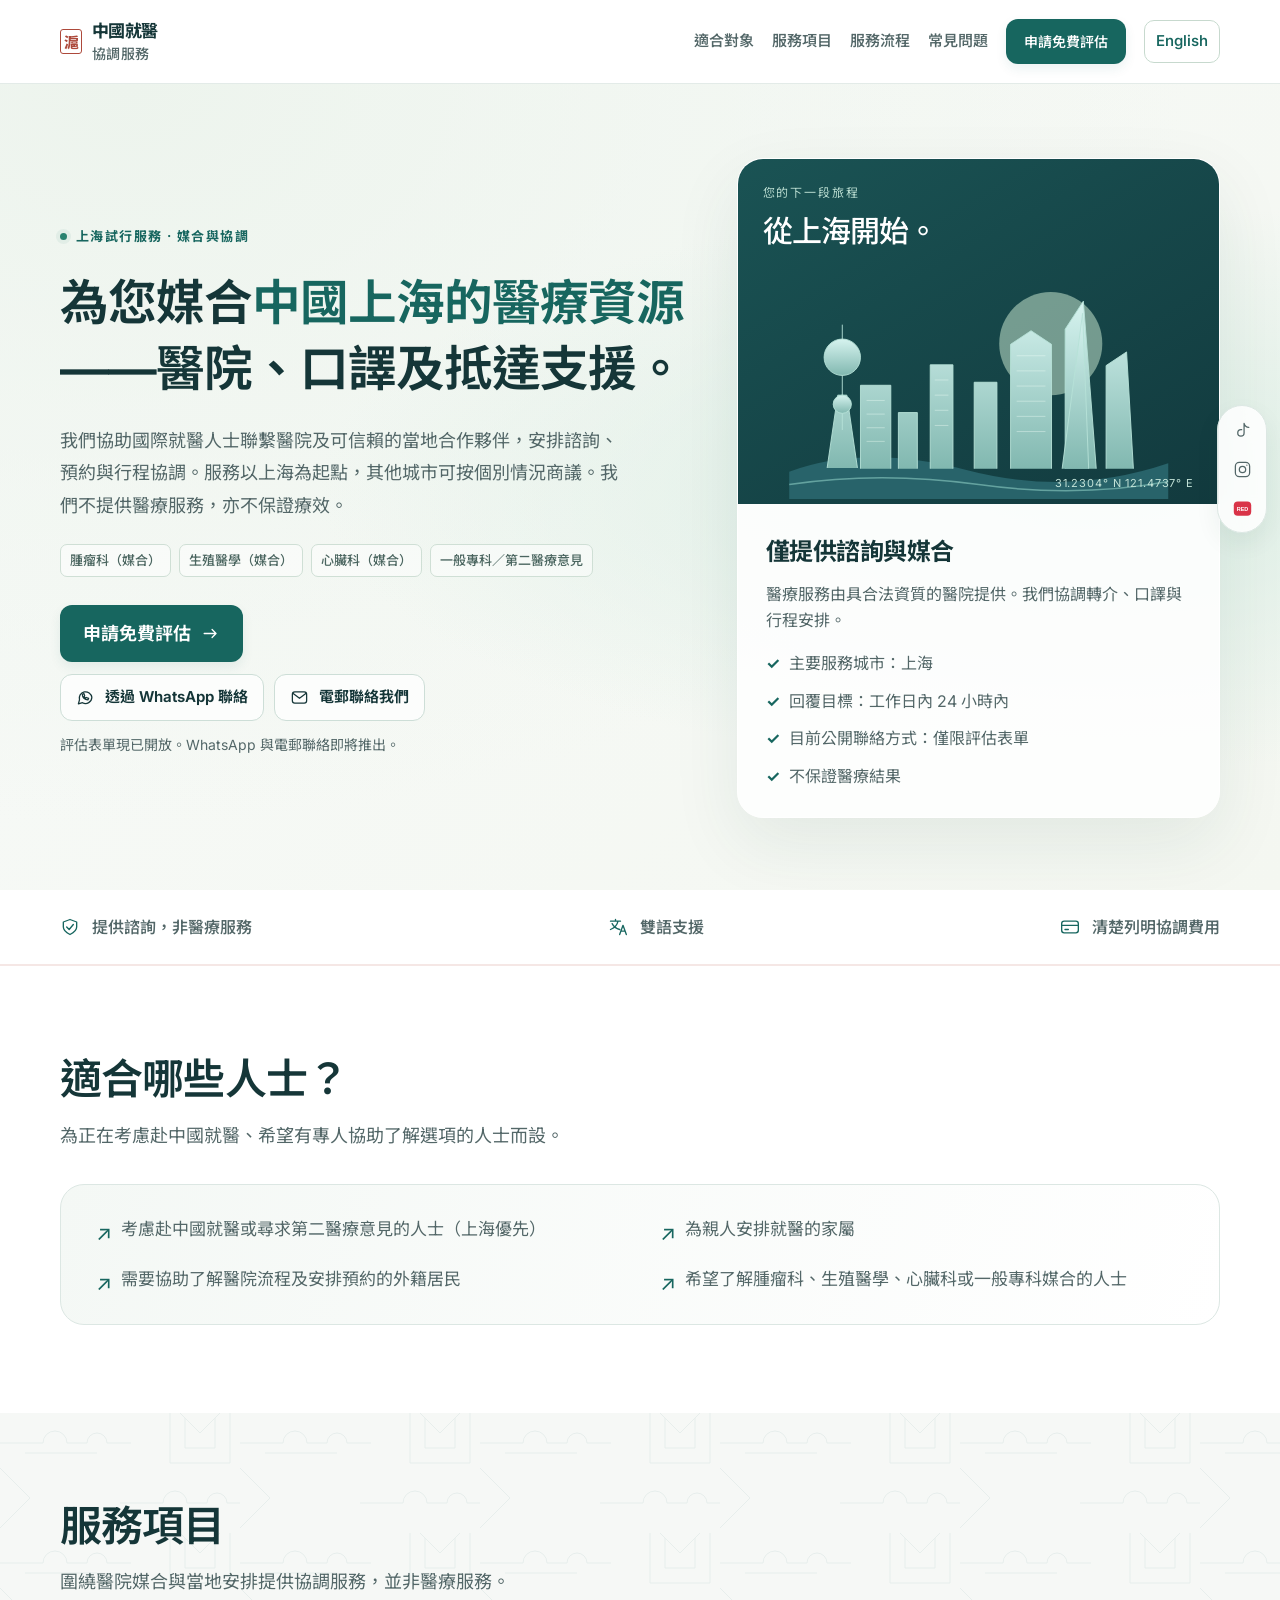
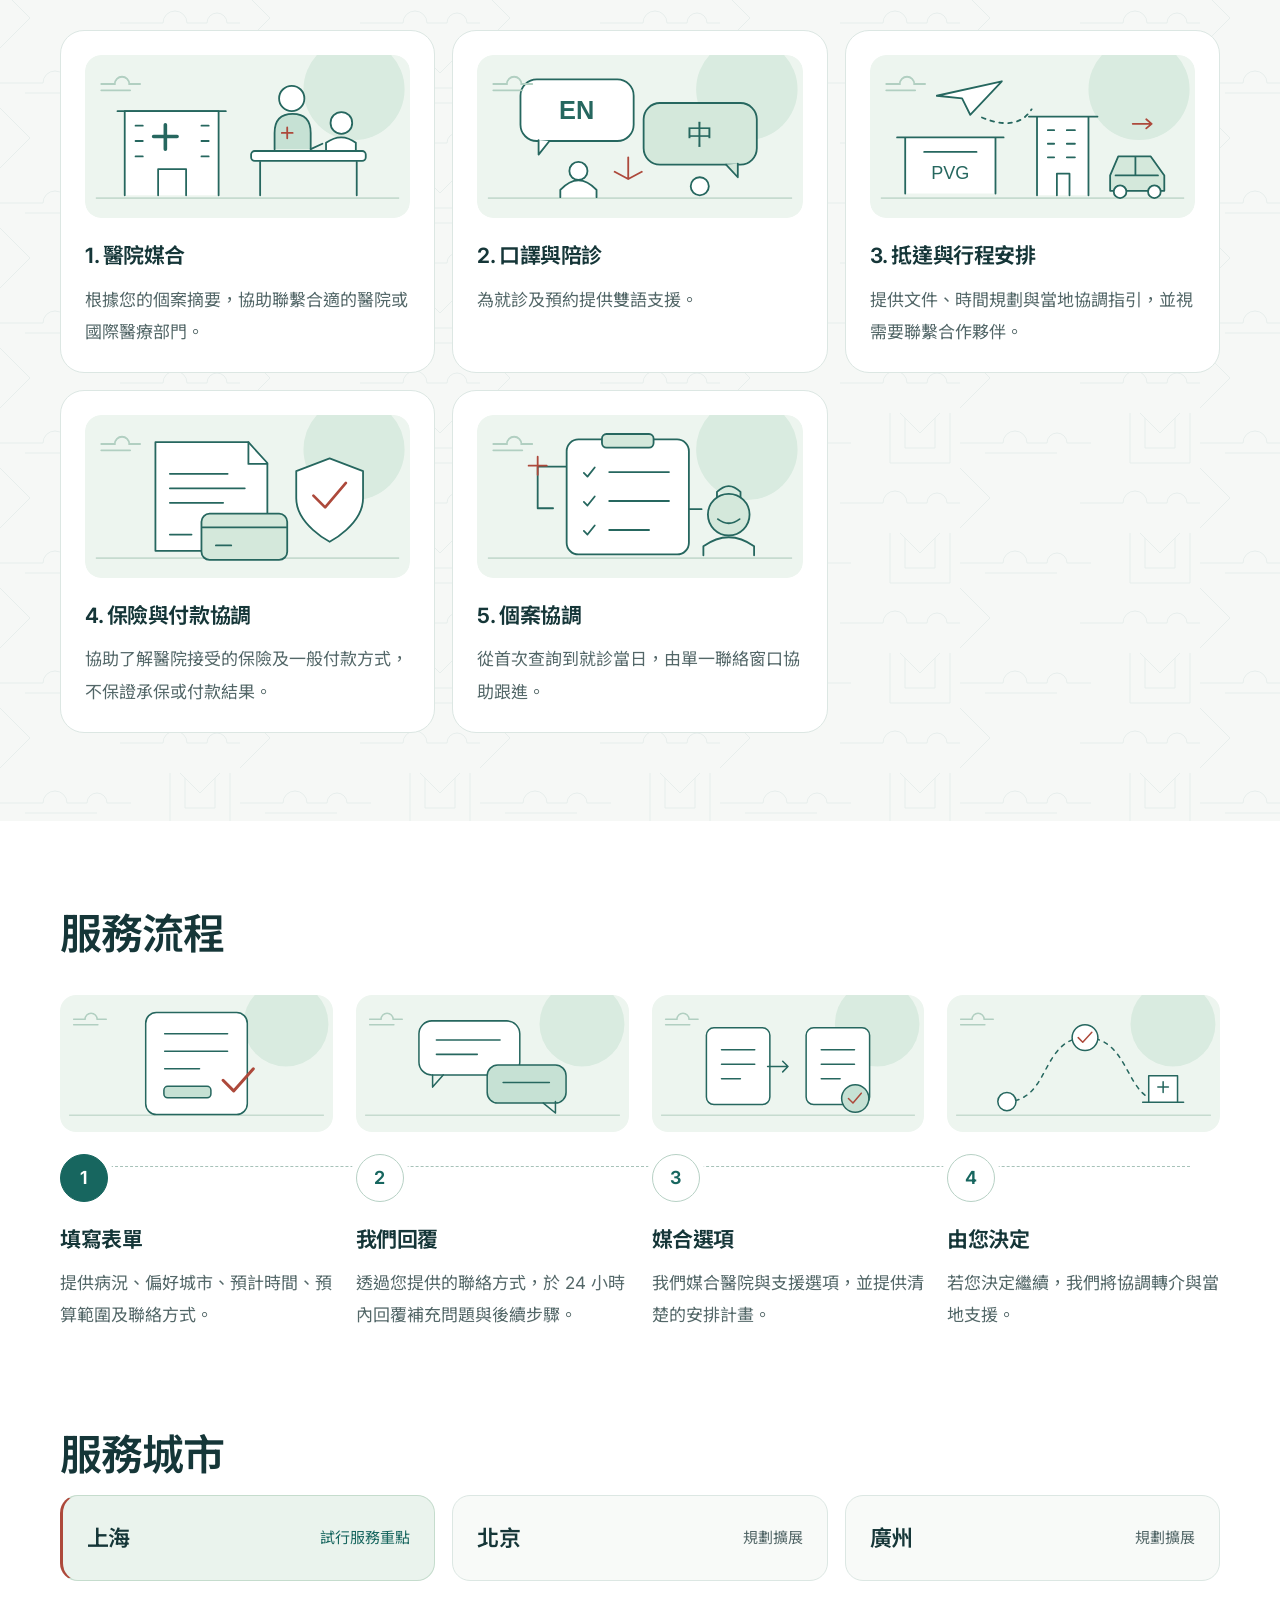
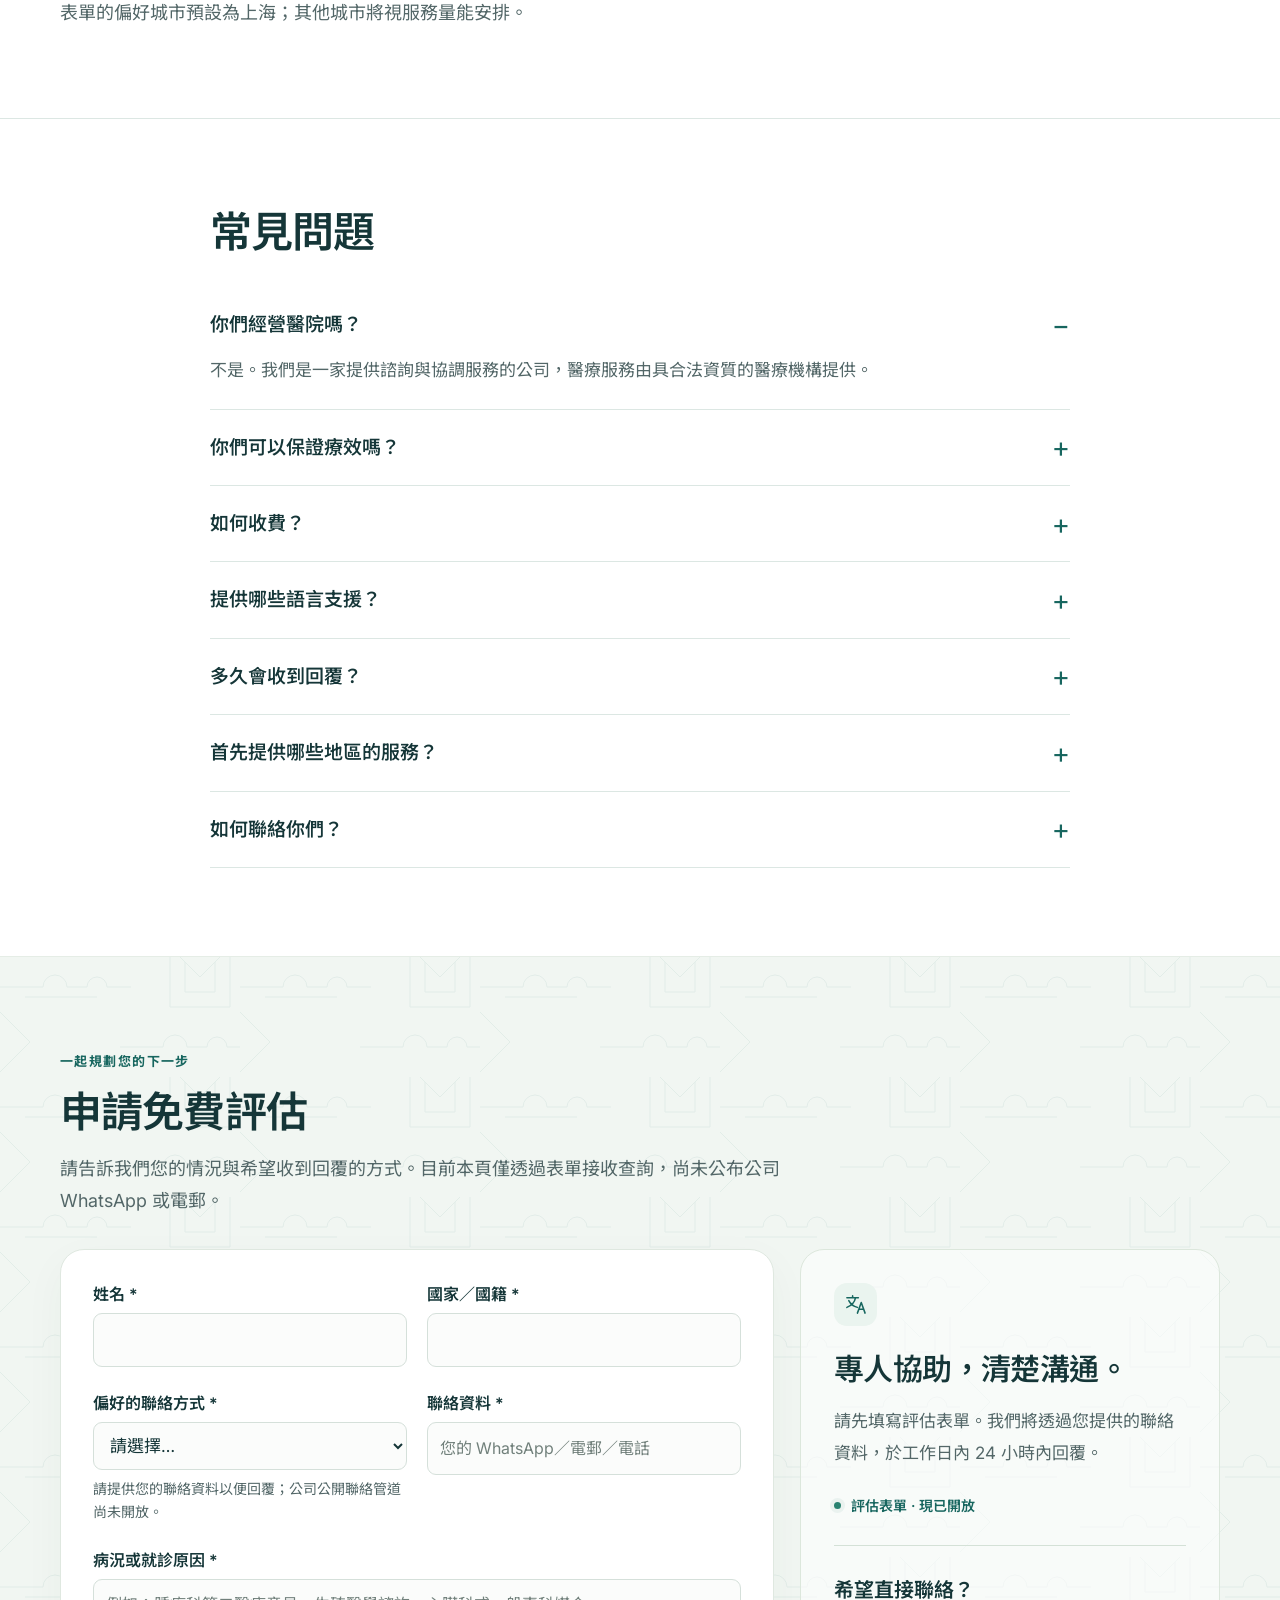
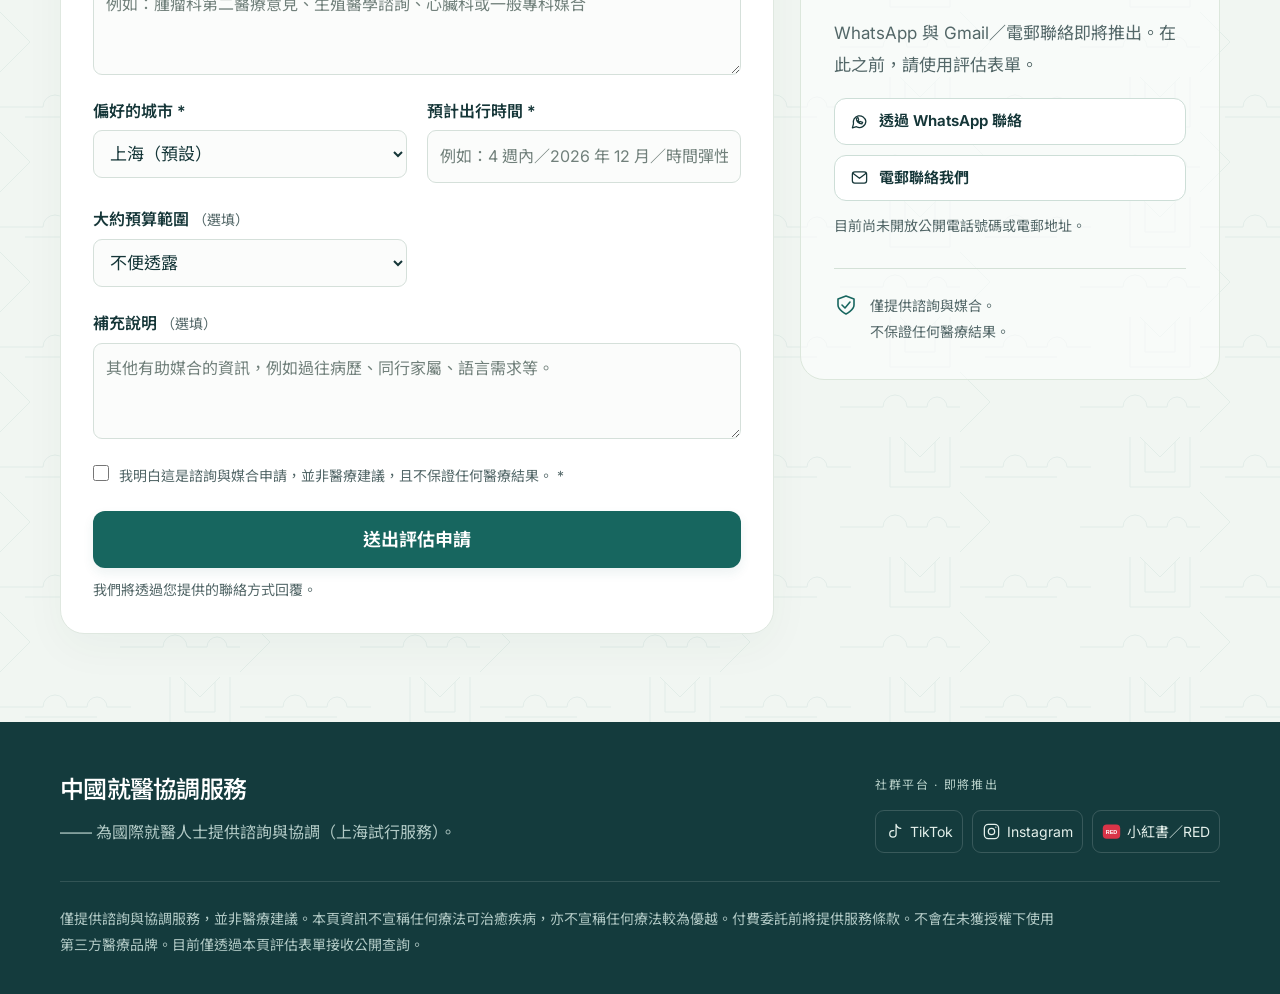
==== zh-hant.html @ 0cf08d50 "Landing page v3: bilingual zh-Hant, larger type, illustrations Add Traditional Chinese at zh-hant.ht" ====
<!DOCTYPE html>
<html lang="zh-Hant">
<head>
  <meta charset="UTF-8" />
  <meta name="viewport" content="width=device-width, initial-scale=1" />
  <meta name="description" content="為您媒合中國上海的醫院、口譯與抵達支援。僅提供諮詢與媒合，不保證任何醫療結果。" />
  <title>中國就醫協調服務 — 為國際旅客媒合上海醫療資源</title>
  <link rel="preconnect" href="https://fonts.googleapis.com" />
  <link rel="preconnect" href="https://fonts.gstatic.com" crossorigin />
  <link href="https://fonts.googleapis.com/css2?family=Inter:wght@400;450;500;550;600;650;700;750;800&amp;family=Noto+Sans+TC:wght@400;500;600;700&amp;display=swap" rel="stylesheet" />
  <link rel="alternate" hreflang="en" href="index.html" />
  <link rel="alternate" hreflang="zh-Hant" href="zh-hant.html" />
  <meta name="theme-color" content="#153f43" />
  <link rel="stylesheet" href="styles.css" />
</head>
<body>
  <a class="skip-link" href="#assess">跳至評估表單</a>
  <header class="site-header">
    <div class="wrap nav">
      <a class="logo" href="#top"><span class="brand-mark"><svg viewbox="0 0 24 24" fill="none" stroke="currentColor" stroke-width="1.6" stroke-linecap="round" stroke-linejoin="round" aria-hidden="true"><path d="M5 21V5h14v16M2 21h20M9 3h6M9 10h6m-3-3v6M9 21v-4h6v4" /></svg></span><span class="seal" aria-hidden="true">滬</span><span class="brand-name">中國就醫 <span>協調服務</span></span></a>
      <nav class="nav-links" aria-label="主要導覽">
        <a href="#who">適合對象</a>
        <a href="#services">服務項目</a>
        <a href="#how">服務流程</a>
        <a href="#faq">常見問題</a>
        <a class="btn btn-primary" href="#assess">申請免費評估</a>
        <a class="language-switch" href="index.html" lang="en" hreflang="en" aria-label="Switch to English">English</a>
      </nav>
    </div>
  </header>

  <main id="top">
    <section class="hero">
      <div class="wrap hero-grid">
        <div>
          <div class="eyebrow"><span class="live-dot"></span>上海試行服務 · 媒合與協調</div>
          <h1>為您媒合<span class="hero-accent">中國上海的醫療資源</span>——<span class="no-break">醫院</span>、<span class="no-break">口譯</span>及<span class="no-break">抵達支援</span>。</h1>
          <p class="lead"> 我們協助國際就醫人士聯繫醫院及可信賴的當地合作夥伴，安排諮詢、預約與行程協調。服務以上海為起點，其他城市可按個別情況商議。我們不提供醫療服務，亦不保證療效。 </p>
          <div class="chips" aria-label="專科媒合範例">
            <span class="chip">腫瘤科（媒合）</span>
            <span class="chip">生殖醫學（媒合）</span>
            <span class="chip">心臟科（媒合）</span>
            <span class="chip">一般專科／第二醫療意見</span>
          </div>
          <a class="btn btn-primary" href="#assess">申請免費評估 <svg viewbox="0 0 24 24" fill="none" stroke="currentColor" stroke-width="1.6" stroke-linecap="round" stroke-linejoin="round" aria-hidden="true"><path d="M4 12h15m-5-5 5 5-5 5" /></svg></a><div class="contact-actions"><a class="btn btn-secondary" href="#assess" data-channel="whatsapp" aria-label="透過 WhatsApp 聯絡 — 即將推出"><svg viewbox="0 0 24 24" fill="none" stroke="currentColor" stroke-width="1.6" stroke-linecap="round" stroke-linejoin="round" aria-hidden="true"><path d="M20 11.6a8 8 0 0 1-11.8 7L3 20l1.4-5A8 8 0 1 1 20 11.6Z" /><path d="M8 8c0 4 3 7 7 7l1-2-3-1-1 1-2-2 1-1-1-3Z" /></svg><span>透過 WhatsApp 聯絡</span></a><a class="btn btn-secondary" href="#assess" data-channel="email" aria-label="電郵聯絡我們 — 即將推出"><svg viewbox="0 0 24 24" fill="none" stroke="currentColor" stroke-width="1.6" stroke-linecap="round" stroke-linejoin="round" aria-hidden="true"><rect x="3" y="5" width="18" height="14" rx="3" /><path d="m4 7 8 6 8-6" /></svg><span>電郵聯絡我們</span></a></div><p class="channel-note">評估表單現已開放。WhatsApp 與電郵聯絡即將推出。</p>
        </div>
        <aside class="hero-card" aria-label="服務概覽">
          <div class="city-art" aria-hidden="true"><div class="art-label">您的下一段旅程<br><strong>從上海開始。</strong></div>
          <svg class="skyline" viewbox="0 0 500 310" fill="none"><defs><lineargradient id="tower" x1="0" y1="0" x2="0" y2="1"><stop stop-color="#d6f3ef" /><stop offset="1" stop-color="#81b8b0" /></lineargradient></defs><circle cx="345" cy="105" r="68" fill="#d3f2d8" opacity=".5" /><path d="M0 274Q100 237 235 272t265-9v47H0Z" fill="#28636a" /><g fill="url(#tower)" stroke="#b7e2d8" stroke-width="1.2"><path d="M94 270V160h40v110M144 270V196h25v74M186 270V133h30v137M244 270V156h30v114M292 270V106l27-18 27 18v164M364 270V86l24-37 17 221M418 270V134l27-18 9 154" /><path d="m50 269 14-96h12l14 96M70 80v139" /><circle cx="70" cy="123" r="24" /><circle cx="70" cy="185" r="12" /><path d="m360 270 27-205 8 205" /></g><g stroke="#f1fff8" opacity=".5"><path d="M102 180h24m-24 18h24m-24 18h24m-24 18h24M300 121h38m-38 20h38m-38 20h38m-38 20h38m-38 20h38m-38 20h38M192 153h18m-18 20h18m-18 20h18m-18 20h18" /></g><path d="M0 291q120-18 250 0t250-4" stroke="#8dcec4" stroke-width="2" opacity=".6" /></svg>
          <div class="art-tag">31.2304° N 121.4737° E</div></div><div class="snapshot-body">
          <h2>僅提供諮詢與媒合</h2>
          <p>醫療服務由具合法資質的醫院提供。我們協調轉介、口譯與行程安排。</p>
          <ul>
            <li>主要服務城市：上海</li>
            <li>回覆目標：工作日內 24 小時內</li>
            <li>目前公開聯絡方式：僅限評估表單</li>
            <li>不保證醫療結果</li>
          </ul>
        </div></aside>
      </div>
    </section>

    <div class="trust-strip"><div class="wrap trust-items"><span><svg viewbox="0 0 24 24" fill="none" stroke="currentColor" stroke-width="1.6" stroke-linecap="round" stroke-linejoin="round" aria-hidden="true"><path d="m12 3 8 3v6c0 5-8 9-8 9s-8-4-8-9V6l8-3Z" /><path d="m8 12 3 3 5-6" /></svg>提供諮詢，非醫療服務</span><span><svg viewbox="0 0 24 24" fill="none" stroke="currentColor" stroke-width="1.6" stroke-linecap="round" stroke-linejoin="round" aria-hidden="true"><path d="M3 5h12M9 3v2m-4 3c2 4 5 6 9 7M12 5c-1 5-4 8-9 10m11 6 4-11 4 11m-6-4h4" /></svg>雙語支援</span><span><svg viewbox="0 0 24 24" fill="none" stroke="currentColor" stroke-width="1.6" stroke-linecap="round" stroke-linejoin="round" aria-hidden="true"><rect x="2" y="5" width="20" height="14" rx="3" /><path d="M2 10h20M6 15h4" /></svg>清楚列明協調費用</span></div></div>
    <section class="section" id="who">
      <div class="wrap">
        <h2>適合哪些人士？</h2>
        <p class="section-intro">為正在考慮赴中國就醫、希望有專人協助了解選項的人士而設。</p>
        <div class="card audience">
          <ul>
            <li>考慮赴中國就醫或尋求第二醫療意見的人士（上海優先）</li>
            <li>為親人安排就醫的家屬</li>
            <li>需要協助了解醫院流程及安排預約的外籍居民</li>
            <li>希望了解腫瘤科、生殖醫學、心臟科或一般專科媒合的人士</li>
          </ul>
        </div>
      </div>
    </section>

    <section class="section" id="services">
      <div class="wrap">
        <h2>服務項目</h2>
        <p class="section-intro">圍繞醫院媒合與當地安排提供協調服務，並非醫療服務。</p>
        <div class="grid-3">
          <article class="card service-card"><img class="service-art" src="assets/hospital.svg" alt="醫院建築與醫師、訪客的諮詢示意" loading="lazy" width="360" height="180" />
            <div class="service-icon"><svg viewbox="0 0 24 24" fill="none" stroke="currentColor" stroke-width="1.6" stroke-linecap="round" stroke-linejoin="round" aria-hidden="true"><path d="M5 21V5h14v16M2 21h20M9 3h6M9 10h6m-3-3v6M9 21v-4h6v4" /></svg></div><h3>1. 醫院媒合</h3>
            <p>根據您的個案摘要，協助聯繫合適的醫院或國際醫療部門。</p>
          </article>
          <article class="card service-card"><img class="service-art" src="assets/interpreter.svg" alt="英語及中文對話與口譯支援示意" loading="lazy" width="360" height="180" />
            <div class="service-icon"><svg viewbox="0 0 24 24" fill="none" stroke="currentColor" stroke-width="1.6" stroke-linecap="round" stroke-linejoin="round" aria-hidden="true"><path d="M3 5h12M9 3v2m-4 3c2 4 5 6 9 7M12 5c-1 5-4 8-9 10m11 6 4-11 4 11m-6-4h4" /></svg></div><h3>2. 口譯與陪診</h3>
            <p>為就診及預約提供雙語支援。</p>
          </article>
          <article class="card service-card"><img class="service-art" src="assets/arrival.svg" alt="飛抵上海浦東機場、住宿與用車協調示意" loading="lazy" width="360" height="180" />
            <div class="service-icon"><svg viewbox="0 0 24 24" fill="none" stroke="currentColor" stroke-width="1.6" stroke-linecap="round" stroke-linejoin="round" aria-hidden="true"><path d="m3 12 18-8-6 17-4-7-8-2Z" /><path d="m11 14 6-6" /></svg></div><h3>3. 抵達與行程安排</h3>
            <p>提供文件、時間規劃與當地協調指引，並視需要聯繫合作夥伴。</p>
          </article>
          <article class="card service-card"><img class="service-art" src="assets/payment.svg" alt="付款卡、費用文件與保險盾牌示意" loading="lazy" width="360" height="180" />
            <div class="service-icon"><svg viewbox="0 0 24 24" fill="none" stroke="currentColor" stroke-width="1.6" stroke-linecap="round" stroke-linejoin="round" aria-hidden="true"><rect x="2" y="5" width="20" height="14" rx="3" /><path d="M2 10h20M6 15h4" /></svg></div><h3>4. 保險與付款協調</h3>
            <p>協助了解醫院接受的保險及一般付款方式，不保證承保或付款結果。</p>
          </article>
          <article class="card service-card"><img class="service-art" src="assets/coordination.svg" alt="個案清單與專人聯絡窗口示意" loading="lazy" width="360" height="180" />
            <div class="service-icon"><svg viewbox="0 0 24 24" fill="none" stroke="currentColor" stroke-width="1.6" stroke-linecap="round" stroke-linejoin="round" aria-hidden="true"><rect x="4" y="5" width="16" height="16" rx="3" /><path d="M9 5V3h6v2M8 11h8m-8 5h5" /></svg></div><h3>5. 個案協調</h3>
            <p>從首次查詢到就診當日，由單一聯絡窗口協助跟進。</p>
          </article>
        </div>
      </div>
    </section>

    <section class="section" id="how">
      <div class="wrap">
        <h2>服務流程</h2>
        <div class="grid-4 timeline">
          <article class="card"><img class="journey-art" src="assets/journey-form.svg" alt="填寫評估申請" loading="lazy" width="360" height="180" />
            <div class="step-num">1</div>
            <h3>填寫表單</h3>
            <p>提供病況、偏好城市、預計時間、預算範圍及聯絡方式。</p>
          </article>
          <article class="card"><img class="journey-art" src="assets/journey-reply.svg" alt="收到協調專員的回覆" loading="lazy" width="360" height="180" />
            <div class="step-num">2</div>
            <h3>我們回覆</h3>
            <p>透過您提供的聯絡方式，於 24 小時內回覆補充問題與後續步驟。</p>
          </article>
          <article class="card"><img class="journey-art" src="assets/journey-match.svg" alt="了解媒合的醫院與支援選項" loading="lazy" width="360" height="180" />
            <div class="step-num">3</div>
            <h3>媒合選項</h3>
            <p>我們媒合醫院與支援選項，並提供清楚的安排計畫。</p>
          </article>
          <article class="card"><img class="journey-art" src="assets/journey-decide.svg" alt="決定下一步並協調就診安排" loading="lazy" width="360" height="180" />
            <div class="step-num">4</div>
            <h3>由您決定</h3>
            <p>若您決定繼續，我們將協調轉介與當地支援。</p>
          </article>
        </div>
      </div>
    </section>

    <section class="section" id="cities">
      <div class="wrap">
        <h2>服務城市</h2>
        <div class="cities">
          <div class="city">
            <strong>上海</strong>
            <span>試行服務重點</span>
          </div>
          <div class="city">
            <strong>北京</strong>
            <span>規劃擴展</span>
          </div>
          <div class="city">
            <strong>廣州</strong>
            <span>規劃擴展</span>
          </div>
        </div>
        <p class="section-intro" style="margin-top:1rem;margin-bottom:0;"> 表單的偏好城市預設為上海；其他城市將視服務量能安排。 </p>
      </div>
    </section>

    <section class="section" id="faq">
      <div class="wrap faq">
        <h2>常見問題</h2>
        <details open>
          <summary>你們經營醫院嗎？</summary>
          <p>不是。我們是一家提供諮詢與協調服務的公司，醫療服務由具合法資質的醫療機構提供。</p>
        </details>
        <details>
          <summary>你們可以保證療效嗎？</summary>
          <p>不可以。我們不承諾任何醫療結果。</p>
        </details>
        <details>
          <summary>如何收費？</summary>
          <p>了解您的個案後，我們會提供諮詢與協調服務的報價。醫療費用一般直接支付予醫院。</p>
        </details>
        <details>
          <summary>提供哪些語言支援？</summary>
          <p>以英語為主；其他語言將視合作夥伴的服務情況安排。</p>
        </details>
        <details>
          <summary>多久會收到回覆？</summary>
          <p>我們力求於工作日內 24 小時內回覆新的表單查詢。</p>
        </details>
        <details>
          <summary>首先提供哪些地區的服務？</summary>
          <p>試行階段以上海為重點，北京及廣州為規劃中的擴展城市。</p>
        </details>
        <details>
          <summary>如何聯絡你們？</summary>
          <p>請使用本頁的評估表單。公開 WhatsApp 與電郵聯絡方式將於日後加入，目前尚未開放。</p>
        </details>
      </div>
    </section>

    <section class="section form-section" id="assess">
      <div class="wrap">
        <div class="eyebrow">一起規劃您的下一步</div><h2>申請免費評估</h2>
        <p class="section-intro"> 請告訴我們您的情況與希望收到回覆的方式。目前本頁僅透過表單接收查詢，尚未公布公司 WhatsApp 或電郵。 </p>
        <div class="assessment-layout"><div class="form-shell">
          <form id="lead-form" name="assessment" method="POST" data-netlify="true" data-netlify-honeypot="bot-field" netlify novalidate>
            <input type="hidden" name="form-name" value="assessment" />
            <p class="visually-hidden" style="position:absolute;left:-10000px;height:1px;width:1px;overflow:hidden;">
              <label>請勿填寫此欄： <input name="bot-field" tabindex="-1" autocomplete="off" /></label>
            </p>
            <div class="form-grid">
              <div class="field" data-field="full_name">
                <label for="full_name">姓名 <span aria-hidden="true">*</span></label>
                <input id="full_name" name="full_name" type="text" autocomplete="name" required />
                <span class="error-msg">請填寫您的姓名。</span>
              </div>

              <div class="field" data-field="country">
                <label for="country">國家／國籍 <span aria-hidden="true">*</span></label>
                <input id="country" name="country" type="text" autocomplete="country-name" required />
                <span class="error-msg">請填寫您的國家或國籍。</span>
              </div>

              <div class="field" data-field="contact_method">
                <label for="contact_method">偏好的聯絡方式 <span aria-hidden="true">*</span></label>
                <select id="contact_method" name="contact_method" required>
                  <option value="">請選擇…</option>
                  <option value="whatsapp">WhatsApp（您的號碼）</option>
                  <option value="email">電郵（您的地址）</option>
                  <option value="phone">電話（您的號碼）</option>
                </select>
                <span class="hint">請提供您的聯絡資料以便回覆；公司公開聯絡管道尚未開放。</span>
                <span class="error-msg">請選擇聯絡方式。</span>
              </div>

              <div class="field" data-field="contact_value">
                <label for="contact_value">聯絡資料 <span aria-hidden="true">*</span></label>
                <input id="contact_value" name="contact_value" type="text" required placeholder="您的 WhatsApp／電郵／電話" />
                <span class="error-msg">請填寫我們可用來回覆您的聯絡資料。</span>
              </div>

              <div class="field full" data-field="condition">
                <label for="condition">病況或就診原因 <span aria-hidden="true">*</span></label>
                <textarea id="condition" name="condition" required placeholder="例如：腫瘤科第二醫療意見、生殖醫學諮詢、心臟科或一般專科媒合"></textarea>
                <span class="error-msg">請簡述病況或就診原因。</span>
              </div>

              <div class="field" data-field="preferred_city">
                <label for="preferred_city">偏好的城市 <span aria-hidden="true">*</span></label>
                <select id="preferred_city" name="preferred_city" required>
                  <option value="Shanghai" selected>上海（預設）</option>
                  <option value="Beijing">北京</option>
                  <option value="Guangzhou">廣州</option>
                  <option value="Other">其他／另行商議</option>
                </select>
                <span class="error-msg">請選擇偏好的城市。</span>
              </div>

              <div class="field" data-field="timeline">
                <label for="timeline">預計出行時間 <span aria-hidden="true">*</span></label>
                <input id="timeline" name="timeline" type="text" required placeholder="例如：4 週內／2026 年 12 月／時間彈性" />
                <span class="error-msg">請提供大約的出行時間。</span>
              </div>

              <div class="field" data-field="budget_range">
                <label for="budget_range">大約預算範圍 <span class="hint">（選填）</span></label>
                <select id="budget_range" name="budget_range">
                  <option value="">不便透露</option>
                  <option value="under_5k">5,000 美元以下</option>
                  <option value="5k_15k">5,000–15,000 美元</option>
                  <option value="15k_50k">15,000–50,000 美元</option>
                  <option value="50k_plus">50,000 美元以上</option>
                  <option value="unsure">尚未確定／需要建議</option>
                </select>
              </div>

              <div class="field full" data-field="notes">
                <label for="notes">補充說明 <span class="hint">（選填）</span></label>
                <textarea id="notes" name="notes" placeholder="其他有助媒合的資訊，例如過往病歷、同行家屬、語言需求等。"></textarea>
              </div>

              <div class="field full" data-field="consent">
                <label class="consent" for="consent">
                  <input id="consent" name="consent" type="checkbox" value="yes" required />
                  <span>我明白這是諮詢與媒合申請，並非醫療建議，且不保證任何醫療結果。 <span aria-hidden="true">*</span></span>
                </label>
                <span class="error-msg">請先同意上述聲明再送出。</span>
              </div>
            </div>

            <div class="form-actions">
              <button class="btn btn-primary" type="submit" id="submit-btn">送出評估申請</button>
              <span class="form-note">我們將透過您提供的聯絡方式回覆。</span>
            </div>
            <div id="form-status" class="status" role="status" aria-live="polite"></div>
          </form>
        </div><aside class="contact-card"><div class="service-icon"><svg viewbox="0 0 24 24" fill="none" stroke="currentColor" stroke-width="1.6" stroke-linecap="round" stroke-linejoin="round" aria-hidden="true"><path d="M3 5h12M9 3v2m-4 3c2 4 5 6 9 7M12 5c-1 5-4 8-9 10m11 6 4-11 4 11m-6-4h4" /></svg></div><h3>專人協助，清楚溝通。</h3><p>請先填寫評估表單。我們將透過您提供的聯絡資料，於工作日內 24 小時內回覆。</p><div class="contact-live"><span class="live-dot"></span> 評估表單 · 現已開放</div><hr><h4>希望直接聯絡？</h4><p>WhatsApp 與 Gmail／電郵聯絡即將推出。在此之前，請使用評估表單。</p><div class="contact-actions"><a class="btn btn-secondary" href="#assess" data-channel="whatsapp" aria-label="透過 WhatsApp 聯絡 — 即將推出"><svg viewbox="0 0 24 24" fill="none" stroke="currentColor" stroke-width="1.6" stroke-linecap="round" stroke-linejoin="round" aria-hidden="true"><path d="M20 11.6a8 8 0 0 1-11.8 7L3 20l1.4-5A8 8 0 1 1 20 11.6Z" /><path d="M8 8c0 4 3 7 7 7l1-2-3-1-1 1-2-2 1-1-1-3Z" /></svg><span>透過 WhatsApp 聯絡</span></a><a class="btn btn-secondary" href="#assess" data-channel="email" aria-label="電郵聯絡我們 — 即將推出"><svg viewbox="0 0 24 24" fill="none" stroke="currentColor" stroke-width="1.6" stroke-linecap="round" stroke-linejoin="round" aria-hidden="true"><rect x="3" y="5" width="18" height="14" rx="3" /><path d="m4 7 8 6 8-6" /></svg><span>電郵聯絡我們</span></a></div><p class="channel-note">目前尚未開放公開電話號碼或電郵地址。</p><div class="contact-care"><svg viewbox="0 0 24 24" fill="none" stroke="currentColor" stroke-width="1.6" stroke-linecap="round" stroke-linejoin="round" aria-hidden="true"><path d="m12 3 8 3v6c0 5-8 9-8 9s-8-4-8-9V6l8-3Z" /><path d="m8 12 3 3 5-6" /></svg><p>僅提供諮詢與媒合。<br>不保證任何醫療結果。</p></div></aside></div>
      </div>
    </section>
  </main>

  <footer class="site-footer">
    <div class="wrap">
<div class="footer-top"><div><strong>中國就醫協調服務</strong> —— 為國際就醫人士提供諮詢與協調（上海試行服務）。</div><div class="footer-social"><span>社群平台 · 即將推出</span><div class="social-links"><a class="social-link" href="#assess" data-channel="tiktok" aria-label="TikTok — 即將推出"><svg viewbox="0 0 24 24" fill="none" stroke="currentColor" stroke-width="1.6" stroke-linecap="round" stroke-linejoin="round" aria-hidden="true"><path d="M14 3v12a4 4 0 1 1-4-4h1M14 3c1 4 3 5 6 5" /></svg><span>TikTok</span></a><a class="social-link" href="#assess" data-channel="instagram" aria-label="Instagram — 即將推出"><svg viewbox="0 0 24 24" fill="none" stroke="currentColor" stroke-width="1.6" stroke-linecap="round" stroke-linejoin="round" aria-hidden="true"><rect x="3" y="3" width="18" height="18" rx="5" /><circle cx="12" cy="12" r="4" /><circle cx="17.5" cy="6.5" r=".8" fill="currentColor" stroke="none" /></svg><span>Instagram</span></a><a class="social-link" href="#assess" data-channel="xiaohongshu" aria-label="小紅書／RED — 即將推出"><svg viewbox="0 0 24 24" fill="none" stroke="currentColor" stroke-width="1.6" stroke-linecap="round" stroke-linejoin="round" aria-hidden="true"><rect x="1" y="3" width="22" height="18" rx="5" fill="#d93448" stroke="none" /><text x="12" y="15" font-size="7" font-family="Arial,sans-serif" font-weight="700" text-anchor="middle" fill="white" stroke="none">RED</text></svg><span>小紅書／RED</span></a></div></div></div>
      <p class="legal"> 僅提供諮詢與協調服務，並非醫療建議。本頁資訊不宣稱任何療法可治癒疾病，亦不宣稱任何療法較為優越。付費委託前將提供服務條款。不會在未獲授權下使用第三方醫療品牌。目前僅透過本頁評估表單接收公開查詢。 </p>
    </div>
  </footer>

<nav class="social-rail" aria-label="社群平台 — 即將推出"><div class="social-links"><a class="social-link" href="#assess" data-channel="tiktok" aria-label="TikTok — 即將推出"><svg viewbox="0 0 24 24" fill="none" stroke="currentColor" stroke-width="1.6" stroke-linecap="round" stroke-linejoin="round" aria-hidden="true"><path d="M14 3v12a4 4 0 1 1-4-4h1M14 3c1 4 3 5 6 5" /></svg><span>TikTok</span></a><a class="social-link" href="#assess" data-channel="instagram" aria-label="Instagram — 即將推出"><svg viewbox="0 0 24 24" fill="none" stroke="currentColor" stroke-width="1.6" stroke-linecap="round" stroke-linejoin="round" aria-hidden="true"><rect x="3" y="3" width="18" height="18" rx="5" /><circle cx="12" cy="12" r="4" /><circle cx="17.5" cy="6.5" r=".8" fill="currentColor" stroke="none" /></svg><span>Instagram</span></a><a class="social-link" href="#assess" data-channel="xiaohongshu" aria-label="小紅書／RED — 即將推出"><svg viewbox="0 0 24 24" fill="none" stroke="currentColor" stroke-width="1.6" stroke-linecap="round" stroke-linejoin="round" aria-hidden="true"><rect x="1" y="3" width="22" height="18" rx="5" fill="#d93448" stroke="none" /><text x="12" y="15" font-size="7" font-family="Arial,sans-serif" font-weight="700" text-anchor="middle" fill="white" stroke="none">RED</text></svg><span>小紅書／RED</span></a></div></nav>
  <div id="channel-toast" class="channel-toast" role="status" aria-live="polite" hidden><span>即將推出 — 請先使用評估表單，我們將於 24 小時內回覆</span><button type="button" aria-label="關閉通知">×</button></div>
  <script src="app.js" defer></script>
</body>
</html>
---- styles.css ----
:root{--ink:#153638;--muted:#536768;--brand:#17665f;--brand-dark:#104b46;--line:#dce7e3;--soft:#eaf4ef;--surface:#fff;--radius:24px;--max:1160px;--font:Inter,"Noto Sans TC","PingFang TC","Microsoft JhengHei",-apple-system,BlinkMacSystemFont,"Segoe UI",sans-serif}*{box-sizing:border-box}html{scroll-behavior:smooth;scroll-padding-top:110px}body{margin:0;background:#fff;color:var(--ink);font-family:var(--font);line-height:1.65;-webkit-font-smoothing:antialiased}a{color:var(--brand);text-decoration:none}a:hover{text-decoration:none}button,input,textarea,select{font:inherit}svg{width:24px;height:24px;flex-shrink:0}button,a,input,textarea,select,summary{-webkit-tap-highlight-color:transparent}a:focus-visible,button:focus-visible,summary:focus-visible{outline:3px solid #338a81;outline-offset:5px}.wrap{width:min(100% - 96px,var(--max));margin-inline:auto}.skip-link{position:fixed;top:-100px;left:16px;padding:12px 18px;background:var(--ink);color:white;z-index:100}.skip-link:focus{top:12px}.site-header{position:sticky;top:0;z-index:30;background:rgba(255,255,255,.85);backdrop-filter:blur(22px);border-bottom:1px solid rgba(220,231,227,.8)}.nav{display:flex;align-items:center;justify-content:space-between;gap:24px;padding:19px 0}.logo{display:flex;gap:10px;align-items:center;color:var(--ink);font-size:18px;font-weight:750;letter-spacing:-.03em;line-height:1.25;flex-shrink:0}.brand-mark{display:grid;place-items:center;width:38px;height:38px;border-radius:12px;background:var(--brand);color:#fff}.brand-name>span{display:block;font-weight:500;letter-spacing:.025em;font-size:17px;color:var(--muted);margin-top:3px}.nav-links{display:flex;gap:24px;align-items:center}.nav-links>a{font-size:17px;font-weight:550;color:var(--muted)}.nav-links>a:hover{color:var(--brand)}.btn{display:inline-flex;align-items:center;justify-content:center;gap:10px;border:1px solid transparent;border-radius:12px;padding:14px 22px;font-size:18px;font-weight:650;line-height:1.5;cursor:pointer;transition:transform .2s,background .2s,box-shadow .2s}.btn:hover{transform:translateY(-2px)}.btn svg{width:19px;height:19px}.btn-primary,.nav-links>a.btn-primary{color:#fff;background:var(--brand);box-shadow:0 5px 12px #17665f15}.btn-primary:hover{background:var(--brand-dark);box-shadow:0 8px 20px #17665f25}.nav-links .btn{padding:11px 17px;font-size:16px}.btn-secondary{background:rgba(255,255,255,.75);border-color:#cdded7;color:var(--ink)}.btn-secondary:hover{background:#fff}.hero{position:relative;overflow:hidden;padding:74px 0 72px;background:radial-gradient(ellipse at 85% 50%,#dceee5 0,transparent 50%),radial-gradient(ellipse at 10% 0,#edf4ed 0,transparent 65%),linear-gradient(135deg,#f7faf8,#f4f7f1)}.hero-grid{display:grid;grid-template-columns:1.4fr 1fr;gap:68px;align-items:center}.eyebrow{display:inline-flex;align-items:center;gap:9px;font-size:15px;font-weight:700;letter-spacing:.11em;text-transform:uppercase;color:var(--brand);margin-bottom:23px}.live-dot{width:7px;height:7px;display:inline-block;flex-shrink:0;border-radius:50%;background:#298270;box-shadow:0 0 0 4px #29827012}h1,h2,h3,h4,p{margin-top:0}h1{font-size:clamp(36px,3.55vw,51px);line-height:1.15;letter-spacing:-.055em;font-weight:650;margin-bottom:23px}.hero-accent{color:var(--brand)}.lead{color:var(--muted);font-size:18px;line-height:1.85;margin-bottom:22px;max-width:560px}.chips{display:flex;flex-wrap:wrap;gap:8px;margin:0 0 28px}.chip{border:1px solid #cfdfd5;border-radius:7px;background:#ffffff80;padding:5px 9px;font-size:15px;color:#4b6660;font-weight:500}.contact-actions{display:flex;flex-wrap:wrap;gap:10px;margin-top:12px}.contact-actions .btn{font-size:16px;padding:11px 15px}.channel-note{font-size:15px;line-height:1.7;color:var(--muted);margin:12px 0 0}.hero-card{border:1px solid #fff;border-radius:26px;overflow:hidden;background:#ffffffdc;box-shadow:0 26px 70px #184e3d15;transform:none}.city-art{position:relative;height:268px;background:linear-gradient(150deg,#1a5354,#123a3e);overflow:hidden}.art-label{position:absolute;top:24px;left:26px;z-index:1;color:#b9dcd0;font-size:12px;letter-spacing:.16em;line-height:2.1}.art-label strong{font-size:27px;letter-spacing:-.03em;color:#fff;font-weight:500}.skyline{position:absolute;bottom:0;width:100%;height:240px}.art-tag{position:absolute;bottom:12px;right:18px;color:#c3e3d8;font-size:11px;letter-spacing:.15em}.snapshot-body{padding:25px 27px}.hero-card h2{font-size:22px;letter-spacing:-.035em;margin-bottom:9px}.hero-card p,.hero-card li{font-size:16px;color:var(--muted)}.hero-card ul{list-style:none;padding:0;margin:17px 0 0;display:grid;gap:7px}.hero-card li:before{content:'✓';color:var(--brand);padding-right:9px;font-weight:700}.trust-strip{border-bottom:1px solid var(--line);background:#fff}.trust-items{display:flex;align-items:center;justify-content:space-between;gap:25px;padding-top:24px;padding-bottom:24px}.trust-items span{display:flex;gap:12px;align-items:center;font-size:16px;font-weight:550;color:var(--muted)}.trust-items svg{width:20px;height:20px;color:var(--brand)}.section{padding:88px 0}.section h2{font-size:42px;line-height:1.2;letter-spacing:-.045em;font-weight:600;margin-bottom:15px}.section-intro{font-size:18px;color:var(--muted);max-width:610px;line-height:1.8;margin-bottom:32px}.card{padding:29px;border:1px solid var(--line);border-radius:var(--radius);background:#fff;transition:box-shadow .25s,transform .25s}.card:hover{box-shadow:0 15px 40px #143c3310;transform:translateY(-3px)}.card h3{font-size:20px;letter-spacing:-.025em;font-weight:650;line-height:1.45;margin-bottom:12px}.card p,.card li{font-size:17px;color:var(--muted);line-height:1.9;margin-bottom:0}.audience{padding:28px 35px;background:linear-gradient(110deg,#f4f8f5,#fff)}.audience ul{display:grid;grid-template-columns:1fr 1fr;gap:18px 40px;list-style:none;padding:0;margin:0}.audience li{position:relative;padding-left:25px}.audience li:before{content:'↗';position:absolute;left:0;color:var(--brand);font-size:21px}#services{background:#f6f8f6}.grid-3,.grid-4{display:grid;gap:17px}.grid-3{grid-template-columns:repeat(3,minmax(0,1fr))}.grid-4{grid-template-columns:repeat(4,minmax(0,1fr))}.service-icon{width:43px;height:43px;border-radius:13px;background:var(--soft);color:var(--brand);display:grid;place-items:center;margin-bottom:25px}.service-icon svg{width:23px;height:23px}.grid-3 .card:nth-child(2) .service-icon{background:#eff0fb;color:#6663a1}.grid-3 .card:nth-child(3) .service-icon{background:#fff4e7;color:#966c39}.grid-3 .card:nth-child(4) .service-icon{background:#eaf1f7;color:#4c7194}.timeline{position:relative;margin-top:36px;gap:26px}.timeline:before{content:'';position:absolute;left:30px;right:30px;top:24px;border-top:1px dashed #a7c2b9}.timeline .card{position:relative;border:0;border-radius:0;padding:0;background:transparent}.timeline .card:hover{box-shadow:none;transform:none}.step-num{position:relative;display:grid;place-items:center;width:48px;height:48px;background:#fff;border:1px solid #b7d1c5;border-radius:50%;color:var(--brand);font-size:18px;font-weight:650;margin-bottom:23px;box-shadow:0 0 0 8px white}.timeline .card:first-child .step-num{background:var(--brand);border-color:var(--brand);color:white}.timeline .card p{max-width:235px}#cities{padding-top:10px}.cities{display:grid;grid-template-columns:repeat(3,1fr);gap:17px}.city{border:1px solid var(--line);border-radius:18px;padding:24px;background:#f8faf8;display:flex;align-items:center;justify-content:space-between;gap:10px}.city strong{font-size:22px;font-weight:600;letter-spacing:-.03em}.city span{font-size:15px;color:var(--muted)}.city:first-child{background:#eaf3ed;border-color:#c5dccd}.city:first-child span{color:var(--brand)}#faq{border-top:1px solid var(--line)}.faq{max-width:860px}.faq h2{margin-bottom:30px}.faq details{padding:22px 0;border-bottom:1px solid var(--line)}.faq summary{font-size:18px;font-weight:550;cursor:pointer;list-style:none;display:flex;justify-content:space-between;align-items:center;gap:24px}.faq summary::-webkit-details-marker{display:none}.faq summary:after{content:'+';font-size:28px;font-weight:400;color:var(--brand);line-height:1}.faq details[open] summary:after{content:'−'}.faq p{font-size:17px;line-height:1.9;color:var(--muted);max-width:680px;margin:14px 0 0}.form-section{background:radial-gradient(ellipse at top right,#dfeee2,transparent 60%),#f1f6f2;border-top:1px solid #e5ede6}.form-section .eyebrow{margin-bottom:15px}.assessment-layout{display:grid;grid-template-columns:minmax(0,1.7fr) minmax(0,1fr);gap:26px;align-items:start}.form-shell{background:#fff;padding:32px;border-radius:24px;border:1px solid #dfe8e0;box-shadow:0 14px 44px #1c47340a}.form-grid{display:grid;grid-template-columns:repeat(2,minmax(0,1fr));gap:20px 18px}.field{display:flex;flex-direction:column;gap:7px;min-width:0}.field.full{grid-column:1/-1}label{font-size:16px;font-weight:600;line-height:1.5}.hint{font-size:15px;color:var(--muted);font-weight:400;line-height:1.7}input,textarea,select{width:100%;min-width:0;border:1px solid #d5e0da;background:#fbfcfb;border-radius:9px;padding:12px;font-size:17px;color:var(--ink);line-height:1.6}input:focus,textarea:focus,select:focus{outline:3px solid #b7d7c975;border-color:var(--brand);background:#fff}input::placeholder,textarea::placeholder{color:#71807b;font-size:16px}textarea{min-height:96px;resize:vertical}.consent{display:flex;align-items:start;gap:10px;font-size:15px;color:var(--muted);font-weight:400;line-height:1.8}.consent input{width:16px;height:16px;margin:2px 0 0;flex-shrink:0;accent-color:var(--brand)}.form-actions{display:flex;flex-direction:column;align-items:flex-start;gap:10px;margin-top:23px}.form-actions .btn{width:100%}.form-note{font-size:15px;color:var(--muted)}.status{display:none;margin-top:16px;padding:13px 16px;border-radius:10px;font-size:17px;overflow-wrap:anywhere}.status.show{display:block}.status.ok{background:#e9f5ec;color:#205a37;border:1px solid #bad8c3}.status.err{background:#fff0ee;color:#a52a1b;border:1px solid #eac5bf}.error-msg{display:none;font-size:15px;color:#aa3021}.field.error .error-msg{display:block}.field.error input,.field.error select,.field.error textarea{border-color:#bb3829}.btn:disabled{opacity:.6;cursor:wait;transform:none}.contact-card{padding:33px;background:#ffffff90;border:1px solid #dce7dc;border-radius:24px}.contact-card h3{font-size:30px;font-weight:550;line-height:1.25;letter-spacing:-.04em;margin-bottom:16px}.contact-card p{font-size:17px;color:var(--muted);line-height:1.9}.contact-live{display:flex;align-items:center;gap:10px;font-size:15px;font-weight:600;color:var(--brand);margin:24px 0}.contact-card hr{border:0;border-top:1px solid #d4e1d7;margin:28px 0}.contact-card h4{font-size:18px;font-weight:600;margin-bottom:10px}.contact-card .contact-actions{flex-direction:column}.contact-card .btn{justify-content:flex-start;background:#fff}.contact-card .channel-note{font-size:15px}.contact-care{display:flex;gap:12px;border-top:1px solid #d4e1d7;padding-top:24px;margin-top:28px;color:var(--brand)}.contact-care p{margin:0;font-size:15px}.site-footer{padding:48px 0 35px;background:#143b3d;color:#b1c9c5;font-size:16px}.footer-top{display:flex;align-items:flex-start;justify-content:space-between;gap:60px;padding-bottom:28px;border-bottom:1px solid #ffffff20}.footer-top>div:first-child{max-width:430px}.site-footer strong{color:#fff;display:block;font-size:22px;font-weight:550;letter-spacing:-.03em;margin-bottom:9px}.footer-social>span{font-size:12px;letter-spacing:.14em;color:#b5cec7}.social-links{display:flex;gap:9px;margin-top:13px}.social-link{display:flex;align-items:center;justify-content:center;gap:6px;padding:9px;border:1px solid #ffffff28;border-radius:9px;color:#e4f0eb;font-size:15px;transition:background .2s}.social-link svg{width:19px;height:19px}.social-link:hover{background:#ffffff15}.legal{font-size:14px;color:#b1c9c5;line-height:1.9;max-width:820px;margin:24px 0 0}.social-rail{position:fixed;right:13px;top:45%;z-index:25;padding:7px;background:#ffffffdb;border:1px solid var(--line);border-radius:40px;backdrop-filter:blur(16px);box-shadow:0 10px 25px #123c3410}.social-rail .social-links{flex-direction:column;margin:0;gap:5px}.social-rail .social-link{color:var(--muted);border:0;border-radius:50%;width:34px;height:34px;padding:7px}.social-rail .social-link:hover{background:var(--soft);color:var(--brand)}.social-rail .social-link span{position:absolute;width:1px;height:1px;overflow:hidden;clip-path:inset(50%)}.channel-toast{position:fixed;bottom:28px;left:50%;transform:translateX(-50%);z-index:80;display:flex;align-items:center;gap:18px;width:min(520px,calc(100% - 32px));padding:18px 20px;border-radius:15px;background:#153e3f;color:#fff;box-shadow:0 12px 40px #0003;font-size:17px}.channel-toast[hidden]{display:none}.channel-toast button{border:0;background:transparent;color:#fff;font-size:30px;line-height:1;cursor:pointer;padding:8px}.reveal{opacity:0;transform:translateY(15px);transition:opacity .65s ease,transform .65s ease}.reveal.revealed{opacity:1;transform:translateY(0)}
@media(min-width:1441px){h1{font-size:60px}.hero{padding:90px 0}}
@media(max-width:1100px){.social-rail{display:none}.nav-links{gap:15px}.wrap{width:calc(100% - 64px)}.hero-grid{gap:36px}.hero-card{transform:none}.nav-links>a{font-size:16px}}
@media(max-width:860px){.nav-links>a:not(.btn){display:none}.hero-grid{grid-template-columns:1fr 1fr;gap:28px}h1{font-size:42px}.hero{padding:55px 0}.city-art{height:230px}.grid-3{grid-template-columns:repeat(2,minmax(0,1fr))}.grid-4{grid-template-columns:repeat(2,minmax(0,1fr));gap:30px}.timeline:before{display:none}.assessment-layout{grid-template-columns:1fr}.contact-card .contact-actions{flex-direction:row}.footer-top{gap:30px}.social-link span{font-size:14px}.section{padding:64px 0}.city{flex-direction:column;align-items:flex-start}}
@media(max-width:600px){html{scroll-padding-top:88px}.wrap{width:calc(100% - 40px)}.nav{padding:14px 0;gap:12px}.logo{font-size:16px;gap:7px}.brand-name>span{font-size:15px}.brand-mark{width:31px;height:31px;border-radius:9px}.brand-mark svg{width:21px;height:21px}.nav-links .btn{font-size:14px;padding:10px;max-width:125px;text-align:center;line-height:1.4}.hero{padding:40px 0 40px}.hero-grid{grid-template-columns:1fr;gap:32px}.eyebrow{font-size:12px;letter-spacing:.08em;margin-bottom:19px}h1{font-size:42px;line-height:1.15;letter-spacing:-.05em}.lead{font-size:17px;line-height:1.85}.chip{font-size:14px;padding:5px 7px}.chips{gap:6px;margin-bottom:22px}.hero>.wrap>div>.btn-primary{width:100%}.contact-actions{gap:8px}.contact-actions .btn{flex:1;padding:11px 10px;font-size:15px}.channel-note{font-size:14px}.hero-card{border-radius:21px}.city-art{height:225px}.skyline{height:218px}.snapshot-body{padding:23px}.hero-card h2{font-size:22px}.trust-items{gap:15px;padding:20px 0;align-items:flex-start}.trust-items span{flex:1;flex-direction:column;align-items:flex-start;font-size:12px;gap:9px;line-height:1.6}.trust-items svg{width:19px;height:19px}.section{padding:52px 0}.section h2{font-size:34px;letter-spacing:-.04em}.section-intro{font-size:17px;margin-bottom:24px}.audience ul{grid-template-columns:1fr;gap:16px}.audience{padding:24px}.card p,.card li{font-size:16px}.grid-3{grid-template-columns:1fr;gap:12px}.grid-3 .card{padding:24px}.service-icon{margin-bottom:19px}.grid-3 .card h3{font-size:21px}.grid-4{grid-template-columns:1fr}.timeline{margin-left:5px;gap:26px}.timeline .card{padding-left:69px;min-height:85px}.step-num{position:absolute;left:0;top:0;width:42px;height:42px;font-size:17px}.timeline:before{display:block;top:15px;bottom:45px;left:20px;right:auto;border:0;border-left:1px dashed #aec6ba}.timeline .card h3{padding-top:5px}.timeline .card p{max-width:none}.cities{grid-template-columns:1fr;gap:10px}.city{flex-direction:row;align-items:center;padding:19px 22px}.city strong{font-size:21px}#cities{padding-top:0}.faq summary{font-size:17px}.faq p{font-size:16px}.faq details{padding:19px 0}.form-shell{padding:23px 20px;border-radius:20px}.form-grid{grid-template-columns:1fr;gap:20px}.field.full{grid-column:auto}.assessment-layout{gap:20px}.contact-card{padding:26px 23px}.contact-card h3{font-size:28px}.contact-card .contact-actions{flex-direction:column}.form-actions .btn{font-size:16px}.footer-top{flex-direction:column;gap:24px}.site-footer{padding:36px 0 28px}.footer-top>div:first-child{font-size:15px}.site-footer strong{font-size:21px}.social-link{padding:10px}.social-link span{font-size:15px}.legal{font-size:14px}.channel-toast{bottom:16px;font-size:16px;padding:14px 16px}.reveal{transform:translateY(10px)}}
@media(prefers-reduced-motion:reduce){html{scroll-behavior:auto}*,*:before,*:after{animation:none!important;transition:none!important;scroll-behavior:auto!important}.reveal{opacity:1;transform:none}}

/* Readability, bilingual navigation and original Chinese-inspired artwork. */
body{font-size:18px}.hero-card,.hero-card:hover{transform:none!important;perspective:none!important}.hero-grid{grid-template-columns:minmax(0,1.3fr) minmax(0,1fr);gap:48px}.hero h1{font-size:clamp(42px,4vw,60px)}.hero .lead{font-size:18px;line-height:1.8}.eyebrow{font-size:13px}.nav-links{gap:18px}.nav-links>a{font-size:15px}.nav-links .btn{font-size:14px;max-width:205px;text-align:center}.logo{font-size:17px}.brand-name>span{font-size:14px}.seal{display:grid;place-items:center;width:22px;height:25px;border:1px solid #ad493b;border-radius:3px;color:#ad493b;font-family:"Noto Sans TC",serif;font-size:15px;line-height:1;transform:none}.brand-mark{display:none}.language-switch{display:inline-flex!important;flex-shrink:0;align-items:center;justify-content:center;min-height:42px;padding:8px 11px;border:1px solid #c7d9ce;border-radius:10px;color:var(--brand)!important;font-weight:600;white-space:nowrap}.language-switch:hover{background:var(--soft)}.city-art{height:345px}.art-label{top:23px;left:25px;right:25px;font-size:12px;line-height:1.8}.art-label strong{font-size:29px}.skyline{height:235px;bottom:5px}.art-tag{left:25px;right:25px;bottom:12px;text-align:right;font-size:11px;letter-spacing:.08em;white-space:nowrap}.snapshot-body{padding:28px}.hero-card h2{font-size:24px}.hero-card p,.hero-card li{font-size:16px}.hero-card ul{gap:11px}.trust-items span{font-size:16px}.chip{font-size:13px}.contact-actions .btn{font-size:15px}.channel-note{font-size:14px}.section-intro{font-size:18px;max-width:760px}.card p,.card li{font-size:17px}.card h3{font-size:21px}.service-card{padding:24px;overflow:hidden}.service-art{display:block;width:100%;height:auto;aspect-ratio:2;margin-bottom:23px;border-radius:16px}.service-card .service-icon{display:none}.journey-art{display:block;width:100%;height:auto;aspect-ratio:2;border-radius:16px;margin:0 0 22px}.timeline{gap:23px}.timeline:before{top:171px}.timeline .step-num{box-shadow:0 0 0 6px #fff}.timeline .card p{max-width:none}.city{flex-wrap:wrap}.city span{font-size:15px}.faq summary{font-size:19px}.faq p{font-size:17px}.form-grid{gap:24px 20px}label{font-size:16px}input,select,textarea{font-size:17px}input::placeholder,textarea::placeholder{font-size:16px}.hint,.error-msg,.form-note,.consent{font-size:14px}.consent{line-height:1.8}.status{font-size:16px}.contact-card p{font-size:17px}.contact-card h4{font-size:20px}.contact-live{font-size:14px}.contact-card .channel-note,.contact-care p{font-size:14px}.site-footer{font-size:16px}.footer-top>div:first-child{max-width:530px}.site-footer strong{font-size:24px}.footer-social>span{font-size:12px}.social-link,.social-link span{font-size:14px}.legal{font-size:14px;max-width:1000px}.channel-toast{font-size:16px;width:min(620px,calc(100% - 32px))}.section#services,.form-section{background-image:url('assets/cloud-lattice.svg');background-repeat:repeat}.trust-strip{border-bottom:2px solid #b54b3b22}#cities .city:first-child{border-left:3px solid #ad493b}html[lang="zh-Hant"] h1,html[lang="zh-Hant"] h2,html[lang="zh-Hant"] h3{letter-spacing:-.02em}html[lang="zh-Hant"] .hero h1{font-size:clamp(40px,3.8vw,56px);line-height:1.35}html[lang="zh-Hant"] .art-label strong{font-size:30px}html[lang="zh-Hant"] .brand-name{white-space:nowrap}
@media(max-width:1100px){.nav-links>a{font-size:14px}.nav-links{gap:12px}.nav-links .btn{font-size:13px;max-width:170px}.hero-grid{gap:32px}.hero h1{font-size:48px}.hero-card h2{font-size:22px}.timeline:before{top:148px}}
@media(max-width:860px){.hero-grid{grid-template-columns:1fr}.hero-card{max-width:520px;justify-self:center;width:100%}.hero h1{max-width:680px}.city-art{height:345px}.hero .lead{max-width:none}.nav-links>a:not(.btn):not(.language-switch){display:none}.timeline:before{display:none}.timeline .card{padding:0}.grid-4{gap:30px}.assessment-layout{grid-template-columns:1fr}.footer-top{flex-direction:column}.service-art{margin-bottom:20px}}
@media(max-width:600px){body{font-size:17px}.nav{flex-wrap:nowrap;padding:13px 0;gap:12px}.logo{font-size:16px;gap:8px}.brand-name>span{font-size:13px}.nav-links{gap:0}.nav-links>.btn{display:none}.nav-links>a.language-switch{display:inline-flex;font-size:15px;padding:8px 11px;max-width:none}.hero h1{font-size:40px;line-height:1.18}.hero .lead{font-size:17px;line-height:1.8}.eyebrow{font-size:12px;line-height:1.7;letter-spacing:.045em}.hero-grid{gap:30px}.hero-card{max-width:100%}.city-art{height:310px}.art-label{left:22px;right:22px;font-size:11px}.art-label strong{font-size:26px}.skyline{height:213px;bottom:8px}.art-tag{left:22px;right:22px;font-size:10px;letter-spacing:.04em}.snapshot-body{padding:23px}.hero-card h2{font-size:23px}.hero-card p,.hero-card li{font-size:16px}.hero>.wrap>div>.btn-primary{font-size:17px}.contact-actions{flex-direction:column}.contact-actions .btn{font-size:16px;padding:13px 15px}.channel-note{font-size:14px}.chips{gap:7px}.chip{font-size:13px}.trust-items{flex-wrap:wrap;gap:16px;padding:24px 0}.trust-items span{flex:0 0 100%;flex-direction:row;align-items:center;font-size:15px}.section h2{font-size:34px}.section-intro{font-size:17px}.audience{padding:23px}.audience li{font-size:17px}.card p,.card li{font-size:17px}.grid-3 .card h3,.card h3{font-size:22px}.grid-3 .card{padding:22px}.grid-4{grid-template-columns:1fr}.timeline{margin-left:0;gap:34px}.timeline .card{padding:0}.timeline .step-num{position:static;width:42px;height:42px;margin-bottom:16px}.timeline .card h3{padding:0}.journey-art{margin-bottom:18px}.timeline:before{display:none}.city{gap:12px;padding:20px}.city strong{font-size:21px}.city span{font-size:14px}.faq summary{font-size:18px}.faq p{font-size:17px}.form-shell{padding:26px 20px}.form-grid{gap:24px}label{font-size:16px}input,select,textarea{font-size:17px;padding:13px 12px}.hint,.error-msg,.form-note,.consent{font-size:14px}.form-actions .btn{font-size:17px}.contact-card{padding:27px 23px}.contact-card h3{font-size:28px}.contact-card p{font-size:17px}.contact-card .channel-note,.contact-care p{font-size:14px}.contact-live{font-size:14px;line-height:1.7}.contact-card .contact-actions{flex-direction:column}.footer-top>div:first-child{font-size:16px}.site-footer strong{font-size:23px}.footer-social>span{font-size:12px}.social-links{flex-wrap:wrap}.social-link,.social-link span{font-size:14px}.legal{font-size:14px}.channel-toast{font-size:15px}html[lang="zh-Hant"] .hero h1{font-size:38px;line-height:1.4}html[lang="zh-Hant"] .art-label strong{font-size:27px}html{scroll-padding-top:85px}}

.no-break{white-space:nowrap}html[lang="zh-Hant"] .hero h1{text-wrap:balance}
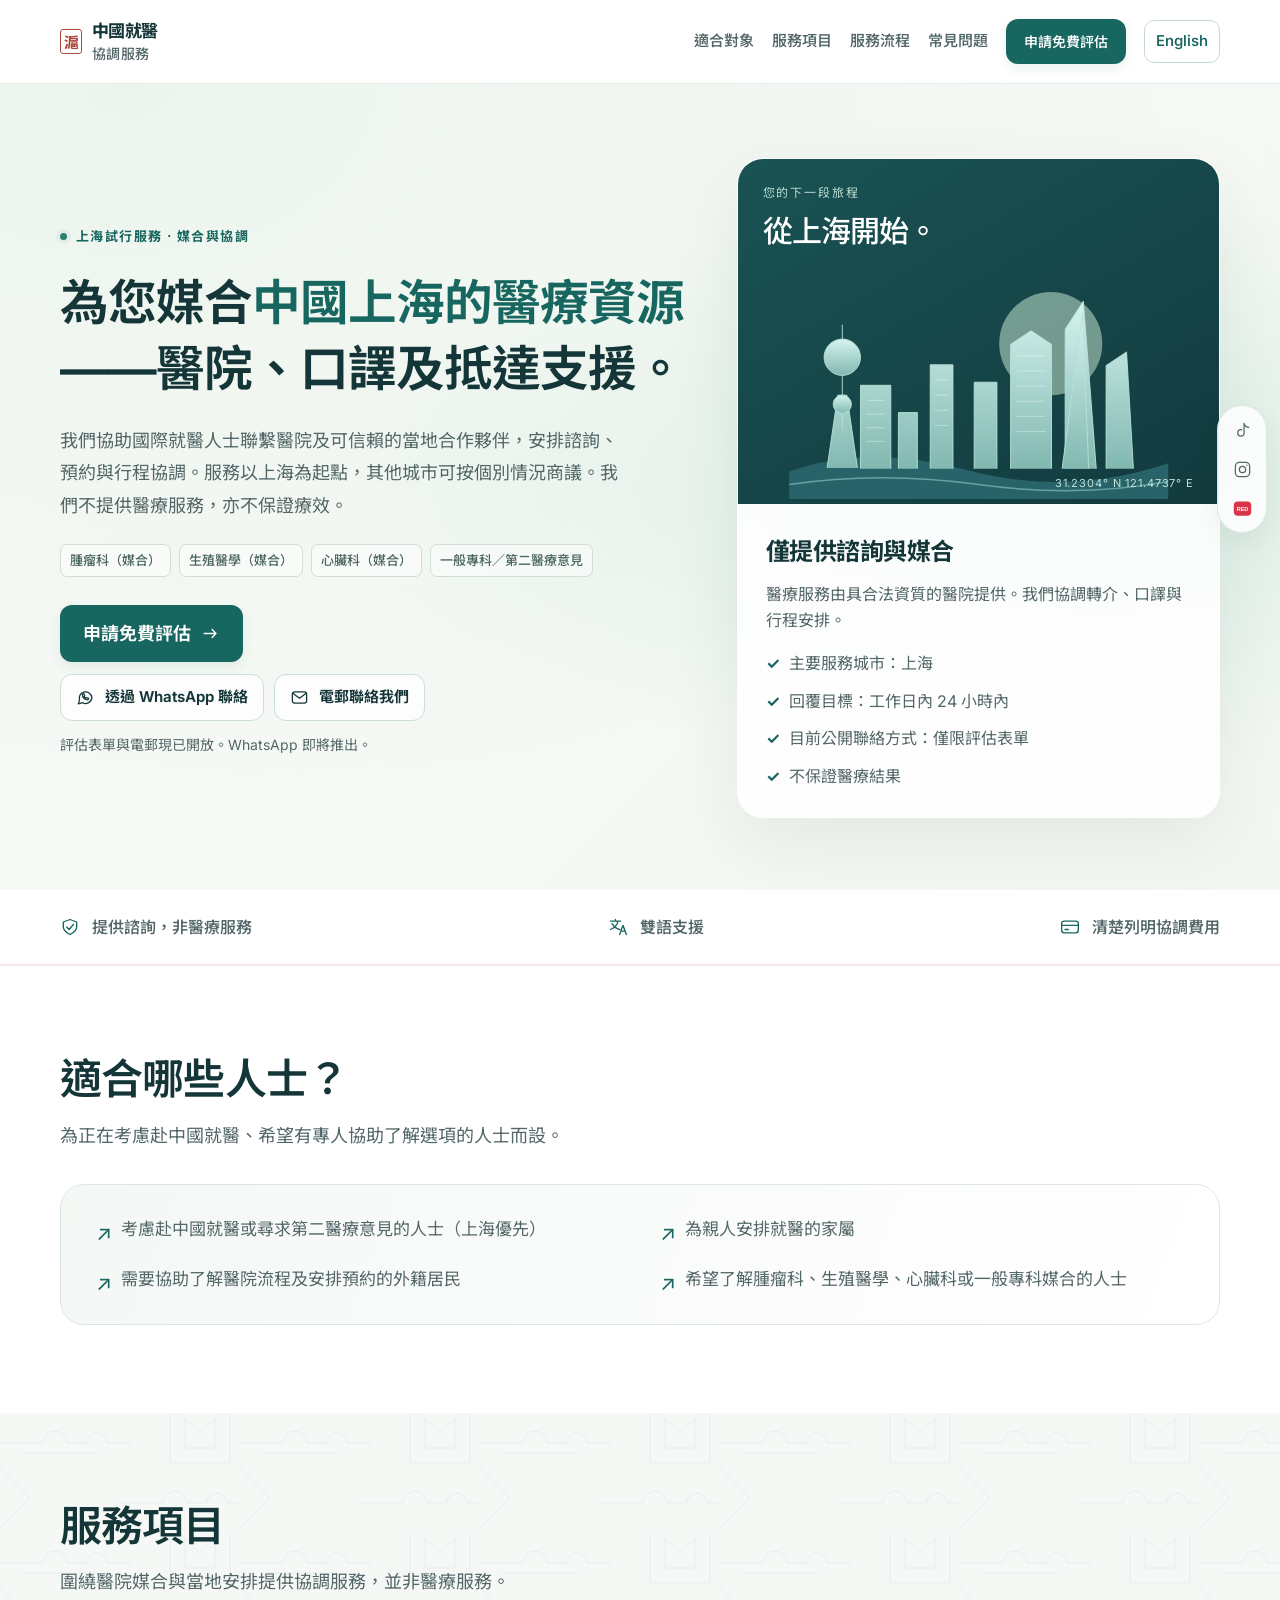
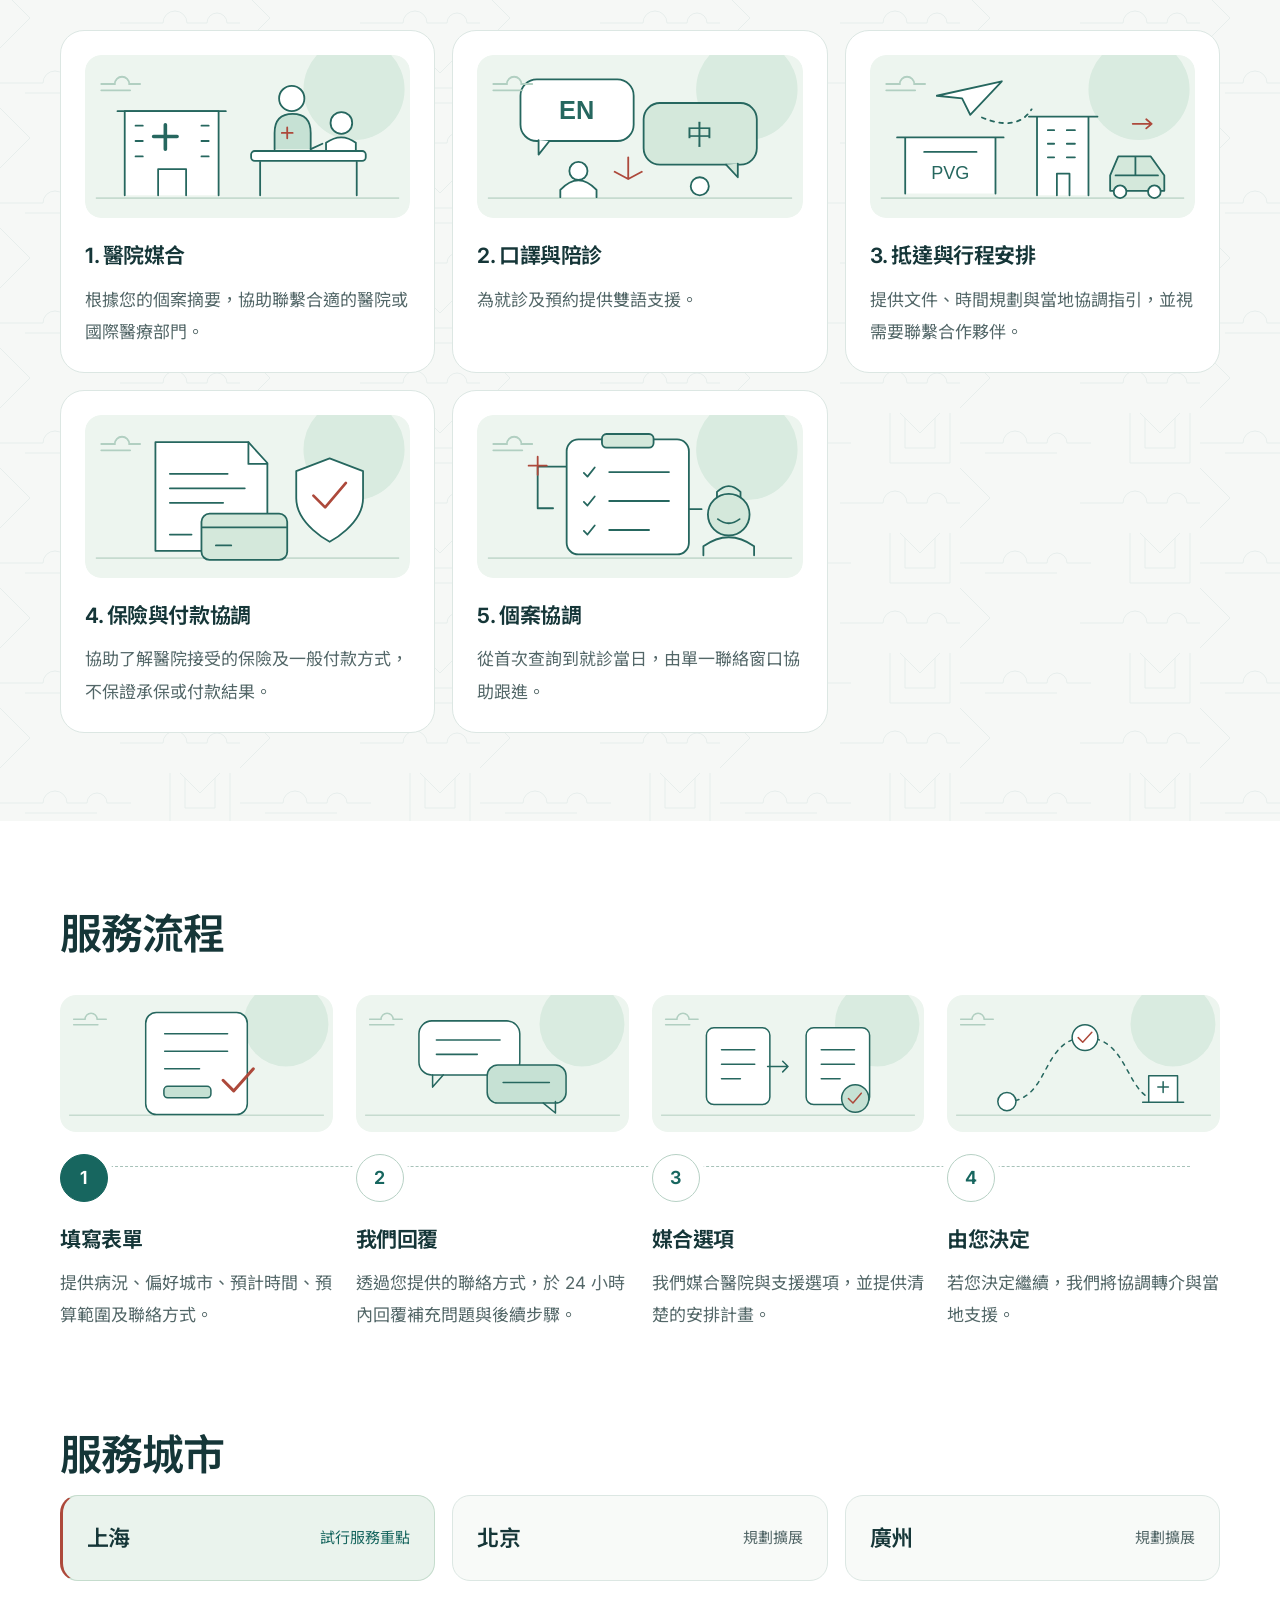
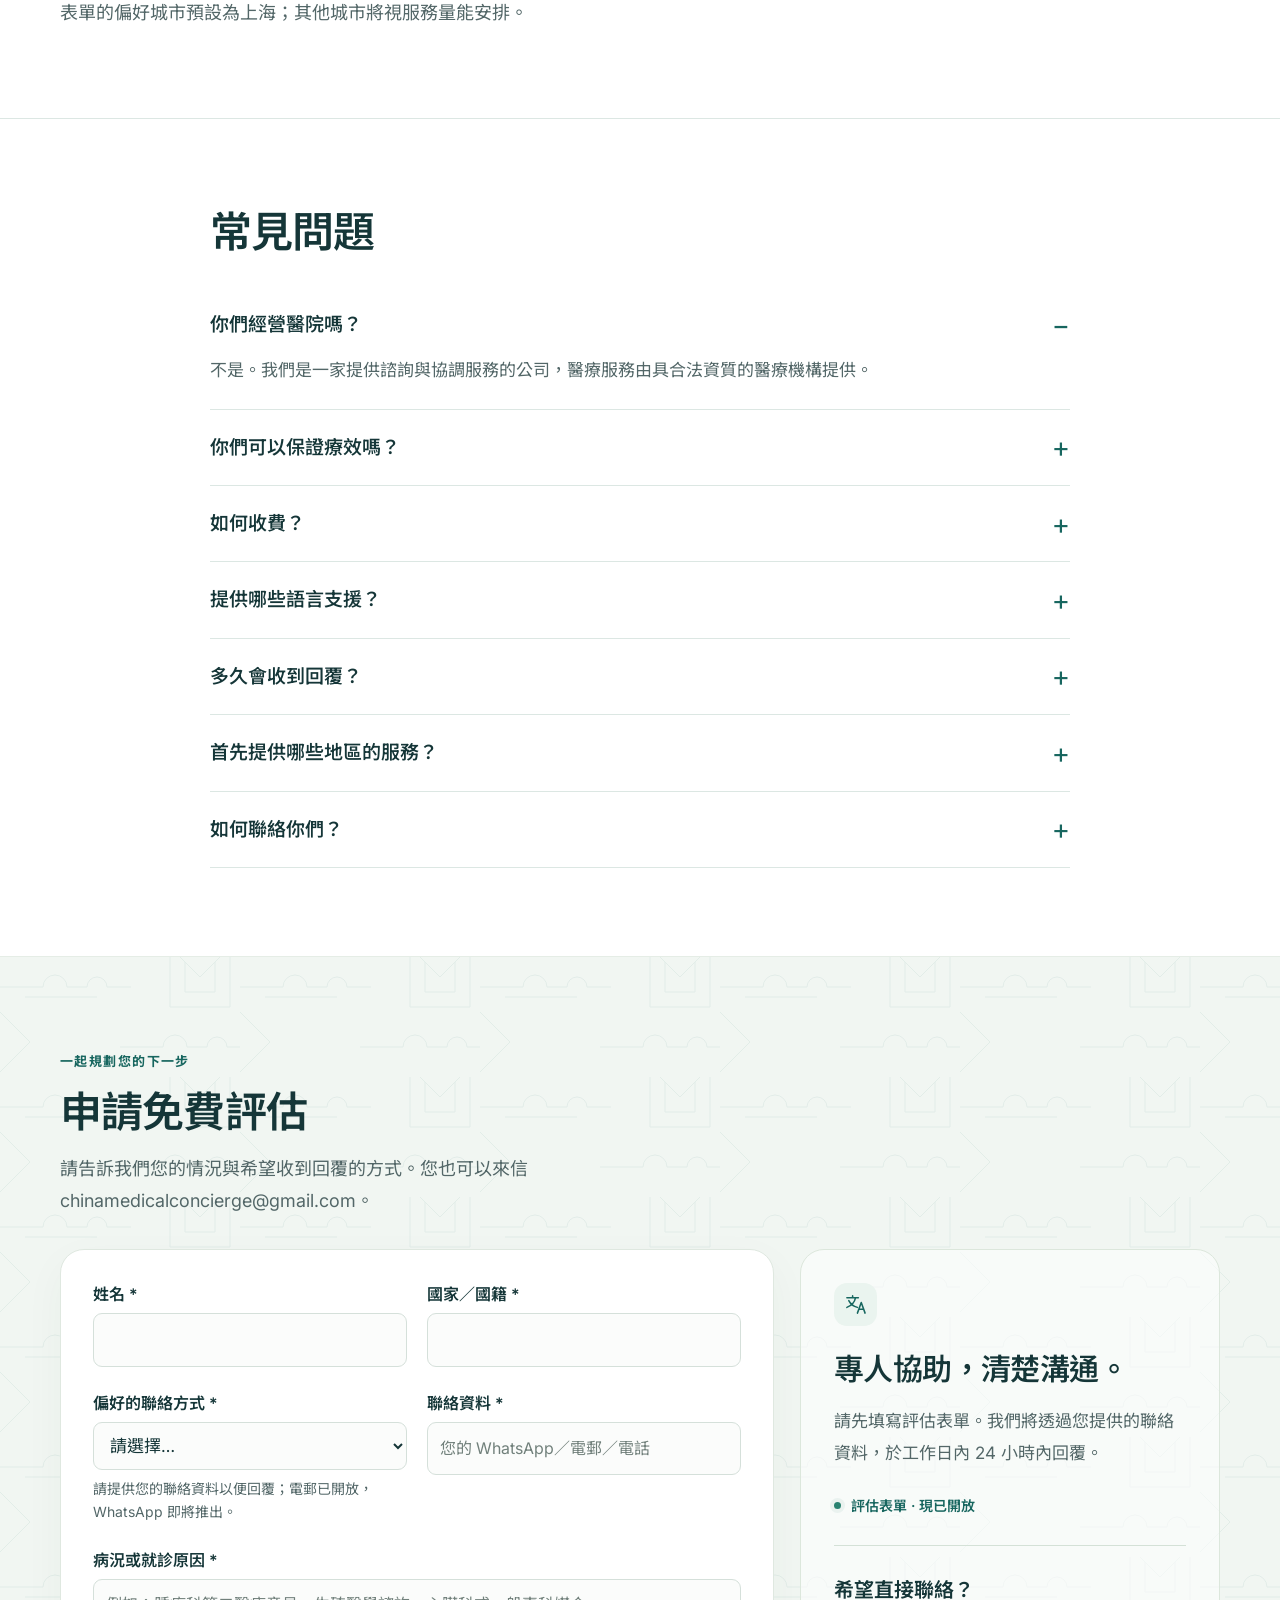
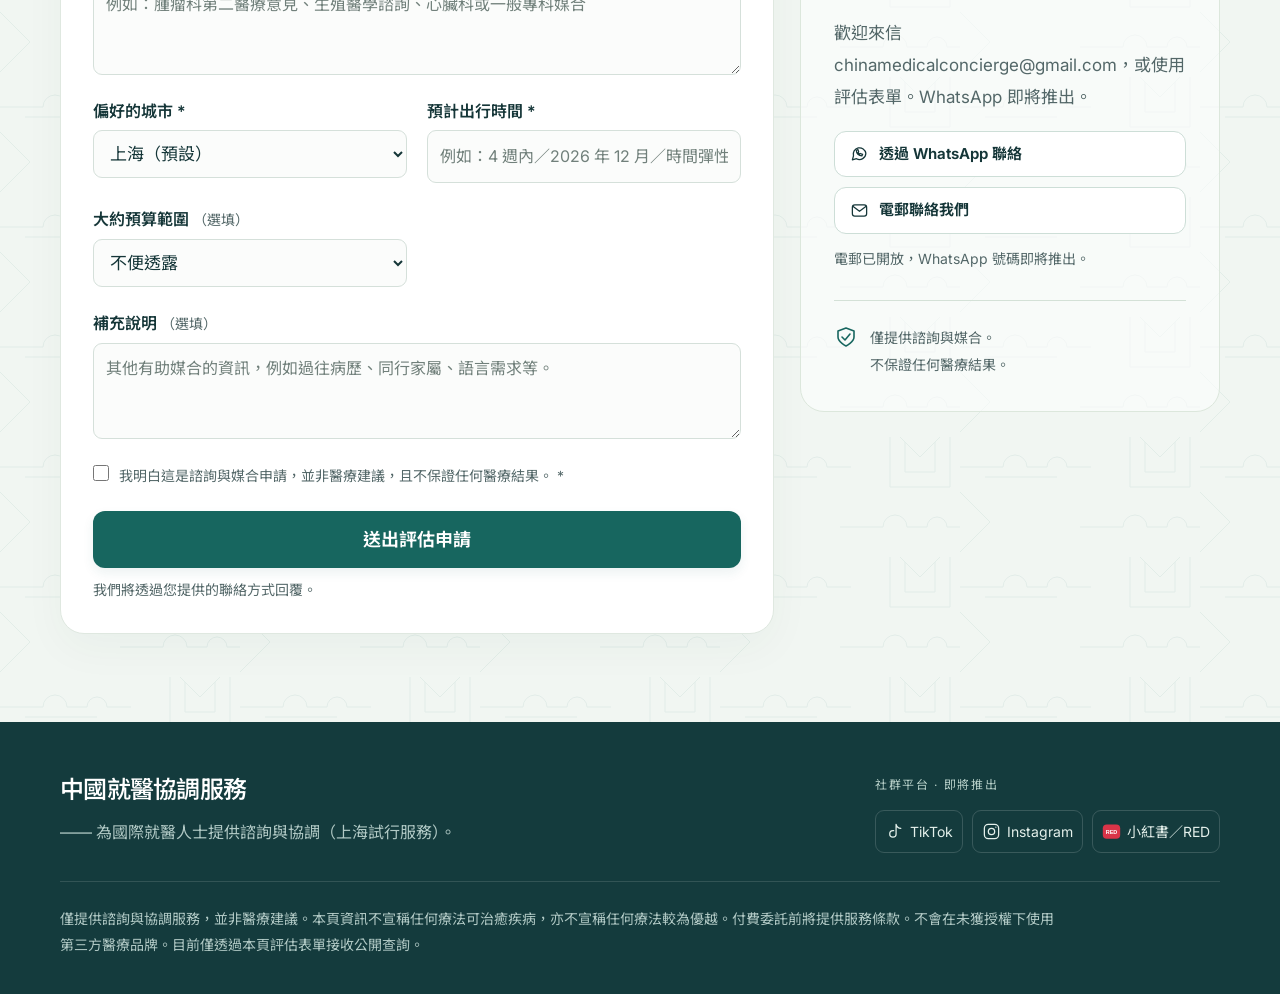
==== commit 42847158: "Landing page v4: Gmail contact + Google Form intake Publish chinamedicalconcierge@gmail.com and post" ====
--- a/zh-hant.html
+++ b/zh-hant.html
@@ -42,7 +42,7 @@
             <span class="chip">心臟科（媒合）</span>
             <span class="chip">一般專科／第二醫療意見</span>
           </div>
-          <a class="btn btn-primary" href="#assess">申請免費評估 <svg viewbox="0 0 24 24" fill="none" stroke="currentColor" stroke-width="1.6" stroke-linecap="round" stroke-linejoin="round" aria-hidden="true"><path d="M4 12h15m-5-5 5 5-5 5" /></svg></a><div class="contact-actions"><a class="btn btn-secondary" href="#assess" data-channel="whatsapp" aria-label="透過 WhatsApp 聯絡 — 即將推出"><svg viewbox="0 0 24 24" fill="none" stroke="currentColor" stroke-width="1.6" stroke-linecap="round" stroke-linejoin="round" aria-hidden="true"><path d="M20 11.6a8 8 0 0 1-11.8 7L3 20l1.4-5A8 8 0 1 1 20 11.6Z" /><path d="M8 8c0 4 3 7 7 7l1-2-3-1-1 1-2-2 1-1-1-3Z" /></svg><span>透過 WhatsApp 聯絡</span></a><a class="btn btn-secondary" href="#assess" data-channel="email" aria-label="電郵聯絡我們 — 即將推出"><svg viewbox="0 0 24 24" fill="none" stroke="currentColor" stroke-width="1.6" stroke-linecap="round" stroke-linejoin="round" aria-hidden="true"><rect x="3" y="5" width="18" height="14" rx="3" /><path d="m4 7 8 6 8-6" /></svg><span>電郵聯絡我們</span></a></div><p class="channel-note">評估表單現已開放。WhatsApp 與電郵聯絡即將推出。</p>
+          <a class="btn btn-primary" href="#assess">申請免費評估 <svg viewbox="0 0 24 24" fill="none" stroke="currentColor" stroke-width="1.6" stroke-linecap="round" stroke-linejoin="round" aria-hidden="true"><path d="M4 12h15m-5-5 5 5-5 5" /></svg></a><div class="contact-actions"><a class="btn btn-secondary" href="#assess" data-channel="whatsapp" aria-label="透過 WhatsApp 聯絡 — 即將推出"><svg viewbox="0 0 24 24" fill="none" stroke="currentColor" stroke-width="1.6" stroke-linecap="round" stroke-linejoin="round" aria-hidden="true"><path d="M20 11.6a8 8 0 0 1-11.8 7L3 20l1.4-5A8 8 0 1 1 20 11.6Z" /><path d="M8 8c0 4 3 7 7 7l1-2-3-1-1 1-2-2 1-1-1-3Z" /></svg><span>透過 WhatsApp 聯絡</span></a><a class="btn btn-secondary" href="#assess" data-channel="email" aria-label="電郵聯絡我們"><svg viewbox="0 0 24 24" fill="none" stroke="currentColor" stroke-width="1.6" stroke-linecap="round" stroke-linejoin="round" aria-hidden="true"><rect x="3" y="5" width="18" height="14" rx="3" /><path d="m4 7 8 6 8-6" /></svg><span>電郵聯絡我們</span></a></div><p class="channel-note">評估表單與電郵現已開放。WhatsApp 即將推出。</p>
         </div>
         <aside class="hero-card" aria-label="服務概覽">
           <div class="city-art" aria-hidden="true"><div class="art-label">您的下一段旅程<br><strong>從上海開始。</strong></div>
@@ -183,7 +183,7 @@
         </details>
         <details>
           <summary>如何聯絡你們？</summary>
-          <p>請使用本頁的評估表單。公開 WhatsApp 與電郵聯絡方式將於日後加入，目前尚未開放。</p>
+          <p>請使用本頁的評估表單。電郵聯絡已開放，WhatsApp 將於日後加入。</p>
         </details>
       </div>
     </section>
@@ -191,7 +191,7 @@
     <section class="section form-section" id="assess">
       <div class="wrap">
         <div class="eyebrow">一起規劃您的下一步</div><h2>申請免費評估</h2>
-        <p class="section-intro"> 請告訴我們您的情況與希望收到回覆的方式。目前本頁僅透過表單接收查詢，尚未公布公司 WhatsApp 或電郵。 </p>
+        <p class="section-intro"> 請告訴我們您的情況與希望收到回覆的方式。您也可以來信 chinamedicalconcierge@gmail.com。 </p>
         <div class="assessment-layout"><div class="form-shell">
           <form id="lead-form" name="assessment" method="POST" data-netlify="true" data-netlify-honeypot="bot-field" netlify novalidate>
             <input type="hidden" name="form-name" value="assessment" />
@@ -219,7 +219,7 @@
                   <option value="email">電郵（您的地址）</option>
                   <option value="phone">電話（您的號碼）</option>
                 </select>
-                <span class="hint">請提供您的聯絡資料以便回覆；公司公開聯絡管道尚未開放。</span>
+                <span class="hint">請提供您的聯絡資料以便回覆；電郵已開放，WhatsApp 即將推出。</span>
                 <span class="error-msg">請選擇聯絡方式。</span>
               </div>
 
@@ -284,7 +284,7 @@
             </div>
             <div id="form-status" class="status" role="status" aria-live="polite"></div>
           </form>
-        </div><aside class="contact-card"><div class="service-icon"><svg viewbox="0 0 24 24" fill="none" stroke="currentColor" stroke-width="1.6" stroke-linecap="round" stroke-linejoin="round" aria-hidden="true"><path d="M3 5h12M9 3v2m-4 3c2 4 5 6 9 7M12 5c-1 5-4 8-9 10m11 6 4-11 4 11m-6-4h4" /></svg></div><h3>專人協助，清楚溝通。</h3><p>請先填寫評估表單。我們將透過您提供的聯絡資料，於工作日內 24 小時內回覆。</p><div class="contact-live"><span class="live-dot"></span> 評估表單 · 現已開放</div><hr><h4>希望直接聯絡？</h4><p>WhatsApp 與 Gmail／電郵聯絡即將推出。在此之前，請使用評估表單。</p><div class="contact-actions"><a class="btn btn-secondary" href="#assess" data-channel="whatsapp" aria-label="透過 WhatsApp 聯絡 — 即將推出"><svg viewbox="0 0 24 24" fill="none" stroke="currentColor" stroke-width="1.6" stroke-linecap="round" stroke-linejoin="round" aria-hidden="true"><path d="M20 11.6a8 8 0 0 1-11.8 7L3 20l1.4-5A8 8 0 1 1 20 11.6Z" /><path d="M8 8c0 4 3 7 7 7l1-2-3-1-1 1-2-2 1-1-1-3Z" /></svg><span>透過 WhatsApp 聯絡</span></a><a class="btn btn-secondary" href="#assess" data-channel="email" aria-label="電郵聯絡我們 — 即將推出"><svg viewbox="0 0 24 24" fill="none" stroke="currentColor" stroke-width="1.6" stroke-linecap="round" stroke-linejoin="round" aria-hidden="true"><rect x="3" y="5" width="18" height="14" rx="3" /><path d="m4 7 8 6 8-6" /></svg><span>電郵聯絡我們</span></a></div><p class="channel-note">目前尚未開放公開電話號碼或電郵地址。</p><div class="contact-care"><svg viewbox="0 0 24 24" fill="none" stroke="currentColor" stroke-width="1.6" stroke-linecap="round" stroke-linejoin="round" aria-hidden="true"><path d="m12 3 8 3v6c0 5-8 9-8 9s-8-4-8-9V6l8-3Z" /><path d="m8 12 3 3 5-6" /></svg><p>僅提供諮詢與媒合。<br>不保證任何醫療結果。</p></div></aside></div>
+        </div><aside class="contact-card"><div class="service-icon"><svg viewbox="0 0 24 24" fill="none" stroke="currentColor" stroke-width="1.6" stroke-linecap="round" stroke-linejoin="round" aria-hidden="true"><path d="M3 5h12M9 3v2m-4 3c2 4 5 6 9 7M12 5c-1 5-4 8-9 10m11 6 4-11 4 11m-6-4h4" /></svg></div><h3>專人協助，清楚溝通。</h3><p>請先填寫評估表單。我們將透過您提供的聯絡資料，於工作日內 24 小時內回覆。</p><div class="contact-live"><span class="live-dot"></span> 評估表單 · 現已開放</div><hr><h4>希望直接聯絡？</h4><p>歡迎來信 chinamedicalconcierge@gmail.com，或使用評估表單。WhatsApp 即將推出。</p><div class="contact-actions"><a class="btn btn-secondary" href="#assess" data-channel="whatsapp" aria-label="透過 WhatsApp 聯絡 — 即將推出"><svg viewbox="0 0 24 24" fill="none" stroke="currentColor" stroke-width="1.6" stroke-linecap="round" stroke-linejoin="round" aria-hidden="true"><path d="M20 11.6a8 8 0 0 1-11.8 7L3 20l1.4-5A8 8 0 1 1 20 11.6Z" /><path d="M8 8c0 4 3 7 7 7l1-2-3-1-1 1-2-2 1-1-1-3Z" /></svg><span>透過 WhatsApp 聯絡</span></a><a class="btn btn-secondary" href="#assess" data-channel="email" aria-label="電郵聯絡我們"><svg viewbox="0 0 24 24" fill="none" stroke="currentColor" stroke-width="1.6" stroke-linecap="round" stroke-linejoin="round" aria-hidden="true"><rect x="3" y="5" width="18" height="14" rx="3" /><path d="m4 7 8 6 8-6" /></svg><span>電郵聯絡我們</span></a></div><p class="channel-note">電郵已開放，WhatsApp 號碼即將推出。</p><div class="contact-care"><svg viewbox="0 0 24 24" fill="none" stroke="currentColor" stroke-width="1.6" stroke-linecap="round" stroke-linejoin="round" aria-hidden="true"><path d="m12 3 8 3v6c0 5-8 9-8 9s-8-4-8-9V6l8-3Z" /><path d="m8 12 3 3 5-6" /></svg><p>僅提供諮詢與媒合。<br>不保證任何醫療結果。</p></div></aside></div>
       </div>
     </section>
   </main>
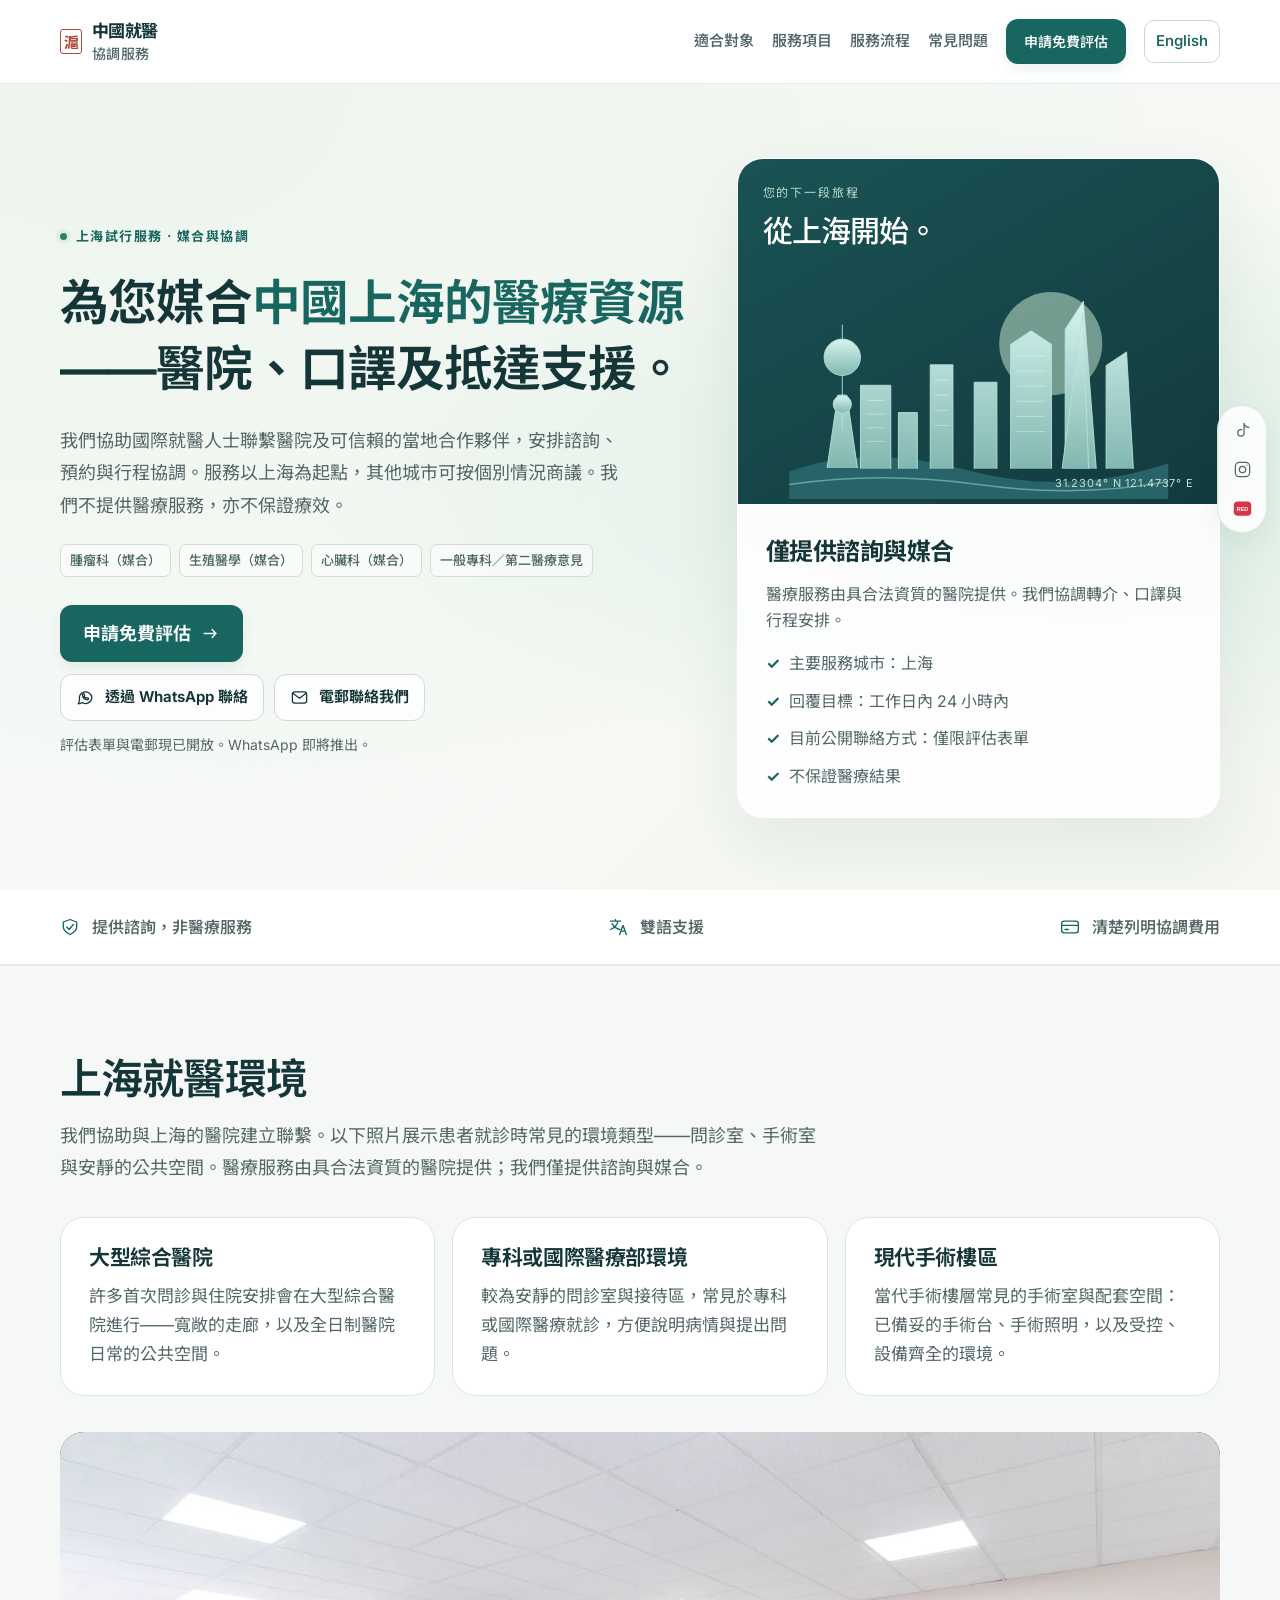
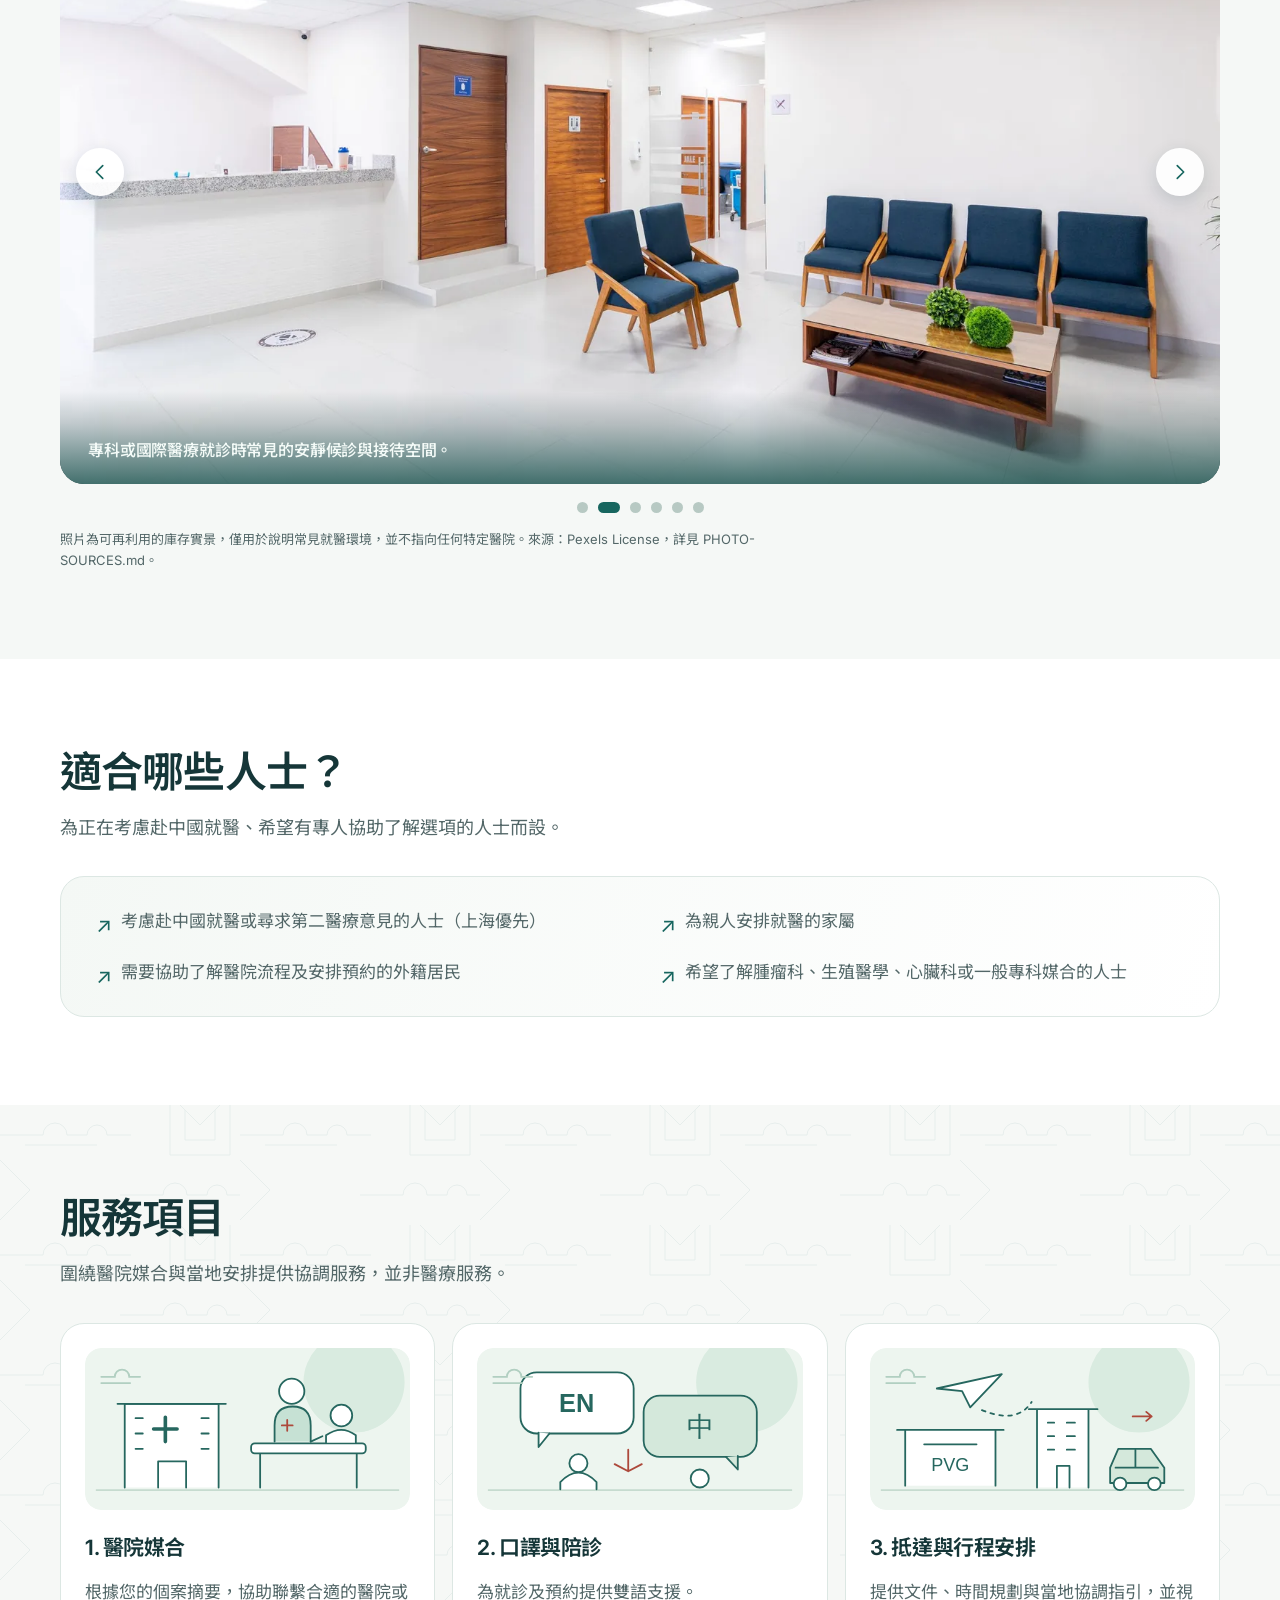
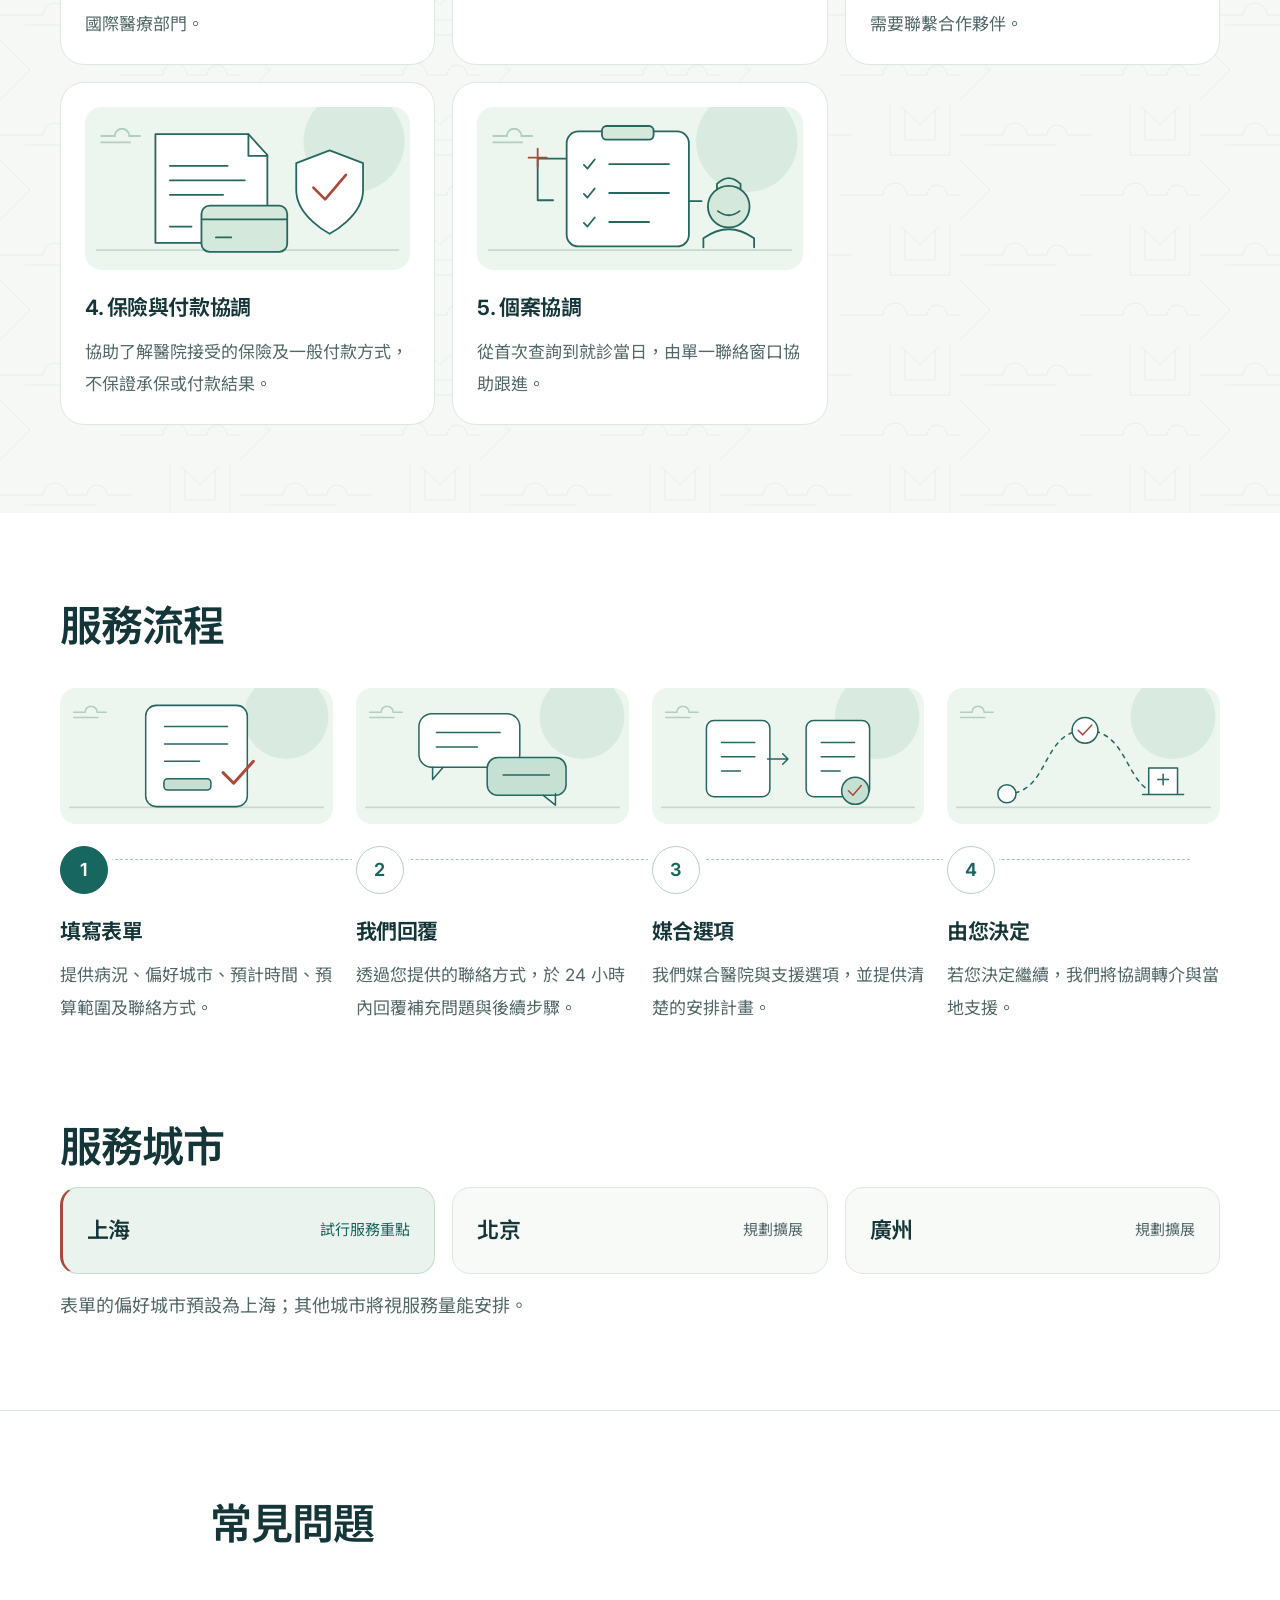
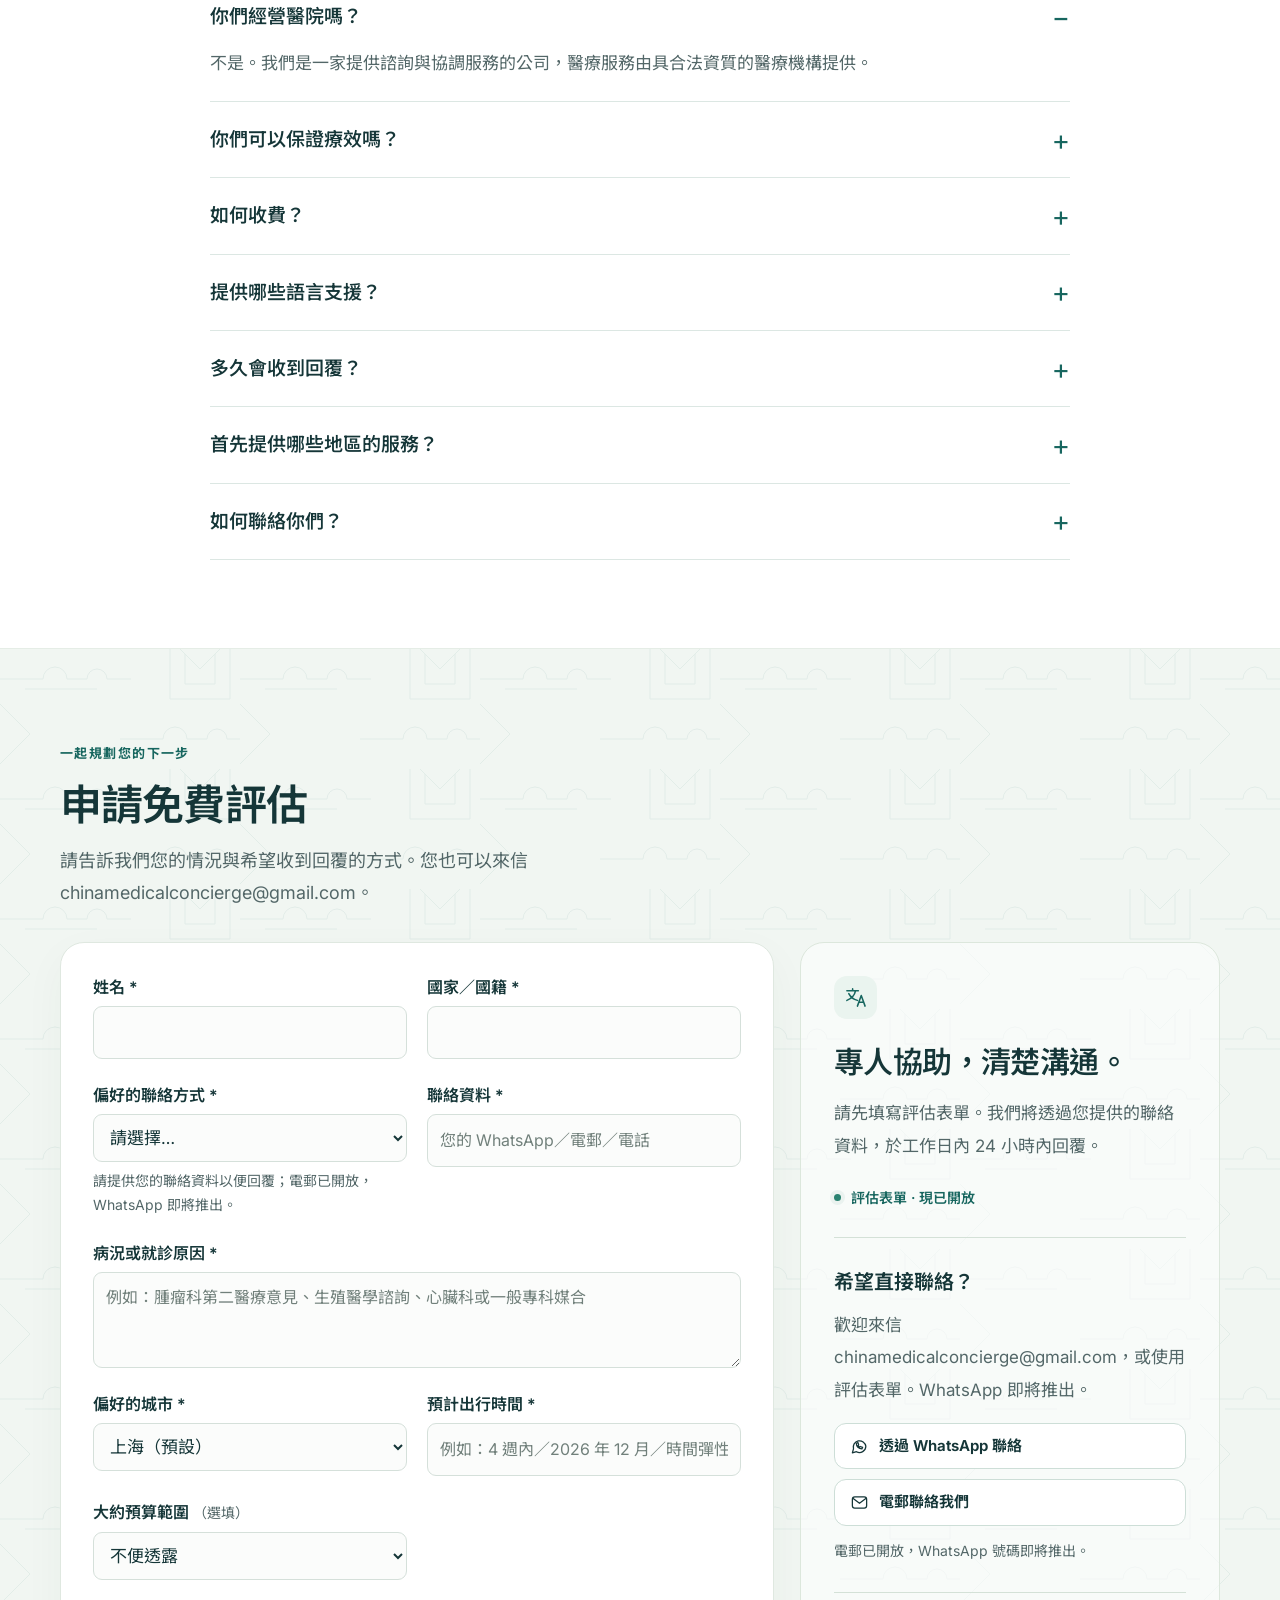
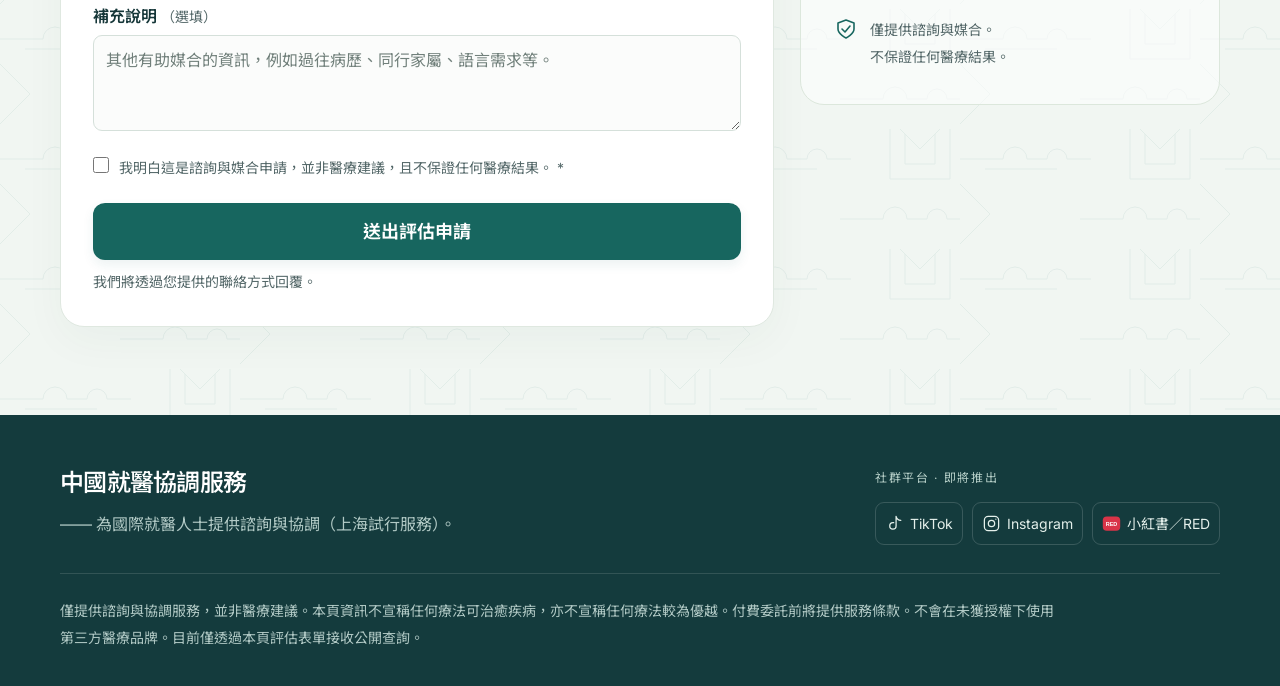
==== commit 8c199a58: "Add homepage hospital photo carousel draft Place the supplied static draft at the site root so it ca" ====
--- a/zh-hant.html
+++ b/zh-hant.html
@@ -61,6 +61,78 @@
     </section>
 
     <div class="trust-strip"><div class="wrap trust-items"><span><svg viewbox="0 0 24 24" fill="none" stroke="currentColor" stroke-width="1.6" stroke-linecap="round" stroke-linejoin="round" aria-hidden="true"><path d="m12 3 8 3v6c0 5-8 9-8 9s-8-4-8-9V6l8-3Z" /><path d="m8 12 3 3 5-6" /></svg>提供諮詢，非醫療服務</span><span><svg viewbox="0 0 24 24" fill="none" stroke="currentColor" stroke-width="1.6" stroke-linecap="round" stroke-linejoin="round" aria-hidden="true"><path d="M3 5h12M9 3v2m-4 3c2 4 5 6 9 7M12 5c-1 5-4 8-9 10m11 6 4-11 4 11m-6-4h4" /></svg>雙語支援</span><span><svg viewbox="0 0 24 24" fill="none" stroke="currentColor" stroke-width="1.6" stroke-linecap="round" stroke-linejoin="round" aria-hidden="true"><rect x="2" y="5" width="20" height="14" rx="3" /><path d="M2 10h20M6 15h4" /></svg>清楚列明協調費用</span></div></div>
+    <section class="section" id="facilities">
+      <div class="wrap">
+        <h2>上海就醫環境</h2>
+        <p class="section-intro">我們協助與上海的醫院建立聯繫。以下照片展示患者就診時常見的環境類型——問診室、手術室與安靜的公共空間。醫療服務由具合法資質的醫院提供；我們僅提供諮詢與媒合。</p>
+        <div class="facility-impressions">
+          <article class="card">
+            <h3>大型綜合醫院</h3>
+            <p>許多首次問診與住院安排會在大型綜合醫院進行——寬敞的走廊，以及全日制醫院日常的公共空間。</p>
+          </article>
+          <article class="card">
+            <h3>專科或國際醫療部環境</h3>
+            <p>較為安靜的問診室與接待區，常見於專科或國際醫療就診，方便說明病情與提出問題。</p>
+          </article>
+          <article class="card">
+            <h3>現代手術樓區</h3>
+            <p>當代手術樓層常見的手術室與配套空間：已備妥的手術台、手術照明，以及受控、設備齊全的環境。</p>
+          </article>
+        </div>
+        <div class="facilities-carousel" role="region" aria-roledescription="carousel" aria-label="常見就醫環境照片" tabindex="0">
+          <div class="carousel-viewport">
+            <ul class="carousel-track">
+              <li class="carousel-slide" data-slide="0">
+                <figure>
+                  <img src="assets/photos/photo-01-hospital-corridor.webp" alt="一條明亮、空無一人的醫院走廊，兩側有窗戶與扶手，地面潔淨並向遠處延伸。" width="1600" height="900" loading="eager" decoding="async" />
+                  <figcaption>大型綜合醫院校園中常見的寧靜公共走廊。</figcaption>
+                </figure>
+              </li>
+              <li class="carousel-slide" data-slide="1">
+                <figure>
+                  <img src="assets/photos/photo-02-waiting-area.webp" alt="明亮的候診區，設有藍色座椅、木質茶几、接待櫃檯與木門。" width="1600" height="900" loading="lazy" decoding="async" />
+                  <figcaption>專科或國際醫療就診時常見的安靜候診與接待空間。</figcaption>
+                </figure>
+              </li>
+              <li class="carousel-slide" data-slide="2">
+                <figure>
+                  <img src="assets/photos/photo-03-consultation-room.webp" alt="穿白袍的醫師隔著問診桌與訪客交谈，鄰側空間可見檢查床。" width="1600" height="900" loading="lazy" decoding="async" />
+                  <figcaption>問診室，桌後即可見檢查空間。</figcaption>
+                </figure>
+              </li>
+              <li class="carousel-slide" data-slide="3">
+                <figure>
+                  <img src="assets/photos/photo-04-examination-room.webp" alt="整潔且空置的檢查室，內有舖藍布的檢查床、側邊診療台與監護儀器。" width="1600" height="900" loading="lazy" decoding="async" />
+                  <figcaption>已備妥的檢查室，設有檢查床與監護設備。</figcaption>
+                </figure>
+              </li>
+              <li class="carousel-slide" data-slide="4">
+                <figure>
+                  <img src="assets/photos/photo-05-operating-theatre-prepared.webp" alt="整潔且空置的手術室，內有舖藍布的手術台、懸掛式手術燈與麻醉設備。" width="1600" height="900" loading="lazy" decoding="async" />
+                  <figcaption>已備妥的手術室，可見手術照明與配套設備。</figcaption>
+                </figure>
+              </li>
+              <li class="carousel-slide" data-slide="5">
+                <figure>
+                  <img src="assets/photos/photo-06-operating-theatre-advanced.webp" alt="現代化手術室，設有環形手術燈、舖無菌巾的手術台與手術顯微鏡。" width="1600" height="900" loading="lazy" decoding="async" />
+                  <figcaption>當代手術室，配備專用照明與影像支援設備。</figcaption>
+                </figure>
+              </li>
+            </ul>
+          </div>
+          <button type="button" class="carousel-btn prev" aria-label="上一張照片">
+            <svg viewBox="0 0 24 24" fill="none" stroke="currentColor" stroke-width="1.8" stroke-linecap="round" stroke-linejoin="round" aria-hidden="true"><path d="M15 5 8 12l7 7"/></svg>
+          </button>
+          <button type="button" class="carousel-btn next" aria-label="下一張照片">
+            <svg viewBox="0 0 24 24" fill="none" stroke="currentColor" stroke-width="1.8" stroke-linecap="round" stroke-linejoin="round" aria-hidden="true"><path d="m9 5 7 7-7 7"/></svg>
+          </button>
+          <div class="carousel-dots" aria-label="選擇照片"></div>
+          <p class="carousel-status visually-hidden" aria-live="polite" aria-atomic="true"></p>
+        </div>
+        <p class="photo-credit">照片為可再利用的庫存實景，僅用於說明常見就醫環境，並不指向任何特定醫院。來源：Pexels License，詳見 PHOTO-SOURCES.md。</p>
+      </div>
+    </section>
+
     <section class="section" id="who">
       <div class="wrap">
         <h2>適合哪些人士？</h2>
--- a/styles.css
+++ b/styles.css
@@ -12,3 +12,188 @@
 @media(max-width:600px){body{font-size:17px}.nav{flex-wrap:nowrap;padding:13px 0;gap:12px}.logo{font-size:16px;gap:8px}.brand-name>span{font-size:13px}.nav-links{gap:0}.nav-links>.btn{display:none}.nav-links>a.language-switch{display:inline-flex;font-size:15px;padding:8px 11px;max-width:none}.hero h1{font-size:40px;line-height:1.18}.hero .lead{font-size:17px;line-height:1.8}.eyebrow{font-size:12px;line-height:1.7;letter-spacing:.045em}.hero-grid{gap:30px}.hero-card{max-width:100%}.city-art{height:310px}.art-label{left:22px;right:22px;font-size:11px}.art-label strong{font-size:26px}.skyline{height:213px;bottom:8px}.art-tag{left:22px;right:22px;font-size:10px;letter-spacing:.04em}.snapshot-body{padding:23px}.hero-card h2{font-size:23px}.hero-card p,.hero-card li{font-size:16px}.hero>.wrap>div>.btn-primary{font-size:17px}.contact-actions{flex-direction:column}.contact-actions .btn{font-size:16px;padding:13px 15px}.channel-note{font-size:14px}.chips{gap:7px}.chip{font-size:13px}.trust-items{flex-wrap:wrap;gap:16px;padding:24px 0}.trust-items span{flex:0 0 100%;flex-direction:row;align-items:center;font-size:15px}.section h2{font-size:34px}.section-intro{font-size:17px}.audience{padding:23px}.audience li{font-size:17px}.card p,.card li{font-size:17px}.grid-3 .card h3,.card h3{font-size:22px}.grid-3 .card{padding:22px}.grid-4{grid-template-columns:1fr}.timeline{margin-left:0;gap:34px}.timeline .card{padding:0}.timeline .step-num{position:static;width:42px;height:42px;margin-bottom:16px}.timeline .card h3{padding:0}.journey-art{margin-bottom:18px}.timeline:before{display:none}.city{gap:12px;padding:20px}.city strong{font-size:21px}.city span{font-size:14px}.faq summary{font-size:18px}.faq p{font-size:17px}.form-shell{padding:26px 20px}.form-grid{gap:24px}label{font-size:16px}input,select,textarea{font-size:17px;padding:13px 12px}.hint,.error-msg,.form-note,.consent{font-size:14px}.form-actions .btn{font-size:17px}.contact-card{padding:27px 23px}.contact-card h3{font-size:28px}.contact-card p{font-size:17px}.contact-card .channel-note,.contact-care p{font-size:14px}.contact-live{font-size:14px;line-height:1.7}.contact-card .contact-actions{flex-direction:column}.footer-top>div:first-child{font-size:16px}.site-footer strong{font-size:23px}.footer-social>span{font-size:12px}.social-links{flex-wrap:wrap}.social-link,.social-link span{font-size:14px}.legal{font-size:14px}.channel-toast{font-size:15px}html[lang="zh-Hant"] .hero h1{font-size:38px;line-height:1.4}html[lang="zh-Hant"] .art-label strong{font-size:27px}html{scroll-padding-top:85px}}
 
 .no-break{white-space:nowrap}html[lang="zh-Hant"] .hero h1{text-wrap:balance}
+
+/* ===== v5 facilities carousel (draft only; do not restyle the rest of the site) ===== */
+.visually-hidden{
+  position:absolute;
+  width:1px;
+  height:1px;
+  padding:0;
+  margin:-1px;
+  overflow:hidden;
+  clip:rect(0,0,0,0);
+  white-space:nowrap;
+  border:0;
+}
+#facilities{
+  background:#f5f8f6;
+}
+#facilities .section-intro{
+  max-width:760px;
+}
+.facility-impressions{
+  display:grid;
+  grid-template-columns:repeat(3,minmax(0,1fr));
+  gap:17px;
+  margin-bottom:36px;
+}
+.facility-impressions .card{
+  padding:26px 28px;
+  background:var(--surface);
+}
+.facility-impressions h3{
+  font-size:21px;
+  line-height:1.35;
+  letter-spacing:-.03em;
+  font-weight:650;
+  margin:0 0 10px;
+  color:var(--ink);
+}
+.facility-impressions p{
+  margin:0;
+  font-size:17px;
+  color:var(--muted);
+  line-height:1.7;
+}
+.facilities-carousel{
+  position:relative;
+  outline:none;
+}
+.facilities-carousel:focus-visible{
+  outline:3px solid #338a81;
+  outline-offset:6px;
+  border-radius:calc(var(--radius) + 4px);
+}
+.carousel-viewport{
+  overflow:hidden;
+  touch-action:pan-y;
+
+  border-radius:var(--radius);
+  aspect-ratio:16/9;
+  background:var(--ink);
+  isolation:isolate;
+}
+.carousel-track{
+  display:flex;
+  height:100%;
+  margin:0;
+  padding:0;
+  list-style:none;
+  will-change:transform;
+  transition:transform .6s ease;
+}
+.carousel-slide{
+  flex:0 0 100%;
+  min-width:100%;
+  height:100%;
+  margin:0;
+  position:relative;
+}
+.carousel-slide figure{
+  margin:0;
+  width:100%;
+  height:100%;
+  position:relative;
+}
+.carousel-slide img{
+  display:block;
+  width:100%;
+  height:100%;
+  object-fit:cover;
+  object-position:center;
+  -webkit-user-drag:none;
+  user-select:none;
+}
+.carousel-slide figcaption{
+  position:absolute;
+  left:0;
+  right:0;
+  bottom:0;
+  margin:0;
+  padding:48px 28px 22px;
+  background:linear-gradient(180deg,transparent 0%,rgba(21,54,56,.22) 35%,rgba(16,75,70,.78) 100%);
+  color:#f4fbf8;
+  font-size:16px;
+  font-weight:550;
+  line-height:1.45;
+  letter-spacing:-.01em;
+}
+.carousel-btn{
+  position:absolute;
+  top:50%;
+  transform:translateY(-50%);
+  z-index:2;
+  width:48px;
+  height:48px;
+  border:1px solid rgba(255,255,255,.35);
+  border-radius:50%;
+  background:rgba(255,255,255,.92);
+  color:var(--brand);
+  display:inline-flex;
+  align-items:center;
+  justify-content:center;
+  cursor:pointer;
+  box-shadow:0 6px 18px rgba(21,54,56,.16);
+  transition:background .2s,transform .2s,box-shadow .2s;
+}
+.carousel-btn svg{
+  width:22px;
+  height:22px;
+}
+.carousel-btn:hover{
+  background:#fff;
+  box-shadow:0 8px 22px rgba(21,54,56,.22);
+}
+.carousel-btn.prev{left:16px;}
+.carousel-btn.next{right:16px;}
+.carousel-dots{
+  display:flex;
+  justify-content:center;
+  align-items:center;
+  gap:10px;
+  margin-top:18px;
+}
+.carousel-dots button{
+  width:11px;
+  height:11px;
+  padding:0;
+  border:0;
+  border-radius:50%;
+  background:#b7c9c3;
+  cursor:pointer;
+  transition:transform .2s,background .2s,width .2s;
+}
+.carousel-dots button[aria-current="true"]{
+  background:var(--brand);
+  width:22px;
+  border-radius:8px;
+}
+.carousel-dots button:focus-visible{
+  outline:3px solid #338a81;
+  outline-offset:3px;
+}
+.photo-credit{
+  margin:16px 0 0;
+  font-size:13px;
+  line-height:1.6;
+  color:var(--muted);
+  max-width:760px;
+}
+@media(max-width:860px){
+  .facility-impressions{grid-template-columns:1fr;gap:12px;}
+  .carousel-slide figcaption{padding:36px 20px 18px;font-size:15px;}
+  .carousel-btn{width:42px;height:42px;}
+  .carousel-btn.prev{left:10px;}
+  .carousel-btn.next{right:10px;}
+}
+@media(max-width:600px){
+  .facility-impressions .card{padding:22px;}
+  .facility-impressions h3{font-size:19px;}
+  .facility-impressions p{font-size:16px;}
+  .carousel-slide figcaption{font-size:14px;padding:32px 16px 16px;}
+  .carousel-btn{width:40px;height:40px;}
+  .photo-credit{font-size:12px;}
+}
+@media(prefers-reduced-motion:reduce){
+  .carousel-track{transition:none;}
+}
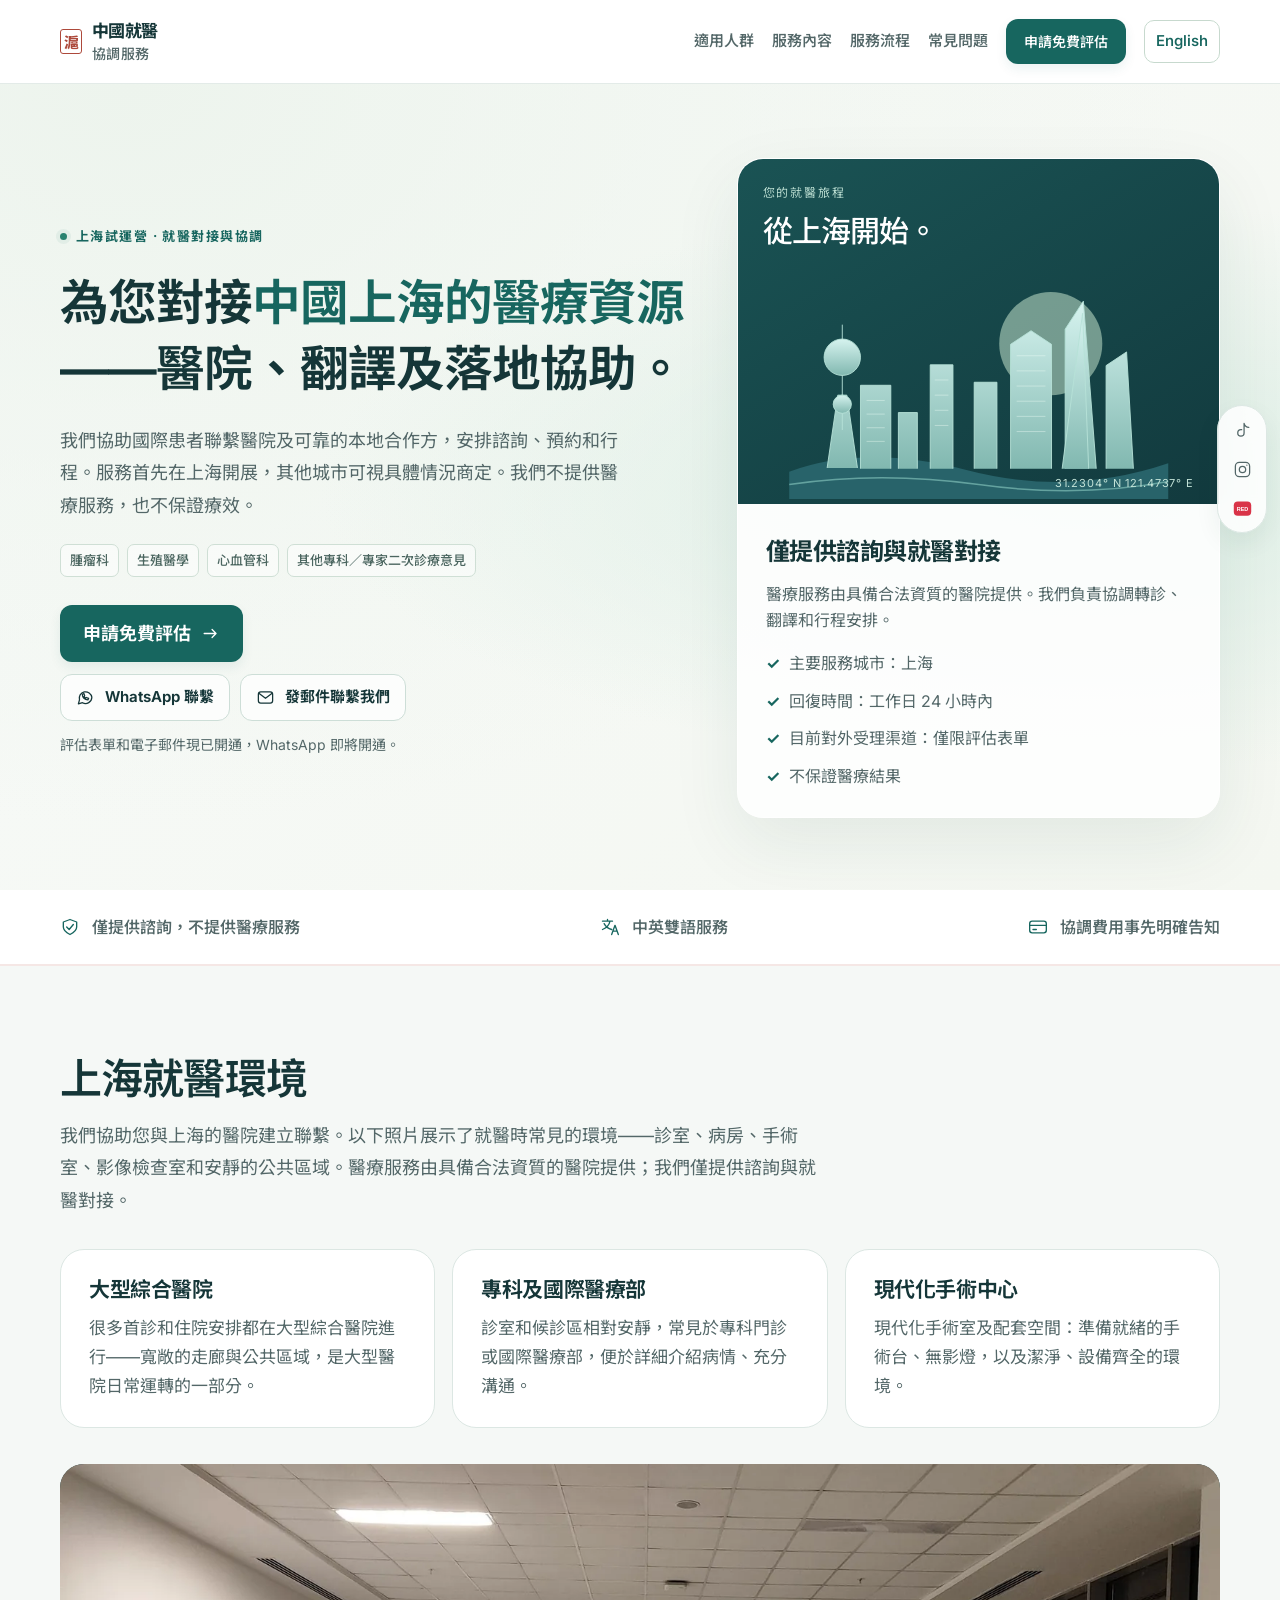
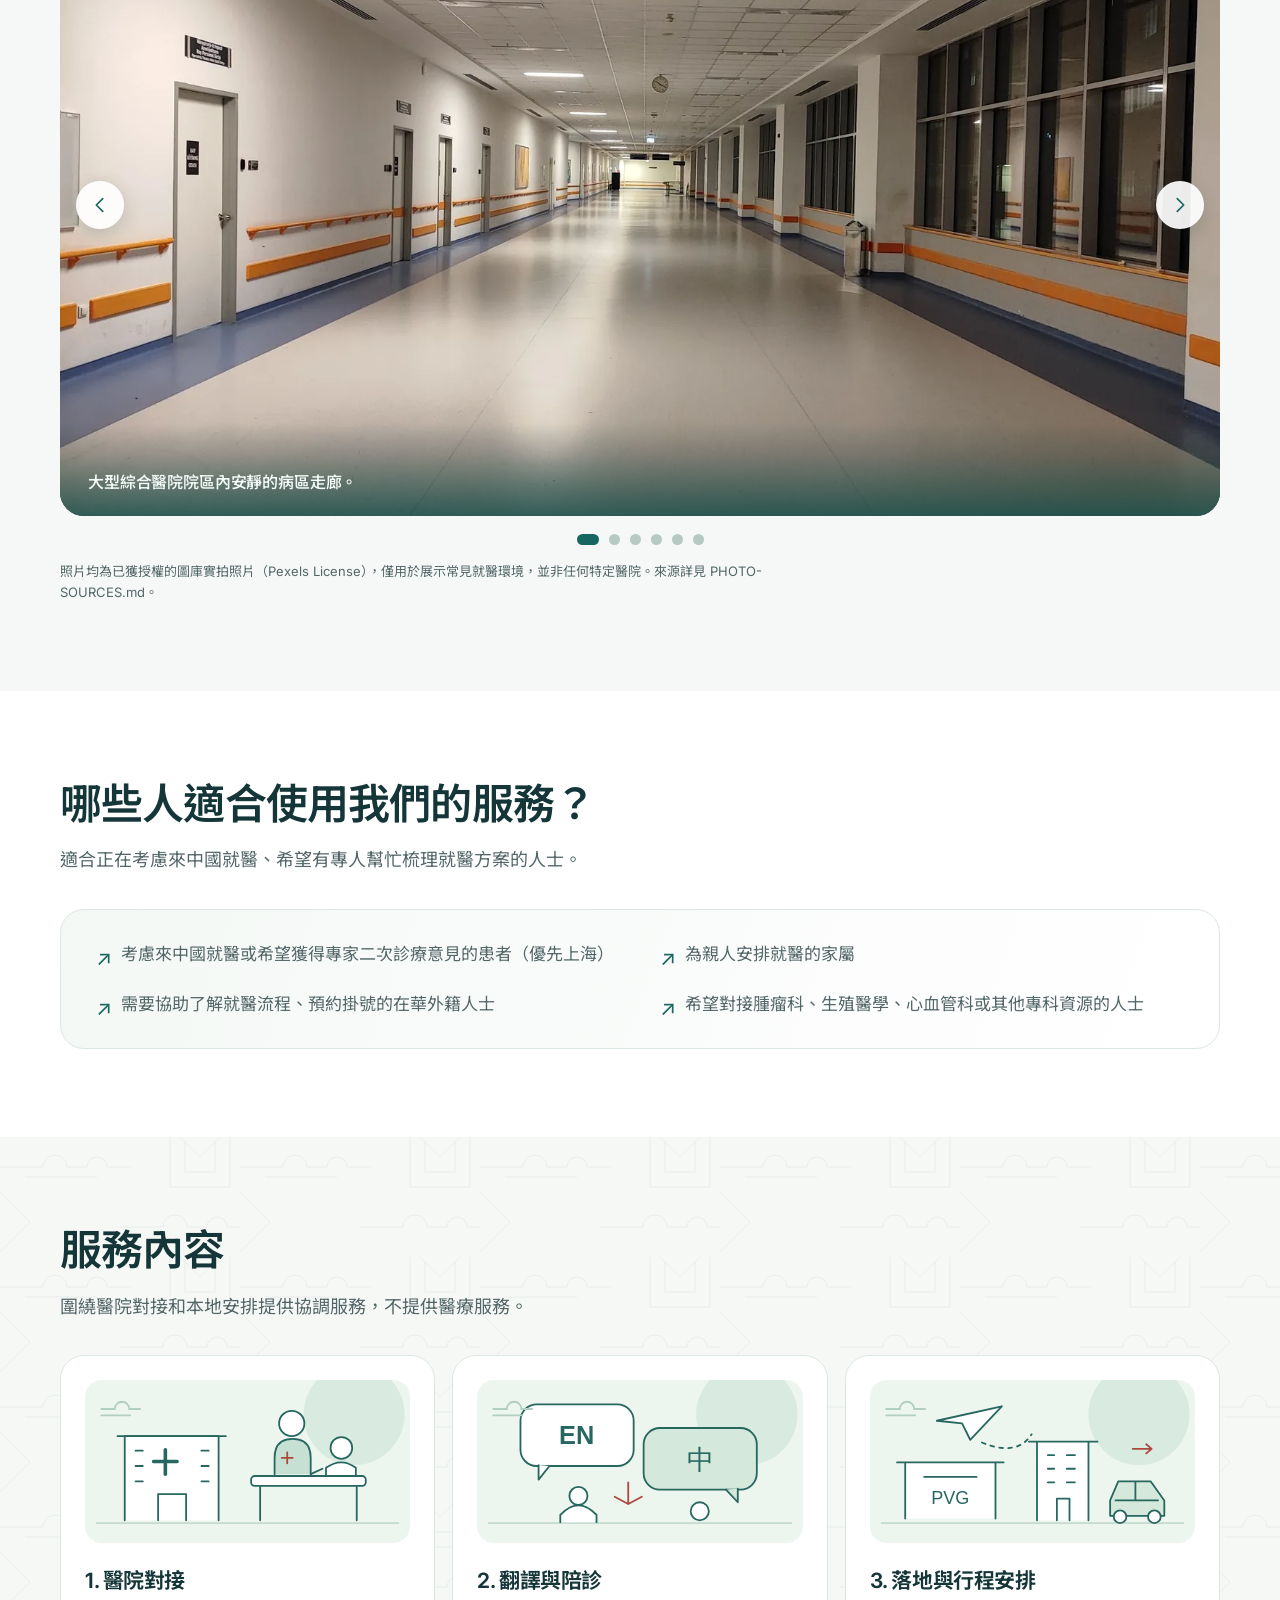
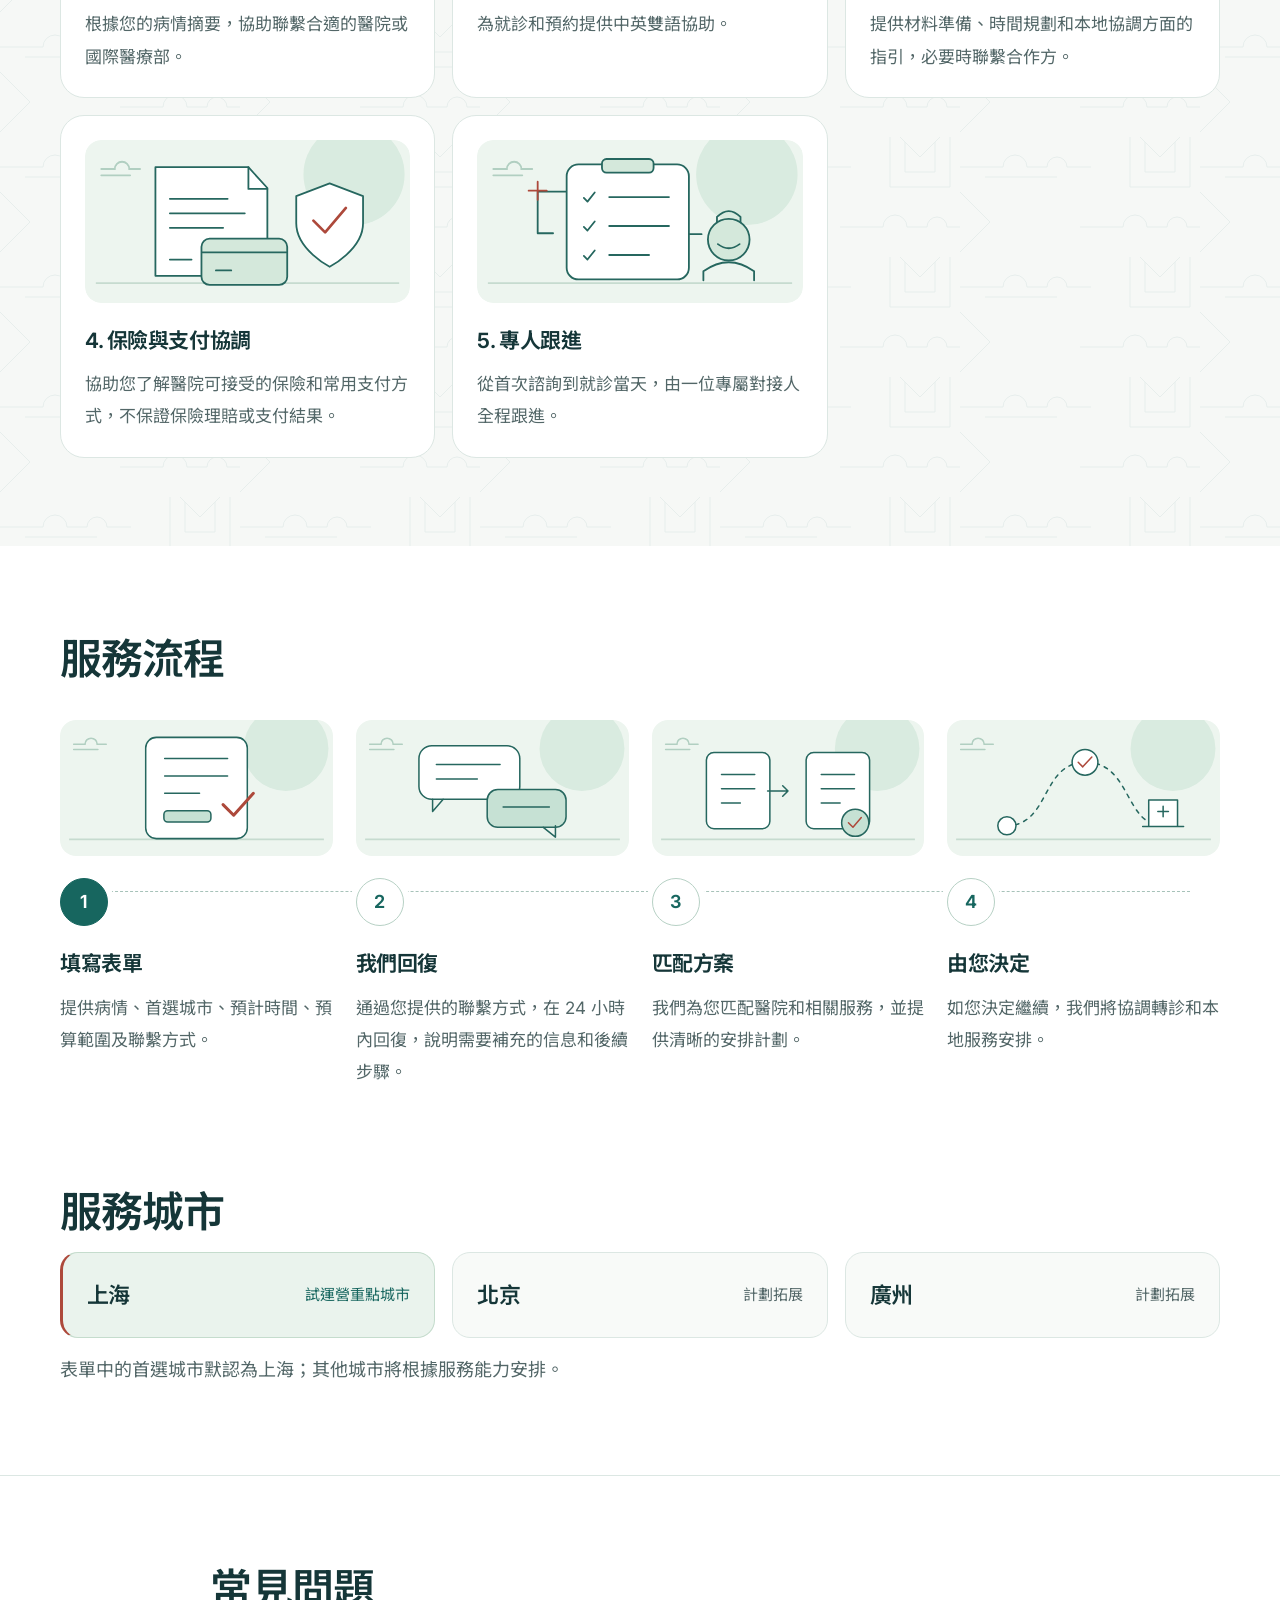
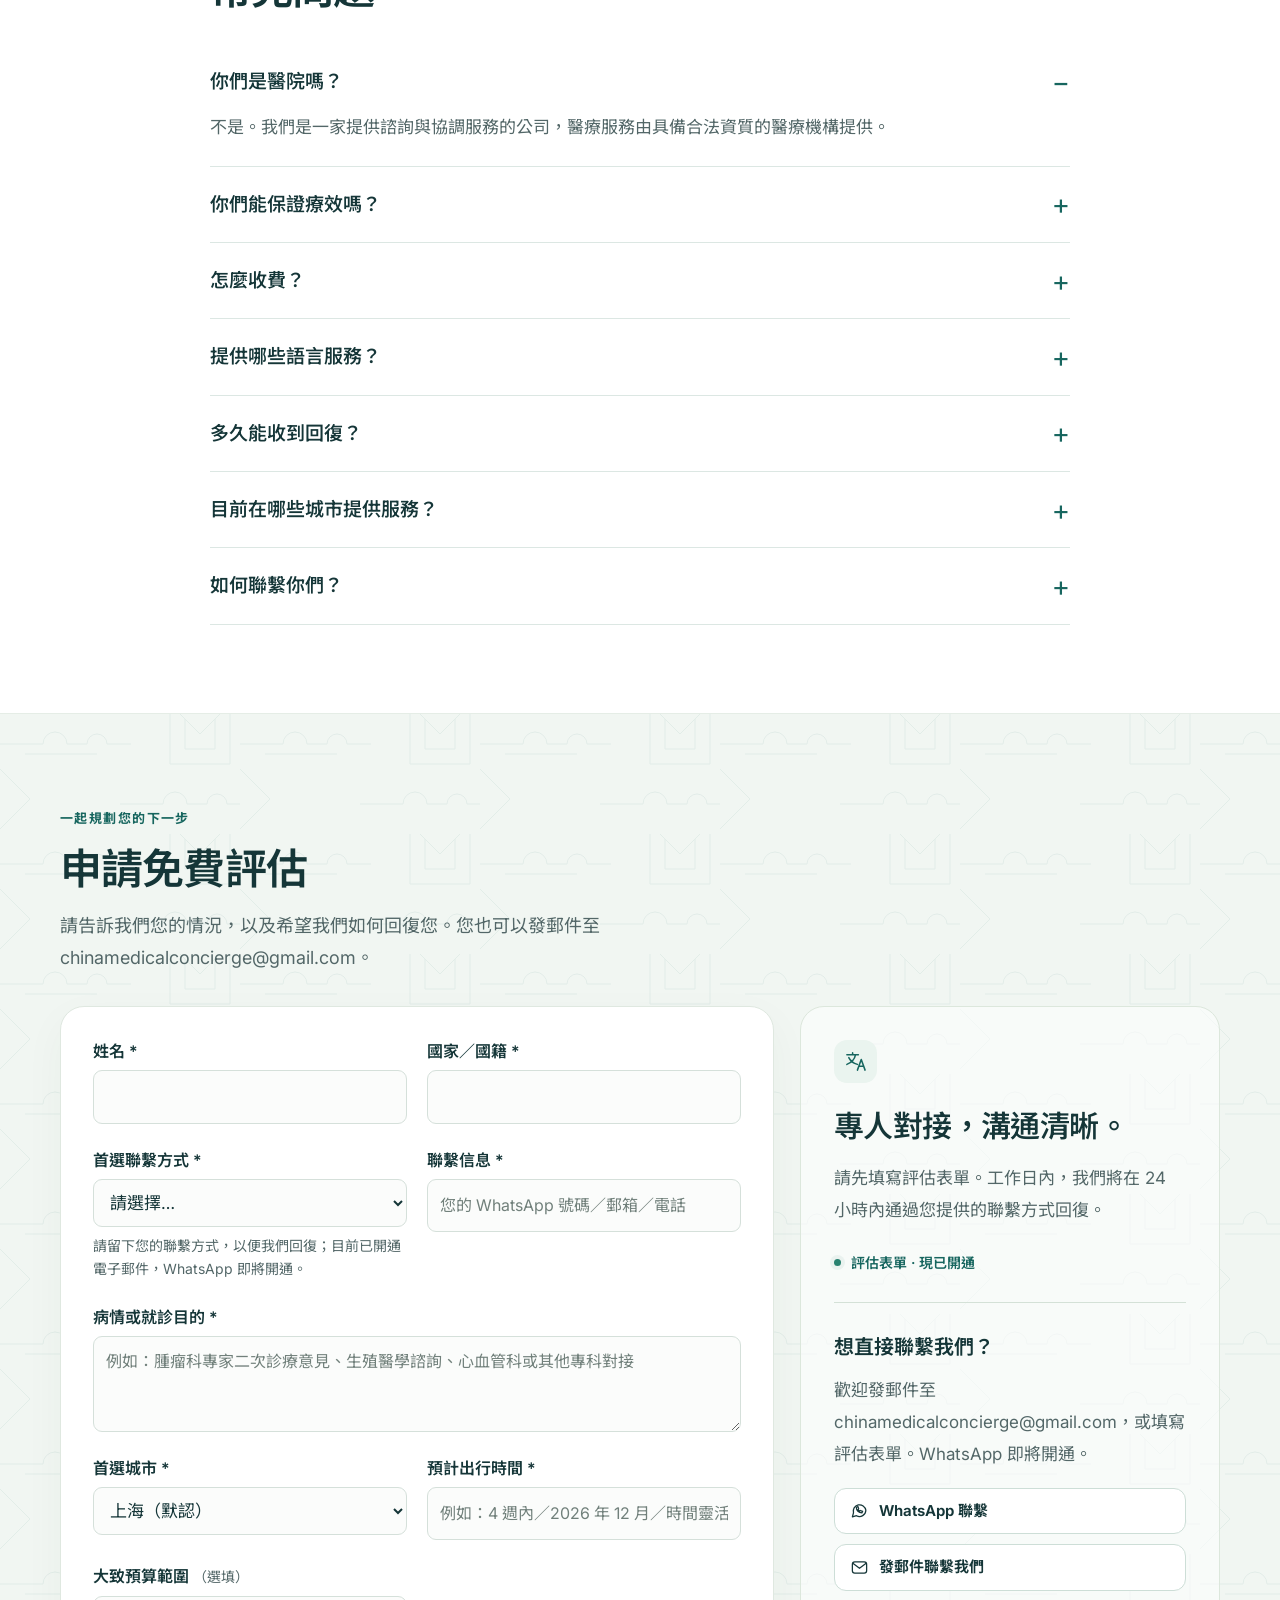
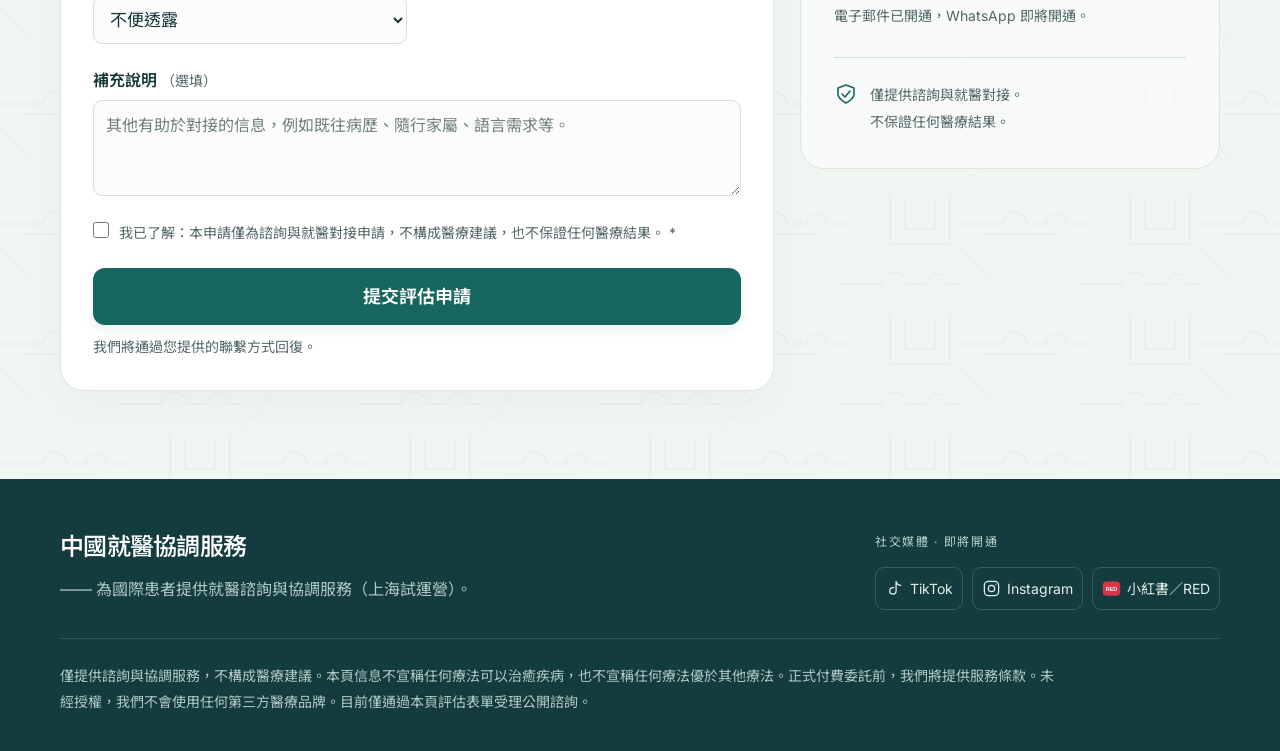
==== commit 939dcc48: "Draft v5.2: replace carousel photos, localize zh-hant copy Co-authored-by: yaml-whisperer <yaml-whis" ====
--- a/zh-hant.html
+++ b/zh-hant.html
@@ -3,8 +3,8 @@
 <head>
   <meta charset="UTF-8" />
   <meta name="viewport" content="width=device-width, initial-scale=1" />
-  <meta name="description" content="為您媒合中國上海的醫院、口譯與抵達支援。僅提供諮詢與媒合，不保證任何醫療結果。" />
-  <title>中國就醫協調服務 — 為國際旅客媒合上海醫療資源</title>
+  <meta name="description" content="為您對接中國上海的醫院、翻譯及落地協助服務。僅提供諮詢與就醫對接，不保證任何醫療結果。" />
+  <title>中國就醫協調服務 — 為國際患者對接上海醫療資源</title>
   <link rel="preconnect" href="https://fonts.googleapis.com" />
   <link rel="preconnect" href="https://fonts.gstatic.com" crossorigin />
   <link href="https://fonts.googleapis.com/css2?family=Inter:wght@400;450;500;550;600;650;700;750;800&amp;family=Noto+Sans+TC:wght@400;500;600;700&amp;display=swap" rel="stylesheet" />
@@ -14,13 +14,13 @@
   <link rel="stylesheet" href="styles.css" />
 </head>
 <body>
-  <a class="skip-link" href="#assess">跳至評估表單</a>
+  <a class="skip-link" href="#assess">跳轉到評估表單</a>
   <header class="site-header">
     <div class="wrap nav">
       <a class="logo" href="#top"><span class="brand-mark"><svg viewbox="0 0 24 24" fill="none" stroke="currentColor" stroke-width="1.6" stroke-linecap="round" stroke-linejoin="round" aria-hidden="true"><path d="M5 21V5h14v16M2 21h20M9 3h6M9 10h6m-3-3v6M9 21v-4h6v4" /></svg></span><span class="seal" aria-hidden="true">滬</span><span class="brand-name">中國就醫 <span>協調服務</span></span></a>
-      <nav class="nav-links" aria-label="主要導覽">
-        <a href="#who">適合對象</a>
-        <a href="#services">服務項目</a>
+      <nav class="nav-links" aria-label="主導航">
+        <a href="#who">適用人群</a>
+        <a href="#services">服務內容</a>
         <a href="#how">服務流程</a>
         <a href="#faq">常見問題</a>
         <a class="btn btn-primary" href="#assess">申請免費評估</a>
@@ -33,89 +33,89 @@
     <section class="hero">
       <div class="wrap hero-grid">
         <div>
-          <div class="eyebrow"><span class="live-dot"></span>上海試行服務 · 媒合與協調</div>
-          <h1>為您媒合<span class="hero-accent">中國上海的醫療資源</span>——<span class="no-break">醫院</span>、<span class="no-break">口譯</span>及<span class="no-break">抵達支援</span>。</h1>
-          <p class="lead"> 我們協助國際就醫人士聯繫醫院及可信賴的當地合作夥伴，安排諮詢、預約與行程協調。服務以上海為起點，其他城市可按個別情況商議。我們不提供醫療服務，亦不保證療效。 </p>
-          <div class="chips" aria-label="專科媒合範例">
-            <span class="chip">腫瘤科（媒合）</span>
-            <span class="chip">生殖醫學（媒合）</span>
-            <span class="chip">心臟科（媒合）</span>
-            <span class="chip">一般專科／第二醫療意見</span>
-          </div>
-          <a class="btn btn-primary" href="#assess">申請免費評估 <svg viewbox="0 0 24 24" fill="none" stroke="currentColor" stroke-width="1.6" stroke-linecap="round" stroke-linejoin="round" aria-hidden="true"><path d="M4 12h15m-5-5 5 5-5 5" /></svg></a><div class="contact-actions"><a class="btn btn-secondary" href="#assess" data-channel="whatsapp" aria-label="透過 WhatsApp 聯絡 — 即將推出"><svg viewbox="0 0 24 24" fill="none" stroke="currentColor" stroke-width="1.6" stroke-linecap="round" stroke-linejoin="round" aria-hidden="true"><path d="M20 11.6a8 8 0 0 1-11.8 7L3 20l1.4-5A8 8 0 1 1 20 11.6Z" /><path d="M8 8c0 4 3 7 7 7l1-2-3-1-1 1-2-2 1-1-1-3Z" /></svg><span>透過 WhatsApp 聯絡</span></a><a class="btn btn-secondary" href="#assess" data-channel="email" aria-label="電郵聯絡我們"><svg viewbox="0 0 24 24" fill="none" stroke="currentColor" stroke-width="1.6" stroke-linecap="round" stroke-linejoin="round" aria-hidden="true"><rect x="3" y="5" width="18" height="14" rx="3" /><path d="m4 7 8 6 8-6" /></svg><span>電郵聯絡我們</span></a></div><p class="channel-note">評估表單與電郵現已開放。WhatsApp 即將推出。</p>
+          <div class="eyebrow"><span class="live-dot"></span>上海試運營 · 就醫對接與協調</div>
+          <h1>為您對接<span class="hero-accent">中國上海的醫療資源</span>——<span class="no-break">醫院</span>、<span class="no-break">翻譯</span>及<span class="no-break">落地協助</span>。</h1>
+          <p class="lead"> 我們協助國際患者聯繫醫院及可靠的本地合作方，安排諮詢、預約和行程。服務首先在上海開展，其他城市可視具體情況商定。我們不提供醫療服務，也不保證療效。 </p>
+          <div class="chips" aria-label="可對接的專科示例">
+            <span class="chip">腫瘤科</span>
+            <span class="chip">生殖醫學</span>
+            <span class="chip">心血管科</span>
+            <span class="chip">其他專科／專家二次診療意見</span>
+          </div>
+          <a class="btn btn-primary" href="#assess">申請免費評估 <svg viewbox="0 0 24 24" fill="none" stroke="currentColor" stroke-width="1.6" stroke-linecap="round" stroke-linejoin="round" aria-hidden="true"><path d="M4 12h15m-5-5 5 5-5 5" /></svg></a><div class="contact-actions"><a class="btn btn-secondary" href="#assess" data-channel="whatsapp" aria-label="通過 WhatsApp 聯繫（即將開通）"><svg viewbox="0 0 24 24" fill="none" stroke="currentColor" stroke-width="1.6" stroke-linecap="round" stroke-linejoin="round" aria-hidden="true"><path d="M20 11.6a8 8 0 0 1-11.8 7L3 20l1.4-5A8 8 0 1 1 20 11.6Z" /><path d="M8 8c0 4 3 7 7 7l1-2-3-1-1 1-2-2 1-1-1-3Z" /></svg><span>WhatsApp 聯繫</span></a><a class="btn btn-secondary" href="#assess" data-channel="email" aria-label="發郵件聯繫我們"><svg viewbox="0 0 24 24" fill="none" stroke="currentColor" stroke-width="1.6" stroke-linecap="round" stroke-linejoin="round" aria-hidden="true"><rect x="3" y="5" width="18" height="14" rx="3" /><path d="m4 7 8 6 8-6" /></svg><span>發郵件聯繫我們</span></a></div><p class="channel-note">評估表單和電子郵件現已開通，WhatsApp 即將開通。</p>
         </div>
         <aside class="hero-card" aria-label="服務概覽">
-          <div class="city-art" aria-hidden="true"><div class="art-label">您的下一段旅程<br><strong>從上海開始。</strong></div>
+          <div class="city-art" aria-hidden="true"><div class="art-label">您的就醫旅程<br><strong>從上海開始。</strong></div>
           <svg class="skyline" viewbox="0 0 500 310" fill="none"><defs><lineargradient id="tower" x1="0" y1="0" x2="0" y2="1"><stop stop-color="#d6f3ef" /><stop offset="1" stop-color="#81b8b0" /></lineargradient></defs><circle cx="345" cy="105" r="68" fill="#d3f2d8" opacity=".5" /><path d="M0 274Q100 237 235 272t265-9v47H0Z" fill="#28636a" /><g fill="url(#tower)" stroke="#b7e2d8" stroke-width="1.2"><path d="M94 270V160h40v110M144 270V196h25v74M186 270V133h30v137M244 270V156h30v114M292 270V106l27-18 27 18v164M364 270V86l24-37 17 221M418 270V134l27-18 9 154" /><path d="m50 269 14-96h12l14 96M70 80v139" /><circle cx="70" cy="123" r="24" /><circle cx="70" cy="185" r="12" /><path d="m360 270 27-205 8 205" /></g><g stroke="#f1fff8" opacity=".5"><path d="M102 180h24m-24 18h24m-24 18h24m-24 18h24M300 121h38m-38 20h38m-38 20h38m-38 20h38m-38 20h38m-38 20h38M192 153h18m-18 20h18m-18 20h18m-18 20h18" /></g><path d="M0 291q120-18 250 0t250-4" stroke="#8dcec4" stroke-width="2" opacity=".6" /></svg>
           <div class="art-tag">31.2304° N 121.4737° E</div></div><div class="snapshot-body">
-          <h2>僅提供諮詢與媒合</h2>
-          <p>醫療服務由具合法資質的醫院提供。我們協調轉介、口譯與行程安排。</p>
+          <h2>僅提供諮詢與就醫對接</h2>
+          <p>醫療服務由具備合法資質的醫院提供。我們負責協調轉診、翻譯和行程安排。</p>
           <ul>
             <li>主要服務城市：上海</li>
-            <li>回覆目標：工作日內 24 小時內</li>
-            <li>目前公開聯絡方式：僅限評估表單</li>
+            <li>回復時間：工作日 24 小時內</li>
+            <li>目前對外受理渠道：僅限評估表單</li>
             <li>不保證醫療結果</li>
           </ul>
         </div></aside>
       </div>
     </section>
 
-    <div class="trust-strip"><div class="wrap trust-items"><span><svg viewbox="0 0 24 24" fill="none" stroke="currentColor" stroke-width="1.6" stroke-linecap="round" stroke-linejoin="round" aria-hidden="true"><path d="m12 3 8 3v6c0 5-8 9-8 9s-8-4-8-9V6l8-3Z" /><path d="m8 12 3 3 5-6" /></svg>提供諮詢，非醫療服務</span><span><svg viewbox="0 0 24 24" fill="none" stroke="currentColor" stroke-width="1.6" stroke-linecap="round" stroke-linejoin="round" aria-hidden="true"><path d="M3 5h12M9 3v2m-4 3c2 4 5 6 9 7M12 5c-1 5-4 8-9 10m11 6 4-11 4 11m-6-4h4" /></svg>雙語支援</span><span><svg viewbox="0 0 24 24" fill="none" stroke="currentColor" stroke-width="1.6" stroke-linecap="round" stroke-linejoin="round" aria-hidden="true"><rect x="2" y="5" width="20" height="14" rx="3" /><path d="M2 10h20M6 15h4" /></svg>清楚列明協調費用</span></div></div>
+    <div class="trust-strip"><div class="wrap trust-items"><span><svg viewbox="0 0 24 24" fill="none" stroke="currentColor" stroke-width="1.6" stroke-linecap="round" stroke-linejoin="round" aria-hidden="true"><path d="m12 3 8 3v6c0 5-8 9-8 9s-8-4-8-9V6l8-3Z" /><path d="m8 12 3 3 5-6" /></svg>僅提供諮詢，不提供醫療服務</span><span><svg viewbox="0 0 24 24" fill="none" stroke="currentColor" stroke-width="1.6" stroke-linecap="round" stroke-linejoin="round" aria-hidden="true"><path d="M3 5h12M9 3v2m-4 3c2 4 5 6 9 7M12 5c-1 5-4 8-9 10m11 6 4-11 4 11m-6-4h4" /></svg>中英雙語服務</span><span><svg viewbox="0 0 24 24" fill="none" stroke="currentColor" stroke-width="1.6" stroke-linecap="round" stroke-linejoin="round" aria-hidden="true"><rect x="2" y="5" width="20" height="14" rx="3" /><path d="M2 10h20M6 15h4" /></svg>協調費用事先明確告知</span></div></div>
     <section class="section" id="facilities">
       <div class="wrap">
         <h2>上海就醫環境</h2>
-        <p class="section-intro">我們協助與上海的醫院建立聯繫。以下照片展示患者就診時常見的環境類型——問診室、手術室與安靜的公共空間。醫療服務由具合法資質的醫院提供；我們僅提供諮詢與媒合。</p>
+        <p class="section-intro">我們協助您與上海的醫院建立聯繫。以下照片展示了就醫時常見的環境——診室、病房、手術室、影像檢查室和安靜的公共區域。醫療服務由具備合法資質的醫院提供；我們僅提供諮詢與就醫對接。</p>
         <div class="facility-impressions">
           <article class="card">
             <h3>大型綜合醫院</h3>
-            <p>許多首次問診與住院安排會在大型綜合醫院進行——寬敞的走廊，以及全日制醫院日常的公共空間。</p>
+            <p>很多首診和住院安排都在大型綜合醫院進行——寬敞的走廊與公共區域，是大型醫院日常運轉的一部分。</p>
           </article>
           <article class="card">
-            <h3>專科或國際醫療部環境</h3>
-            <p>較為安靜的問診室與接待區，常見於專科或國際醫療就診，方便說明病情與提出問題。</p>
+            <h3>專科及國際醫療部</h3>
+            <p>診室和候診區相對安靜，常見於專科門診或國際醫療部，便於詳細介紹病情、充分溝通。</p>
           </article>
           <article class="card">
-            <h3>現代手術樓區</h3>
-            <p>當代手術樓層常見的手術室與配套空間：已備妥的手術台、手術照明，以及受控、設備齊全的環境。</p>
-          </article>
-        </div>
-        <div class="facilities-carousel" role="region" aria-roledescription="carousel" aria-label="常見就醫環境照片" tabindex="0">
+            <h3>現代化手術中心</h3>
+            <p>現代化手術室及配套空間：準備就緒的手術台、無影燈，以及潔淨、設備齊全的環境。</p>
+          </article>
+        </div>
+        <div class="facilities-carousel" role="region" aria-roledescription="輪播圖" aria-label="常見就醫環境照片" tabindex="0">
           <div class="carousel-viewport">
             <ul class="carousel-track">
               <li class="carousel-slide" data-slide="0">
                 <figure>
-                  <img src="assets/photos/photo-01-hospital-corridor.webp" alt="一條明亮、空無一人的醫院走廊，兩側有窗戶與扶手，地面潔淨並向遠處延伸。" width="1600" height="900" loading="eager" decoding="async" />
-                  <figcaption>大型綜合醫院校園中常見的寧靜公共走廊。</figcaption>
+                  <img src="assets/photos/photo-01-hospital-corridor.webp" alt="一條狹長整潔的醫院走廊，牆邊設有扶手，一側是落地窗。" width="1600" height="900" loading="eager" decoding="async" />
+                  <figcaption>大型綜合醫院院區內安靜的病區走廊。</figcaption>
                 </figure>
               </li>
               <li class="carousel-slide" data-slide="1">
                 <figure>
-                  <img src="assets/photos/photo-02-waiting-area.webp" alt="明亮的候診區，設有藍色座椅、木質茶几、接待櫃檯與木門。" width="1600" height="900" loading="lazy" decoding="async" />
-                  <figcaption>專科或國際醫療就診時常見的安靜候診與接待空間。</figcaption>
+                  <img src="assets/photos/photo-02-reception-lounge.webp" alt="安靜的候診休息區，擺放白色單人沙發與藍色靠墊，牆上掛有海景畫作。" width="1600" height="900" loading="lazy" decoding="async" />
+                  <figcaption>國際醫療部常見的安靜候診休息區。</figcaption>
                 </figure>
               </li>
               <li class="carousel-slide" data-slide="2">
                 <figure>
-                  <img src="assets/photos/photo-03-consultation-room.webp" alt="穿白袍的醫師隔著問診桌與訪客交谈，鄰側空間可見檢查床。" width="1600" height="900" loading="lazy" decoding="async" />
-                  <figcaption>問診室，桌後即可見檢查空間。</figcaption>
+                  <img src="assets/photos/photo-03-doctor-consultation.webp" alt="穿白大褂的亞裔女醫生在問診中認真傾聽患者講述。" width="1600" height="900" loading="lazy" decoding="async" />
+                  <figcaption>醫生一對一問診，認真傾聽病情。</figcaption>
                 </figure>
               </li>
               <li class="carousel-slide" data-slide="3">
                 <figure>
-                  <img src="assets/photos/photo-04-examination-room.webp" alt="整潔且空置的檢查室，內有舖藍布的檢查床、側邊診療台與監護儀器。" width="1600" height="900" loading="lazy" decoding="async" />
-                  <figcaption>已備妥的檢查室，設有檢查床與監護設備。</figcaption>
+                  <img src="assets/photos/photo-04-patient-ward.webp" alt="整潔、空置的住院病房，設有可調節病床、床頭櫃和床間隔簾。" width="1600" height="900" loading="lazy" decoding="async" />
+                  <figcaption>明亮的住院病房，床位之間設有隔簾。</figcaption>
                 </figure>
               </li>
               <li class="carousel-slide" data-slide="4">
                 <figure>
-                  <img src="assets/photos/photo-05-operating-theatre-prepared.webp" alt="整潔且空置的手術室，內有舖藍布的手術台、懸掛式手術燈與麻醉設備。" width="1600" height="900" loading="lazy" decoding="async" />
-                  <figcaption>已備妥的手術室，可見手術照明與配套設備。</figcaption>
+                  <img src="assets/photos/photo-05-operating-theatre.webp" alt="整潔、準備就緒的手術室，設有手術台、無影燈和麻醉設備。" width="1600" height="900" loading="lazy" decoding="async" />
+                  <figcaption>準備就緒的手術室，配有無影燈和麻醉設備。</figcaption>
                 </figure>
               </li>
               <li class="carousel-slide" data-slide="5">
                 <figure>
-                  <img src="assets/photos/photo-06-operating-theatre-advanced.webp" alt="現代化手術室，設有環形手術燈、舖無菌巾的手術台與手術顯微鏡。" width="1600" height="900" loading="lazy" decoding="async" />
-                  <figcaption>當代手術室，配備專用照明與影像支援設備。</figcaption>
+                  <img src="assets/photos/photo-06-ct-imaging-room.webp" alt="明亮整潔的影像檢查室，內有現代化CT掃描儀和檢查床。" width="1600" height="900" loading="lazy" decoding="async" />
+                  <figcaption>現代化的CT影像檢查室。</figcaption>
                 </figure>
               </li>
             </ul>
@@ -129,20 +129,20 @@
           <div class="carousel-dots" aria-label="選擇照片"></div>
           <p class="carousel-status visually-hidden" aria-live="polite" aria-atomic="true"></p>
         </div>
-        <p class="photo-credit">照片為可再利用的庫存實景，僅用於說明常見就醫環境，並不指向任何特定醫院。來源：Pexels License，詳見 PHOTO-SOURCES.md。</p>
+        <p class="photo-credit">照片均為已獲授權的圖庫實拍照片（Pexels License），僅用於展示常見就醫環境，並非任何特定醫院。來源詳見 PHOTO-SOURCES.md。</p>
       </div>
     </section>
 
     <section class="section" id="who">
       <div class="wrap">
-        <h2>適合哪些人士？</h2>
-        <p class="section-intro">為正在考慮赴中國就醫、希望有專人協助了解選項的人士而設。</p>
+        <h2>哪些人適合使用我們的服務？</h2>
+        <p class="section-intro">適合正在考慮來中國就醫、希望有專人幫忙梳理就醫方案的人士。</p>
         <div class="card audience">
           <ul>
-            <li>考慮赴中國就醫或尋求第二醫療意見的人士（上海優先）</li>
+            <li>考慮來中國就醫或希望獲得專家二次診療意見的患者（優先上海）</li>
             <li>為親人安排就醫的家屬</li>
-            <li>需要協助了解醫院流程及安排預約的外籍居民</li>
-            <li>希望了解腫瘤科、生殖醫學、心臟科或一般專科媒合的人士</li>
+            <li>需要協助了解就醫流程、預約掛號的在華外籍人士</li>
+            <li>希望對接腫瘤科、生殖醫學、心血管科或其他專科資源的人士</li>
           </ul>
         </div>
       </div>
@@ -150,28 +150,28 @@
 
     <section class="section" id="services">
       <div class="wrap">
-        <h2>服務項目</h2>
-        <p class="section-intro">圍繞醫院媒合與當地安排提供協調服務，並非醫療服務。</p>
+        <h2>服務內容</h2>
+        <p class="section-intro">圍繞醫院對接和本地安排提供協調服務，不提供醫療服務。</p>
         <div class="grid-3">
-          <article class="card service-card"><img class="service-art" src="assets/hospital.svg" alt="醫院建築與醫師、訪客的諮詢示意" loading="lazy" width="360" height="180" />
-            <div class="service-icon"><svg viewbox="0 0 24 24" fill="none" stroke="currentColor" stroke-width="1.6" stroke-linecap="round" stroke-linejoin="round" aria-hidden="true"><path d="M5 21V5h14v16M2 21h20M9 3h6M9 10h6m-3-3v6M9 21v-4h6v4" /></svg></div><h3>1. 醫院媒合</h3>
-            <p>根據您的個案摘要，協助聯繫合適的醫院或國際醫療部門。</p>
-          </article>
-          <article class="card service-card"><img class="service-art" src="assets/interpreter.svg" alt="英語及中文對話與口譯支援示意" loading="lazy" width="360" height="180" />
-            <div class="service-icon"><svg viewbox="0 0 24 24" fill="none" stroke="currentColor" stroke-width="1.6" stroke-linecap="round" stroke-linejoin="round" aria-hidden="true"><path d="M3 5h12M9 3v2m-4 3c2 4 5 6 9 7M12 5c-1 5-4 8-9 10m11 6 4-11 4 11m-6-4h4" /></svg></div><h3>2. 口譯與陪診</h3>
-            <p>為就診及預約提供雙語支援。</p>
-          </article>
-          <article class="card service-card"><img class="service-art" src="assets/arrival.svg" alt="飛抵上海浦東機場、住宿與用車協調示意" loading="lazy" width="360" height="180" />
-            <div class="service-icon"><svg viewbox="0 0 24 24" fill="none" stroke="currentColor" stroke-width="1.6" stroke-linecap="round" stroke-linejoin="round" aria-hidden="true"><path d="m3 12 18-8-6 17-4-7-8-2Z" /><path d="m11 14 6-6" /></svg></div><h3>3. 抵達與行程安排</h3>
-            <p>提供文件、時間規劃與當地協調指引，並視需要聯繫合作夥伴。</p>
-          </article>
-          <article class="card service-card"><img class="service-art" src="assets/payment.svg" alt="付款卡、費用文件與保險盾牌示意" loading="lazy" width="360" height="180" />
-            <div class="service-icon"><svg viewbox="0 0 24 24" fill="none" stroke="currentColor" stroke-width="1.6" stroke-linecap="round" stroke-linejoin="round" aria-hidden="true"><rect x="2" y="5" width="20" height="14" rx="3" /><path d="M2 10h20M6 15h4" /></svg></div><h3>4. 保險與付款協調</h3>
-            <p>協助了解醫院接受的保險及一般付款方式，不保證承保或付款結果。</p>
-          </article>
-          <article class="card service-card"><img class="service-art" src="assets/coordination.svg" alt="個案清單與專人聯絡窗口示意" loading="lazy" width="360" height="180" />
-            <div class="service-icon"><svg viewbox="0 0 24 24" fill="none" stroke="currentColor" stroke-width="1.6" stroke-linecap="round" stroke-linejoin="round" aria-hidden="true"><rect x="4" y="5" width="16" height="16" rx="3" /><path d="M9 5V3h6v2M8 11h8m-8 5h5" /></svg></div><h3>5. 個案協調</h3>
-            <p>從首次查詢到就診當日，由單一聯絡窗口協助跟進。</p>
+          <article class="card service-card"><img class="service-art" src="assets/hospital.svg" alt="醫院建築及醫生接待諮詢的示意圖" loading="lazy" width="360" height="180" />
+            <div class="service-icon"><svg viewbox="0 0 24 24" fill="none" stroke="currentColor" stroke-width="1.6" stroke-linecap="round" stroke-linejoin="round" aria-hidden="true"><path d="M5 21V5h14v16M2 21h20M9 3h6M9 10h6m-3-3v6M9 21v-4h6v4" /></svg></div><h3>1. 醫院對接</h3>
+            <p>根據您的病情摘要，協助聯繫合適的醫院或國際醫療部。</p>
+          </article>
+          <article class="card service-card"><img class="service-art" src="assets/interpreter.svg" alt="中英文對話與翻譯服務示意圖" loading="lazy" width="360" height="180" />
+            <div class="service-icon"><svg viewbox="0 0 24 24" fill="none" stroke="currentColor" stroke-width="1.6" stroke-linecap="round" stroke-linejoin="round" aria-hidden="true"><path d="M3 5h12M9 3v2m-4 3c2 4 5 6 9 7M12 5c-1 5-4 8-9 10m11 6 4-11 4 11m-6-4h4" /></svg></div><h3>2. 翻譯與陪診</h3>
+            <p>為就診和預約提供中英雙語協助。</p>
+          </article>
+          <article class="card service-card"><img class="service-art" src="assets/arrival.svg" alt="抵達上海浦東機場、住宿及用車安排示意圖" loading="lazy" width="360" height="180" />
+            <div class="service-icon"><svg viewbox="0 0 24 24" fill="none" stroke="currentColor" stroke-width="1.6" stroke-linecap="round" stroke-linejoin="round" aria-hidden="true"><path d="m3 12 18-8-6 17-4-7-8-2Z" /><path d="m11 14 6-6" /></svg></div><h3>3. 落地與行程安排</h3>
+            <p>提供材料準備、時間規劃和本地協調方面的指引，必要時聯繫合作方。</p>
+          </article>
+          <article class="card service-card"><img class="service-art" src="assets/payment.svg" alt="銀行卡、費用單據與保險示意圖" loading="lazy" width="360" height="180" />
+            <div class="service-icon"><svg viewbox="0 0 24 24" fill="none" stroke="currentColor" stroke-width="1.6" stroke-linecap="round" stroke-linejoin="round" aria-hidden="true"><rect x="2" y="5" width="20" height="14" rx="3" /><path d="M2 10h20M6 15h4" /></svg></div><h3>4. 保險與支付協調</h3>
+            <p>協助您了解醫院可接受的保險和常用支付方式，不保證保險理賠或支付結果。</p>
+          </article>
+          <article class="card service-card"><img class="service-art" src="assets/coordination.svg" alt="就醫事項清單與專屬對接人示意圖" loading="lazy" width="360" height="180" />
+            <div class="service-icon"><svg viewbox="0 0 24 24" fill="none" stroke="currentColor" stroke-width="1.6" stroke-linecap="round" stroke-linejoin="round" aria-hidden="true"><rect x="4" y="5" width="16" height="16" rx="3" /><path d="M9 5V3h6v2M8 11h8m-8 5h5" /></svg></div><h3>5. 專人跟進</h3>
+            <p>從首次諮詢到就診當天，由一位專屬對接人全程跟進。</p>
           </article>
         </div>
       </div>
@@ -181,25 +181,25 @@
       <div class="wrap">
         <h2>服務流程</h2>
         <div class="grid-4 timeline">
-          <article class="card"><img class="journey-art" src="assets/journey-form.svg" alt="填寫評估申請" loading="lazy" width="360" height="180" />
+          <article class="card"><img class="journey-art" src="assets/journey-form.svg" alt="填寫評估申請表" loading="lazy" width="360" height="180" />
             <div class="step-num">1</div>
             <h3>填寫表單</h3>
-            <p>提供病況、偏好城市、預計時間、預算範圍及聯絡方式。</p>
-          </article>
-          <article class="card"><img class="journey-art" src="assets/journey-reply.svg" alt="收到協調專員的回覆" loading="lazy" width="360" height="180" />
+            <p>提供病情、首選城市、預計時間、預算範圍及聯繫方式。</p>
+          </article>
+          <article class="card"><img class="journey-art" src="assets/journey-reply.svg" alt="收到協調專員的回復" loading="lazy" width="360" height="180" />
             <div class="step-num">2</div>
-            <h3>我們回覆</h3>
-            <p>透過您提供的聯絡方式，於 24 小時內回覆補充問題與後續步驟。</p>
-          </article>
-          <article class="card"><img class="journey-art" src="assets/journey-match.svg" alt="了解媒合的醫院與支援選項" loading="lazy" width="360" height="180" />
+            <h3>我們回復</h3>
+            <p>通過您提供的聯繫方式，在 24 小時內回復，說明需要補充的信息和後續步驟。</p>
+          </article>
+          <article class="card"><img class="journey-art" src="assets/journey-match.svg" alt="了解匹配的醫院和服務方案" loading="lazy" width="360" height="180" />
             <div class="step-num">3</div>
-            <h3>媒合選項</h3>
-            <p>我們媒合醫院與支援選項，並提供清楚的安排計畫。</p>
+            <h3>匹配方案</h3>
+            <p>我們為您匹配醫院和相關服務，並提供清晰的安排計劃。</p>
           </article>
           <article class="card"><img class="journey-art" src="assets/journey-decide.svg" alt="決定下一步並協調就診安排" loading="lazy" width="360" height="180" />
             <div class="step-num">4</div>
             <h3>由您決定</h3>
-            <p>若您決定繼續，我們將協調轉介與當地支援。</p>
+            <p>如您決定繼續，我們將協調轉診和本地服務安排。</p>
           </article>
         </div>
       </div>
@@ -211,18 +211,18 @@
         <div class="cities">
           <div class="city">
             <strong>上海</strong>
-            <span>試行服務重點</span>
+            <span>試運營重點城市</span>
           </div>
           <div class="city">
             <strong>北京</strong>
-            <span>規劃擴展</span>
+            <span>計劃拓展</span>
           </div>
           <div class="city">
             <strong>廣州</strong>
-            <span>規劃擴展</span>
-          </div>
-        </div>
-        <p class="section-intro" style="margin-top:1rem;margin-bottom:0;"> 表單的偏好城市預設為上海；其他城市將視服務量能安排。 </p>
+            <span>計劃拓展</span>
+          </div>
+        </div>
+        <p class="section-intro" style="margin-top:1rem;margin-bottom:0;"> 表單中的首選城市默認為上海；其他城市將根據服務能力安排。 </p>
       </div>
     </section>
 
@@ -230,32 +230,32 @@
       <div class="wrap faq">
         <h2>常見問題</h2>
         <details open>
-          <summary>你們經營醫院嗎？</summary>
-          <p>不是。我們是一家提供諮詢與協調服務的公司，醫療服務由具合法資質的醫療機構提供。</p>
-        </details>
-        <details>
-          <summary>你們可以保證療效嗎？</summary>
-          <p>不可以。我們不承諾任何醫療結果。</p>
-        </details>
-        <details>
-          <summary>如何收費？</summary>
-          <p>了解您的個案後，我們會提供諮詢與協調服務的報價。醫療費用一般直接支付予醫院。</p>
-        </details>
-        <details>
-          <summary>提供哪些語言支援？</summary>
-          <p>以英語為主；其他語言將視合作夥伴的服務情況安排。</p>
-        </details>
-        <details>
-          <summary>多久會收到回覆？</summary>
-          <p>我們力求於工作日內 24 小時內回覆新的表單查詢。</p>
-        </details>
-        <details>
-          <summary>首先提供哪些地區的服務？</summary>
-          <p>試行階段以上海為重點，北京及廣州為規劃中的擴展城市。</p>
-        </details>
-        <details>
-          <summary>如何聯絡你們？</summary>
-          <p>請使用本頁的評估表單。電郵聯絡已開放，WhatsApp 將於日後加入。</p>
+          <summary>你們是醫院嗎？</summary>
+          <p>不是。我們是一家提供諮詢與協調服務的公司，醫療服務由具備合法資質的醫療機構提供。</p>
+        </details>
+        <details>
+          <summary>你們能保證療效嗎？</summary>
+          <p>不能。我們不承諾任何醫療結果。</p>
+        </details>
+        <details>
+          <summary>怎麼收費？</summary>
+          <p>了解您的病情後，我們會就諮詢與協調服務單獨報價。醫療費用一般直接支付給醫院。</p>
+        </details>
+        <details>
+          <summary>提供哪些語言服務？</summary>
+          <p>以英語為主；其他語言將根據合作方的服務情況安排。</p>
+        </details>
+        <details>
+          <summary>多久能收到回復？</summary>
+          <p>工作日內，我們力爭在 24 小時內回復新提交的表單。</p>
+        </details>
+        <details>
+          <summary>目前在哪些城市提供服務？</summary>
+          <p>試運營階段以上海為重點，北京、廣州為計劃拓展城市。</p>
+        </details>
+        <details>
+          <summary>如何聯繫你們？</summary>
+          <p>請使用本頁的評估表單，也可以發送電子郵件聯繫我們；WhatsApp 將於稍後開通。</p>
         </details>
       </div>
     </section>
@@ -263,12 +263,12 @@
     <section class="section form-section" id="assess">
       <div class="wrap">
         <div class="eyebrow">一起規劃您的下一步</div><h2>申請免費評估</h2>
-        <p class="section-intro"> 請告訴我們您的情況與希望收到回覆的方式。您也可以來信 chinamedicalconcierge@gmail.com。 </p>
+        <p class="section-intro"> 請告訴我們您的情況，以及希望我們如何回復您。您也可以發郵件至 chinamedicalconcierge@gmail.com。 </p>
         <div class="assessment-layout"><div class="form-shell">
           <form id="lead-form" name="assessment" method="POST" data-netlify="true" data-netlify-honeypot="bot-field" netlify novalidate>
             <input type="hidden" name="form-name" value="assessment" />
             <p class="visually-hidden" style="position:absolute;left:-10000px;height:1px;width:1px;overflow:hidden;">
-              <label>請勿填寫此欄： <input name="bot-field" tabindex="-1" autocomplete="off" /></label>
+              <label>請勿填寫此項： <input name="bot-field" tabindex="-1" autocomplete="off" /></label>
             </p>
             <div class="form-grid">
               <div class="field" data-field="full_name">
@@ -284,48 +284,48 @@
               </div>
 
               <div class="field" data-field="contact_method">
-                <label for="contact_method">偏好的聯絡方式 <span aria-hidden="true">*</span></label>
+                <label for="contact_method">首選聯繫方式 <span aria-hidden="true">*</span></label>
                 <select id="contact_method" name="contact_method" required>
                   <option value="">請選擇…</option>
                   <option value="whatsapp">WhatsApp（您的號碼）</option>
-                  <option value="email">電郵（您的地址）</option>
+                  <option value="email">電子郵件（您的郵箱地址）</option>
                   <option value="phone">電話（您的號碼）</option>
                 </select>
-                <span class="hint">請提供您的聯絡資料以便回覆；電郵已開放，WhatsApp 即將推出。</span>
-                <span class="error-msg">請選擇聯絡方式。</span>
+                <span class="hint">請留下您的聯繫方式，以便我們回復；目前已開通電子郵件，WhatsApp 即將開通。</span>
+                <span class="error-msg">請選擇聯繫方式。</span>
               </div>
 
               <div class="field" data-field="contact_value">
-                <label for="contact_value">聯絡資料 <span aria-hidden="true">*</span></label>
-                <input id="contact_value" name="contact_value" type="text" required placeholder="您的 WhatsApp／電郵／電話" />
-                <span class="error-msg">請填寫我們可用來回覆您的聯絡資料。</span>
+                <label for="contact_value">聯繫信息 <span aria-hidden="true">*</span></label>
+                <input id="contact_value" name="contact_value" type="text" required placeholder="您的 WhatsApp 號碼／郵箱／電話" />
+                <span class="error-msg">請填寫我們可以用來回復您的聯繫信息。</span>
               </div>
 
               <div class="field full" data-field="condition">
-                <label for="condition">病況或就診原因 <span aria-hidden="true">*</span></label>
-                <textarea id="condition" name="condition" required placeholder="例如：腫瘤科第二醫療意見、生殖醫學諮詢、心臟科或一般專科媒合"></textarea>
-                <span class="error-msg">請簡述病況或就診原因。</span>
+                <label for="condition">病情或就診目的 <span aria-hidden="true">*</span></label>
+                <textarea id="condition" name="condition" required placeholder="例如：腫瘤科專家二次診療意見、生殖醫學諮詢、心血管科或其他專科對接"></textarea>
+                <span class="error-msg">請簡要描述病情或就診目的。</span>
               </div>
 
               <div class="field" data-field="preferred_city">
-                <label for="preferred_city">偏好的城市 <span aria-hidden="true">*</span></label>
+                <label for="preferred_city">首選城市 <span aria-hidden="true">*</span></label>
                 <select id="preferred_city" name="preferred_city" required>
-                  <option value="Shanghai" selected>上海（預設）</option>
+                  <option value="Shanghai" selected>上海（默認）</option>
                   <option value="Beijing">北京</option>
                   <option value="Guangzhou">廣州</option>
-                  <option value="Other">其他／另行商議</option>
+                  <option value="Other">其他／另行商定</option>
                 </select>
-                <span class="error-msg">請選擇偏好的城市。</span>
+                <span class="error-msg">請選擇首選城市。</span>
               </div>
 
               <div class="field" data-field="timeline">
                 <label for="timeline">預計出行時間 <span aria-hidden="true">*</span></label>
-                <input id="timeline" name="timeline" type="text" required placeholder="例如：4 週內／2026 年 12 月／時間彈性" />
-                <span class="error-msg">請提供大約的出行時間。</span>
+                <input id="timeline" name="timeline" type="text" required placeholder="例如：4 週內／2026 年 12 月／時間靈活" />
+                <span class="error-msg">請填寫大致的出行時間。</span>
               </div>
 
               <div class="field" data-field="budget_range">
-                <label for="budget_range">大約預算範圍 <span class="hint">（選填）</span></label>
+                <label for="budget_range">大致預算範圍 <span class="hint">（選填）</span></label>
                 <select id="budget_range" name="budget_range">
                   <option value="">不便透露</option>
                   <option value="under_5k">5,000 美元以下</option>
@@ -338,38 +338,38 @@
 
               <div class="field full" data-field="notes">
                 <label for="notes">補充說明 <span class="hint">（選填）</span></label>
-                <textarea id="notes" name="notes" placeholder="其他有助媒合的資訊，例如過往病歷、同行家屬、語言需求等。"></textarea>
+                <textarea id="notes" name="notes" placeholder="其他有助於對接的信息，例如既往病歷、隨行家屬、語言需求等。"></textarea>
               </div>
 
               <div class="field full" data-field="consent">
                 <label class="consent" for="consent">
                   <input id="consent" name="consent" type="checkbox" value="yes" required />
-                  <span>我明白這是諮詢與媒合申請，並非醫療建議，且不保證任何醫療結果。 <span aria-hidden="true">*</span></span>
+                  <span>我已了解：本申請僅為諮詢與就醫對接申請，不構成醫療建議，也不保證任何醫療結果。 <span aria-hidden="true">*</span></span>
                 </label>
-                <span class="error-msg">請先同意上述聲明再送出。</span>
+                <span class="error-msg">請先同意以上聲明再提交。</span>
               </div>
             </div>
 
             <div class="form-actions">
-              <button class="btn btn-primary" type="submit" id="submit-btn">送出評估申請</button>
-              <span class="form-note">我們將透過您提供的聯絡方式回覆。</span>
+              <button class="btn btn-primary" type="submit" id="submit-btn">提交評估申請</button>
+              <span class="form-note">我們將通過您提供的聯繫方式回復。</span>
             </div>
             <div id="form-status" class="status" role="status" aria-live="polite"></div>
           </form>
-        </div><aside class="contact-card"><div class="service-icon"><svg viewbox="0 0 24 24" fill="none" stroke="currentColor" stroke-width="1.6" stroke-linecap="round" stroke-linejoin="round" aria-hidden="true"><path d="M3 5h12M9 3v2m-4 3c2 4 5 6 9 7M12 5c-1 5-4 8-9 10m11 6 4-11 4 11m-6-4h4" /></svg></div><h3>專人協助，清楚溝通。</h3><p>請先填寫評估表單。我們將透過您提供的聯絡資料，於工作日內 24 小時內回覆。</p><div class="contact-live"><span class="live-dot"></span> 評估表單 · 現已開放</div><hr><h4>希望直接聯絡？</h4><p>歡迎來信 chinamedicalconcierge@gmail.com，或使用評估表單。WhatsApp 即將推出。</p><div class="contact-actions"><a class="btn btn-secondary" href="#assess" data-channel="whatsapp" aria-label="透過 WhatsApp 聯絡 — 即將推出"><svg viewbox="0 0 24 24" fill="none" stroke="currentColor" stroke-width="1.6" stroke-linecap="round" stroke-linejoin="round" aria-hidden="true"><path d="M20 11.6a8 8 0 0 1-11.8 7L3 20l1.4-5A8 8 0 1 1 20 11.6Z" /><path d="M8 8c0 4 3 7 7 7l1-2-3-1-1 1-2-2 1-1-1-3Z" /></svg><span>透過 WhatsApp 聯絡</span></a><a class="btn btn-secondary" href="#assess" data-channel="email" aria-label="電郵聯絡我們"><svg viewbox="0 0 24 24" fill="none" stroke="currentColor" stroke-width="1.6" stroke-linecap="round" stroke-linejoin="round" aria-hidden="true"><rect x="3" y="5" width="18" height="14" rx="3" /><path d="m4 7 8 6 8-6" /></svg><span>電郵聯絡我們</span></a></div><p class="channel-note">電郵已開放，WhatsApp 號碼即將推出。</p><div class="contact-care"><svg viewbox="0 0 24 24" fill="none" stroke="currentColor" stroke-width="1.6" stroke-linecap="round" stroke-linejoin="round" aria-hidden="true"><path d="m12 3 8 3v6c0 5-8 9-8 9s-8-4-8-9V6l8-3Z" /><path d="m8 12 3 3 5-6" /></svg><p>僅提供諮詢與媒合。<br>不保證任何醫療結果。</p></div></aside></div>
+        </div><aside class="contact-card"><div class="service-icon"><svg viewbox="0 0 24 24" fill="none" stroke="currentColor" stroke-width="1.6" stroke-linecap="round" stroke-linejoin="round" aria-hidden="true"><path d="M3 5h12M9 3v2m-4 3c2 4 5 6 9 7M12 5c-1 5-4 8-9 10m11 6 4-11 4 11m-6-4h4" /></svg></div><h3>專人對接，溝通清晰。</h3><p>請先填寫評估表單。工作日內，我們將在 24 小時內通過您提供的聯繫方式回復。</p><div class="contact-live"><span class="live-dot"></span> 評估表單 · 現已開通</div><hr><h4>想直接聯繫我們？</h4><p>歡迎發郵件至 chinamedicalconcierge@gmail.com，或填寫評估表單。WhatsApp 即將開通。</p><div class="contact-actions"><a class="btn btn-secondary" href="#assess" data-channel="whatsapp" aria-label="通過 WhatsApp 聯繫（即將開通）"><svg viewbox="0 0 24 24" fill="none" stroke="currentColor" stroke-width="1.6" stroke-linecap="round" stroke-linejoin="round" aria-hidden="true"><path d="M20 11.6a8 8 0 0 1-11.8 7L3 20l1.4-5A8 8 0 1 1 20 11.6Z" /><path d="M8 8c0 4 3 7 7 7l1-2-3-1-1 1-2-2 1-1-1-3Z" /></svg><span>WhatsApp 聯繫</span></a><a class="btn btn-secondary" href="#assess" data-channel="email" aria-label="發郵件聯繫我們"><svg viewbox="0 0 24 24" fill="none" stroke="currentColor" stroke-width="1.6" stroke-linecap="round" stroke-linejoin="round" aria-hidden="true"><rect x="3" y="5" width="18" height="14" rx="3" /><path d="m4 7 8 6 8-6" /></svg><span>發郵件聯繫我們</span></a></div><p class="channel-note">電子郵件已開通，WhatsApp 即將開通。</p><div class="contact-care"><svg viewbox="0 0 24 24" fill="none" stroke="currentColor" stroke-width="1.6" stroke-linecap="round" stroke-linejoin="round" aria-hidden="true"><path d="m12 3 8 3v6c0 5-8 9-8 9s-8-4-8-9V6l8-3Z" /><path d="m8 12 3 3 5-6" /></svg><p>僅提供諮詢與就醫對接。<br>不保證任何醫療結果。</p></div></aside></div>
       </div>
     </section>
   </main>
 
   <footer class="site-footer">
     <div class="wrap">
-<div class="footer-top"><div><strong>中國就醫協調服務</strong> —— 為國際就醫人士提供諮詢與協調（上海試行服務）。</div><div class="footer-social"><span>社群平台 · 即將推出</span><div class="social-links"><a class="social-link" href="#assess" data-channel="tiktok" aria-label="TikTok — 即將推出"><svg viewbox="0 0 24 24" fill="none" stroke="currentColor" stroke-width="1.6" stroke-linecap="round" stroke-linejoin="round" aria-hidden="true"><path d="M14 3v12a4 4 0 1 1-4-4h1M14 3c1 4 3 5 6 5" /></svg><span>TikTok</span></a><a class="social-link" href="#assess" data-channel="instagram" aria-label="Instagram — 即將推出"><svg viewbox="0 0 24 24" fill="none" stroke="currentColor" stroke-width="1.6" stroke-linecap="round" stroke-linejoin="round" aria-hidden="true"><rect x="3" y="3" width="18" height="18" rx="5" /><circle cx="12" cy="12" r="4" /><circle cx="17.5" cy="6.5" r=".8" fill="currentColor" stroke="none" /></svg><span>Instagram</span></a><a class="social-link" href="#assess" data-channel="xiaohongshu" aria-label="小紅書／RED — 即將推出"><svg viewbox="0 0 24 24" fill="none" stroke="currentColor" stroke-width="1.6" stroke-linecap="round" stroke-linejoin="round" aria-hidden="true"><rect x="1" y="3" width="22" height="18" rx="5" fill="#d93448" stroke="none" /><text x="12" y="15" font-size="7" font-family="Arial,sans-serif" font-weight="700" text-anchor="middle" fill="white" stroke="none">RED</text></svg><span>小紅書／RED</span></a></div></div></div>
-      <p class="legal"> 僅提供諮詢與協調服務，並非醫療建議。本頁資訊不宣稱任何療法可治癒疾病，亦不宣稱任何療法較為優越。付費委託前將提供服務條款。不會在未獲授權下使用第三方醫療品牌。目前僅透過本頁評估表單接收公開查詢。 </p>
+<div class="footer-top"><div><strong>中國就醫協調服務</strong> —— 為國際患者提供就醫諮詢與協調服務（上海試運營）。</div><div class="footer-social"><span>社交媒體 · 即將開通</span><div class="social-links"><a class="social-link" href="#assess" data-channel="tiktok" aria-label="TikTok（即將開通）"><svg viewbox="0 0 24 24" fill="none" stroke="currentColor" stroke-width="1.6" stroke-linecap="round" stroke-linejoin="round" aria-hidden="true"><path d="M14 3v12a4 4 0 1 1-4-4h1M14 3c1 4 3 5 6 5" /></svg><span>TikTok</span></a><a class="social-link" href="#assess" data-channel="instagram" aria-label="Instagram（即將開通）"><svg viewbox="0 0 24 24" fill="none" stroke="currentColor" stroke-width="1.6" stroke-linecap="round" stroke-linejoin="round" aria-hidden="true"><rect x="3" y="3" width="18" height="18" rx="5" /><circle cx="12" cy="12" r="4" /><circle cx="17.5" cy="6.5" r=".8" fill="currentColor" stroke="none" /></svg><span>Instagram</span></a><a class="social-link" href="#assess" data-channel="xiaohongshu" aria-label="小紅書／RED（即將開通）"><svg viewbox="0 0 24 24" fill="none" stroke="currentColor" stroke-width="1.6" stroke-linecap="round" stroke-linejoin="round" aria-hidden="true"><rect x="1" y="3" width="22" height="18" rx="5" fill="#d93448" stroke="none" /><text x="12" y="15" font-size="7" font-family="Arial,sans-serif" font-weight="700" text-anchor="middle" fill="white" stroke="none">RED</text></svg><span>小紅書／RED</span></a></div></div></div>
+      <p class="legal"> 僅提供諮詢與協調服務，不構成醫療建議。本頁信息不宣稱任何療法可以治癒疾病，也不宣稱任何療法優於其他療法。正式付費委託前，我們將提供服務條款。未經授權，我們不會使用任何第三方醫療品牌。目前僅通過本頁評估表單受理公開諮詢。 </p>
     </div>
   </footer>
 
-<nav class="social-rail" aria-label="社群平台 — 即將推出"><div class="social-links"><a class="social-link" href="#assess" data-channel="tiktok" aria-label="TikTok — 即將推出"><svg viewbox="0 0 24 24" fill="none" stroke="currentColor" stroke-width="1.6" stroke-linecap="round" stroke-linejoin="round" aria-hidden="true"><path d="M14 3v12a4 4 0 1 1-4-4h1M14 3c1 4 3 5 6 5" /></svg><span>TikTok</span></a><a class="social-link" href="#assess" data-channel="instagram" aria-label="Instagram — 即將推出"><svg viewbox="0 0 24 24" fill="none" stroke="currentColor" stroke-width="1.6" stroke-linecap="round" stroke-linejoin="round" aria-hidden="true"><rect x="3" y="3" width="18" height="18" rx="5" /><circle cx="12" cy="12" r="4" /><circle cx="17.5" cy="6.5" r=".8" fill="currentColor" stroke="none" /></svg><span>Instagram</span></a><a class="social-link" href="#assess" data-channel="xiaohongshu" aria-label="小紅書／RED — 即將推出"><svg viewbox="0 0 24 24" fill="none" stroke="currentColor" stroke-width="1.6" stroke-linecap="round" stroke-linejoin="round" aria-hidden="true"><rect x="1" y="3" width="22" height="18" rx="5" fill="#d93448" stroke="none" /><text x="12" y="15" font-size="7" font-family="Arial,sans-serif" font-weight="700" text-anchor="middle" fill="white" stroke="none">RED</text></svg><span>小紅書／RED</span></a></div></nav>
-  <div id="channel-toast" class="channel-toast" role="status" aria-live="polite" hidden><span>即將推出 — 請先使用評估表單，我們將於 24 小時內回覆</span><button type="button" aria-label="關閉通知">×</button></div>
+<nav class="social-rail" aria-label="社交媒體（即將開通）"><div class="social-links"><a class="social-link" href="#assess" data-channel="tiktok" aria-label="TikTok（即將開通）"><svg viewbox="0 0 24 24" fill="none" stroke="currentColor" stroke-width="1.6" stroke-linecap="round" stroke-linejoin="round" aria-hidden="true"><path d="M14 3v12a4 4 0 1 1-4-4h1M14 3c1 4 3 5 6 5" /></svg><span>TikTok</span></a><a class="social-link" href="#assess" data-channel="instagram" aria-label="Instagram（即將開通）"><svg viewbox="0 0 24 24" fill="none" stroke="currentColor" stroke-width="1.6" stroke-linecap="round" stroke-linejoin="round" aria-hidden="true"><rect x="3" y="3" width="18" height="18" rx="5" /><circle cx="12" cy="12" r="4" /><circle cx="17.5" cy="6.5" r=".8" fill="currentColor" stroke="none" /></svg><span>Instagram</span></a><a class="social-link" href="#assess" data-channel="xiaohongshu" aria-label="小紅書／RED（即將開通）"><svg viewbox="0 0 24 24" fill="none" stroke="currentColor" stroke-width="1.6" stroke-linecap="round" stroke-linejoin="round" aria-hidden="true"><rect x="1" y="3" width="22" height="18" rx="5" fill="#d93448" stroke="none" /><text x="12" y="15" font-size="7" font-family="Arial,sans-serif" font-weight="700" text-anchor="middle" fill="white" stroke="none">RED</text></svg><span>小紅書／RED</span></a></div></nav>
+  <div id="channel-toast" class="channel-toast" role="status" aria-live="polite" hidden><span>即將開通——請先填寫評估表單，我們將在 24 小時內回復</span><button type="button" aria-label="關閉提示">×</button></div>
   <script src="app.js" defer></script>
 </body>
 </html>
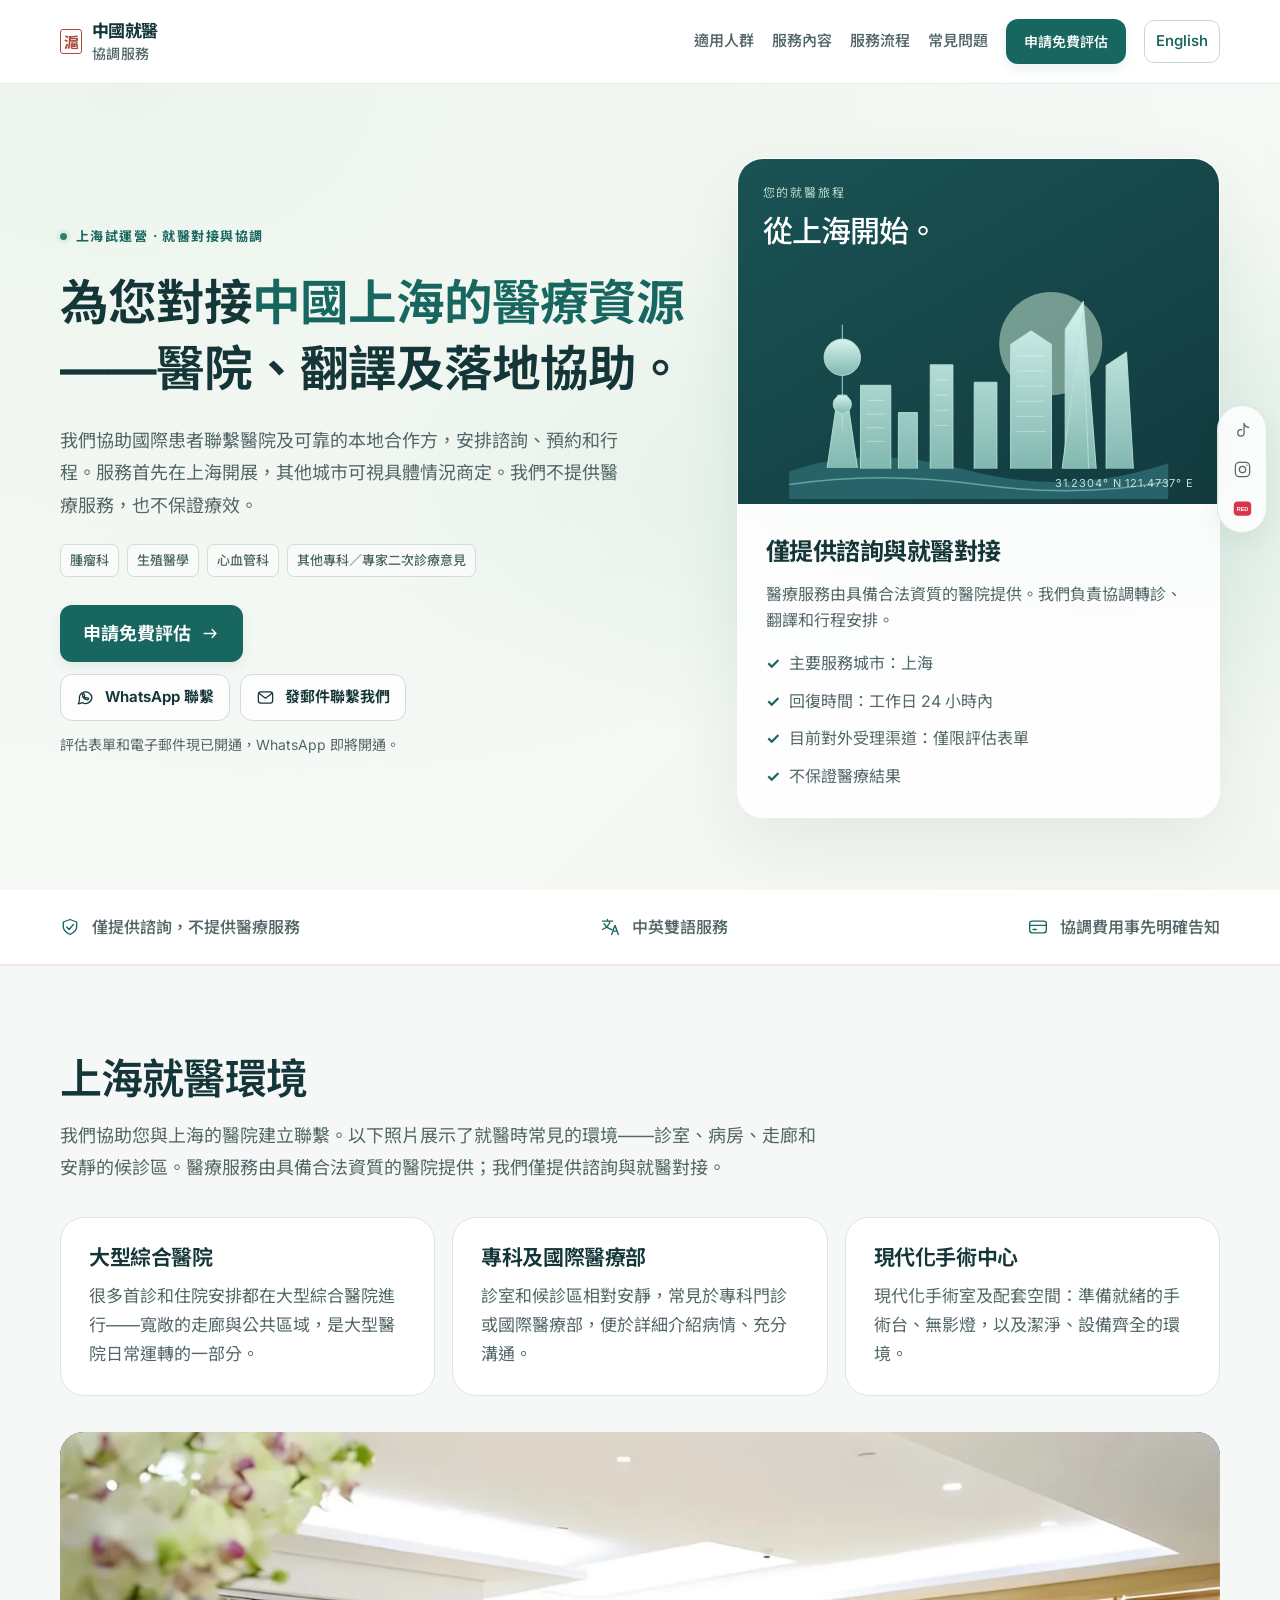
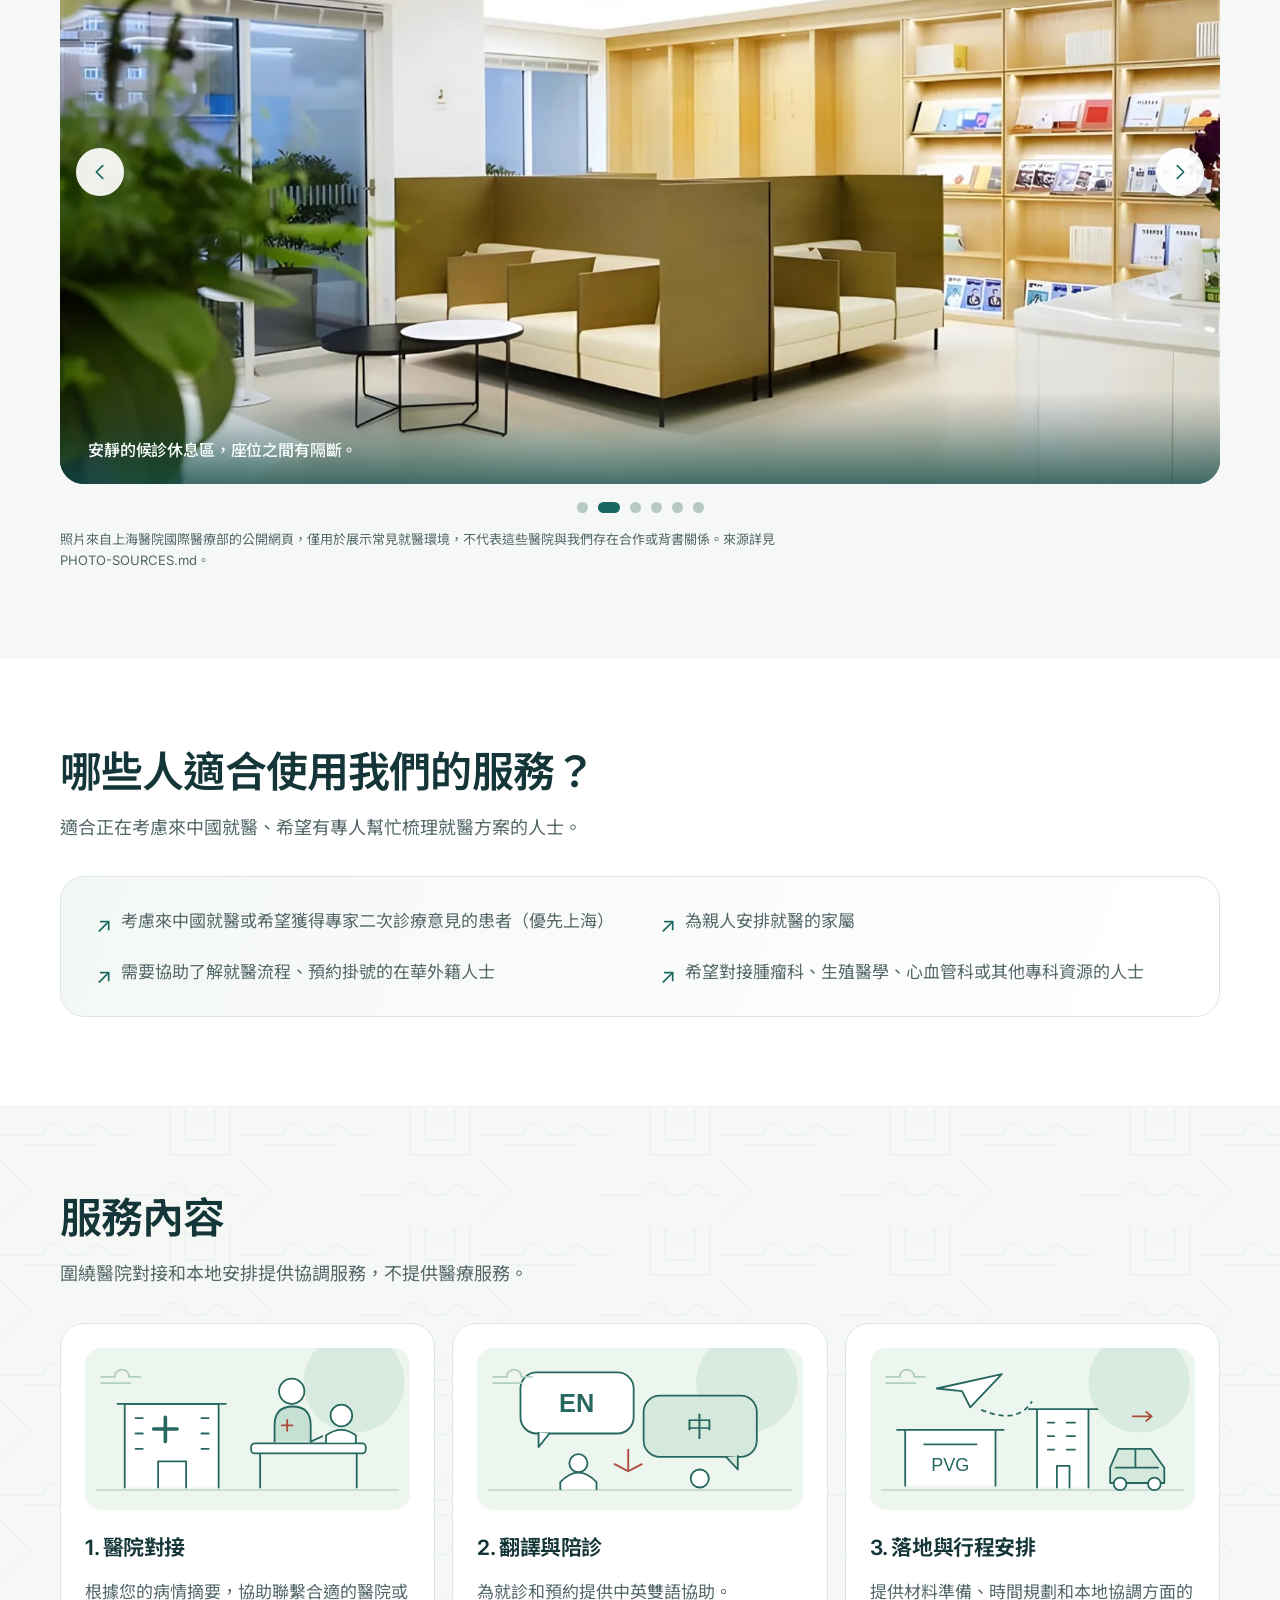
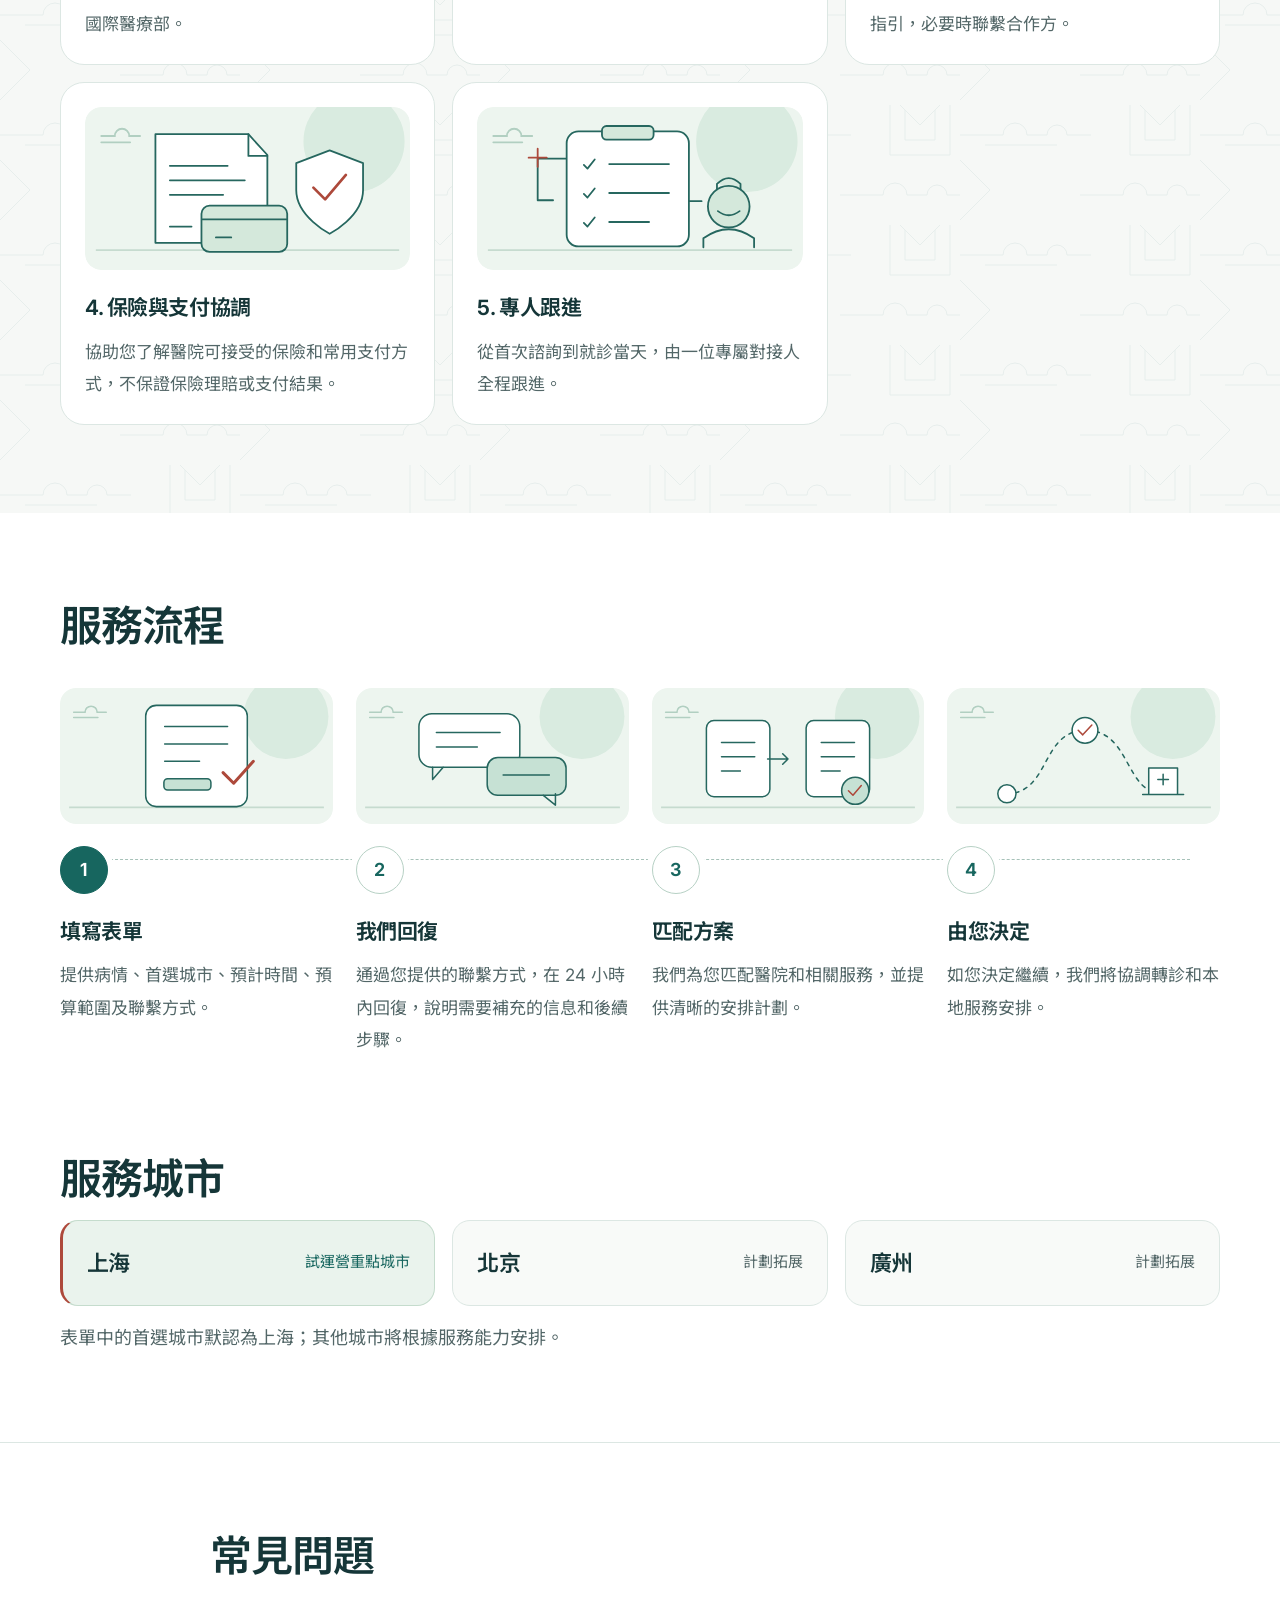
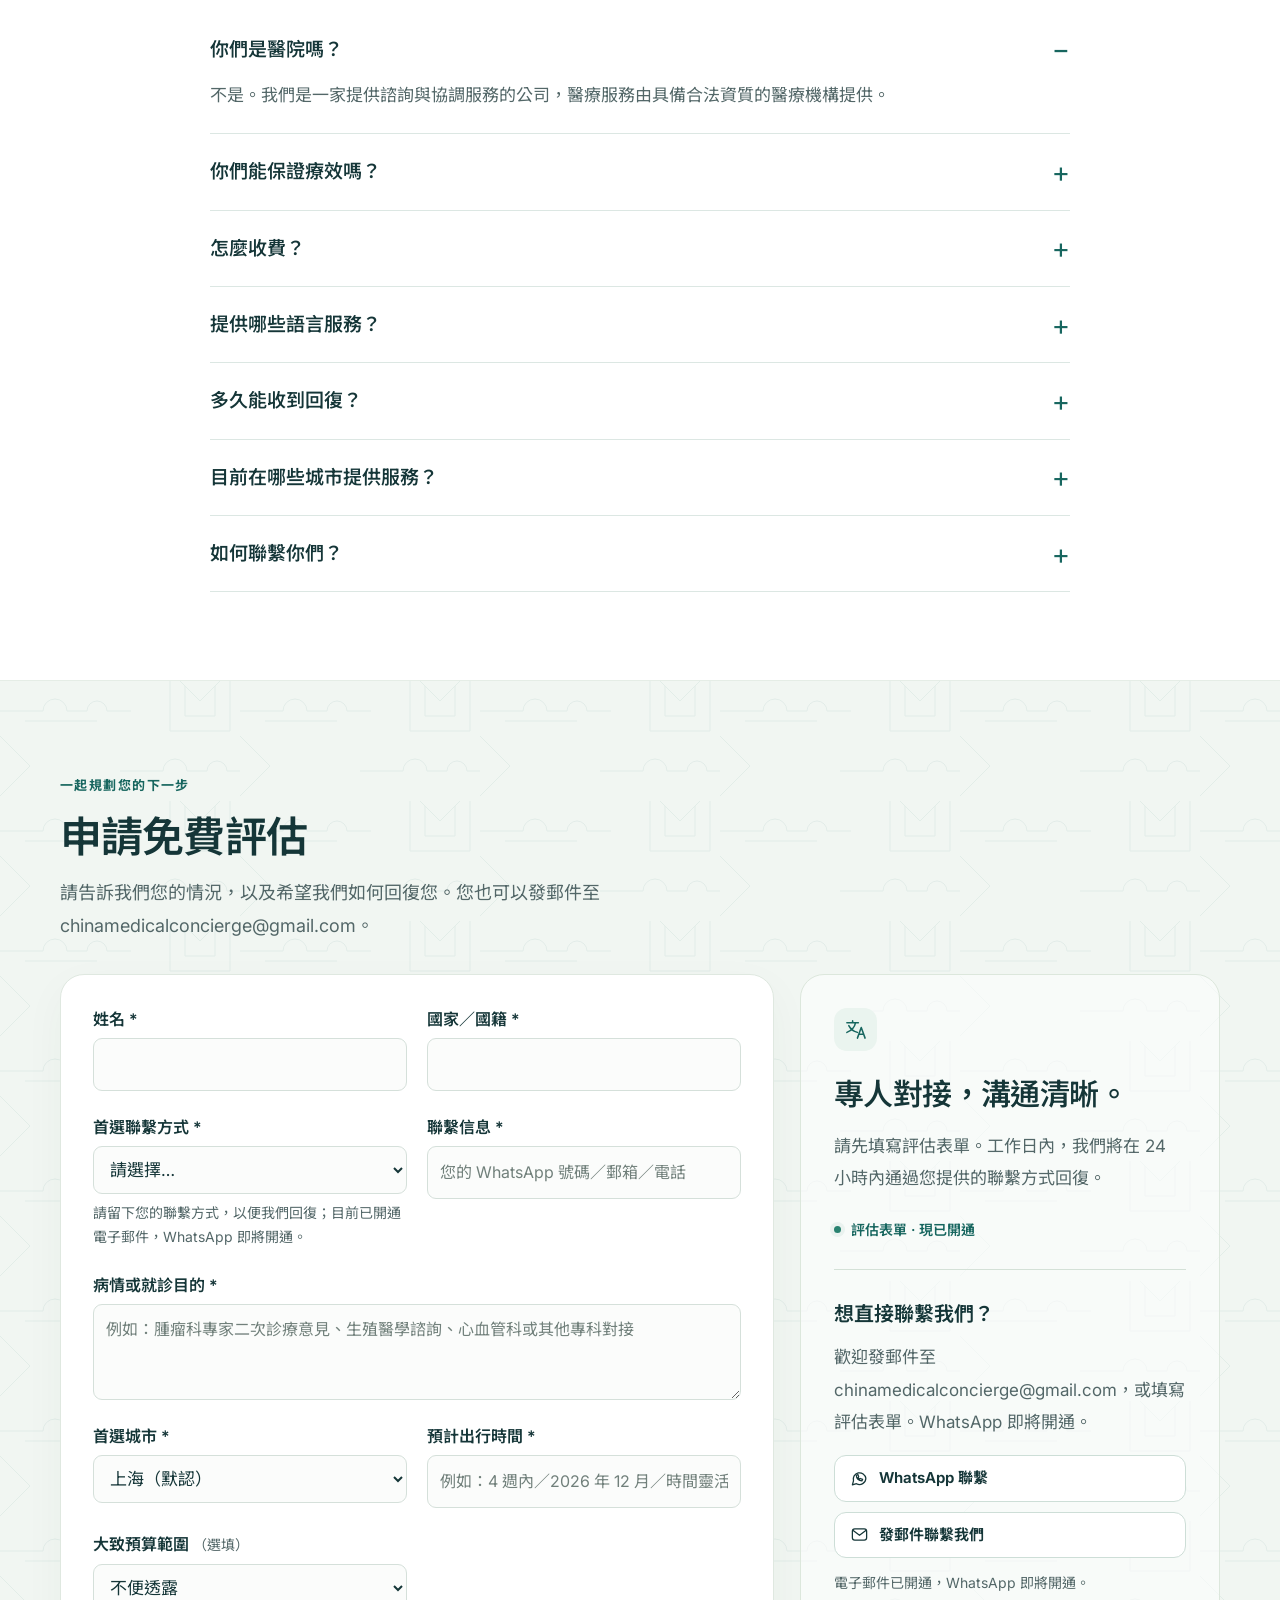
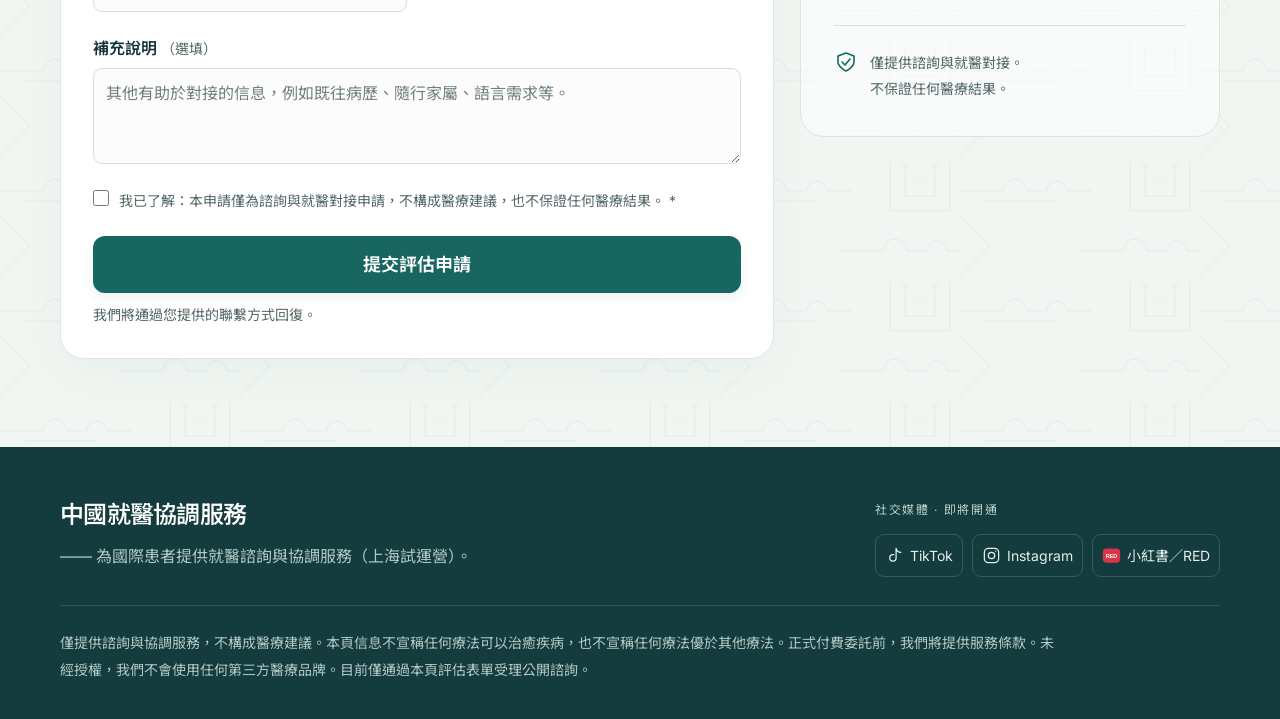
==== commit 6a56034a: "Draft v5.3: use Shanghai hospital international-department photographs Co-authored-by: yaml-whispere" ====
--- a/zh-hant.html
+++ b/zh-hant.html
@@ -64,7 +64,7 @@
     <section class="section" id="facilities">
       <div class="wrap">
         <h2>上海就醫環境</h2>
-        <p class="section-intro">我們協助您與上海的醫院建立聯繫。以下照片展示了就醫時常見的環境——診室、病房、手術室、影像檢查室和安靜的公共區域。醫療服務由具備合法資質的醫院提供；我們僅提供諮詢與就醫對接。</p>
+        <p class="section-intro">我們協助您與上海的醫院建立聯繫。以下照片展示了就醫時常見的環境——診室、病房、走廊和安靜的候診區。醫療服務由具備合法資質的醫院提供；我們僅提供諮詢與就醫對接。</p>
         <div class="facility-impressions">
           <article class="card">
             <h3>大型綜合醫院</h3>
@@ -84,38 +84,38 @@
             <ul class="carousel-track">
               <li class="carousel-slide" data-slide="0">
                 <figure>
-                  <img src="assets/photos/photo-01-hospital-corridor.webp" alt="一條狹長整潔的醫院走廊，牆邊設有扶手，一側是落地窗。" width="1600" height="900" loading="eager" decoding="async" />
-                  <figcaption>大型綜合醫院院區內安靜的病區走廊。</figcaption>
+                  <img src="assets/photos/photo-01-outpatient-corridor.webp" alt="整潔的門診走廊與護士站，可見接待台和一排診室門。" width="1600" height="900" loading="eager" decoding="async" />
+                  <figcaption>整潔的門診走廊與護士站。</figcaption>
                 </figure>
               </li>
               <li class="carousel-slide" data-slide="1">
                 <figure>
-                  <img src="assets/photos/photo-02-reception-lounge.webp" alt="安靜的候診休息區，擺放白色單人沙發與藍色靠墊，牆上掛有海景畫作。" width="1600" height="900" loading="lazy" decoding="async" />
-                  <figcaption>國際醫療部常見的安靜候診休息區。</figcaption>
+                  <img src="assets/photos/photo-02-waiting-lounge.webp" alt="安靜的候診休息區，座位之間有隔斷，一側是資料書架。" width="1600" height="900" loading="lazy" decoding="async" />
+                  <figcaption>安靜的候診休息區，座位之間有隔斷。</figcaption>
                 </figure>
               </li>
               <li class="carousel-slide" data-slide="2">
                 <figure>
-                  <img src="assets/photos/photo-03-doctor-consultation.webp" alt="穿白大褂的亞裔女醫生在問診中認真傾聽患者講述。" width="1600" height="900" loading="lazy" decoding="async" />
-                  <figcaption>醫生一對一問診，認真傾聽病情。</figcaption>
+                  <img src="assets/photos/photo-03-consultation-room.webp" alt="窗邊的診室，配有診桌、座椅和檢查床。" width="1600" height="900" loading="lazy" decoding="async" />
+                  <figcaption>窗邊的診室，配有診桌和檢查床。</figcaption>
                 </figure>
               </li>
               <li class="carousel-slide" data-slide="3">
                 <figure>
-                  <img src="assets/photos/photo-04-patient-ward.webp" alt="整潔、空置的住院病房，設有可調節病床、床頭櫃和床間隔簾。" width="1600" height="900" loading="lazy" decoding="async" />
-                  <figcaption>明亮的住院病房，床位之間設有隔簾。</figcaption>
+                  <img src="assets/photos/photo-04-ihc-entrance.webp" alt="上海醫院國際診療部入口，玻璃門旁有中英文標牌。" width="1600" height="900" loading="lazy" decoding="async" />
+                  <figcaption>國際診療部的入口。</figcaption>
                 </figure>
               </li>
               <li class="carousel-slide" data-slide="4">
                 <figure>
-                  <img src="assets/photos/photo-05-operating-theatre.webp" alt="整潔、準備就緒的手術室，設有手術台、無影燈和麻醉設備。" width="1600" height="900" loading="lazy" decoding="async" />
-                  <figcaption>準備就緒的手術室，配有無影燈和麻醉設備。</figcaption>
+                  <img src="assets/photos/photo-05-consulting-corridor.webp" alt="診室走廊，牆邊設有扶手、綠植和候診座椅。" width="1600" height="900" loading="lazy" decoding="async" />
+                  <figcaption>診室走廊，牆邊設有扶手和候診座椅。</figcaption>
                 </figure>
               </li>
               <li class="carousel-slide" data-slide="5">
                 <figure>
-                  <img src="assets/photos/photo-06-ct-imaging-room.webp" alt="明亮整潔的影像檢查室，內有現代化CT掃描儀和檢查床。" width="1600" height="900" loading="lazy" decoding="async" />
-                  <figcaption>現代化的CT影像檢查室。</figcaption>
+                  <img src="assets/photos/photo-06-inpatient-room.webp" alt="明亮的單人病房，配有病床和靠窗的休息區。" width="1600" height="900" loading="lazy" decoding="async" />
+                  <figcaption>明亮的單人病房，配有病床和休息區。</figcaption>
                 </figure>
               </li>
             </ul>
@@ -129,7 +129,7 @@
           <div class="carousel-dots" aria-label="選擇照片"></div>
           <p class="carousel-status visually-hidden" aria-live="polite" aria-atomic="true"></p>
         </div>
-        <p class="photo-credit">照片均為已獲授權的圖庫實拍照片（Pexels License），僅用於展示常見就醫環境，並非任何特定醫院。來源詳見 PHOTO-SOURCES.md。</p>
+        <p class="photo-credit">照片來自上海醫院國際醫療部的公開網頁，僅用於展示常見就醫環境，不代表這些醫院與我們存在合作或背書關係。來源詳見 PHOTO-SOURCES.md。</p>
       </div>
     </section>
 
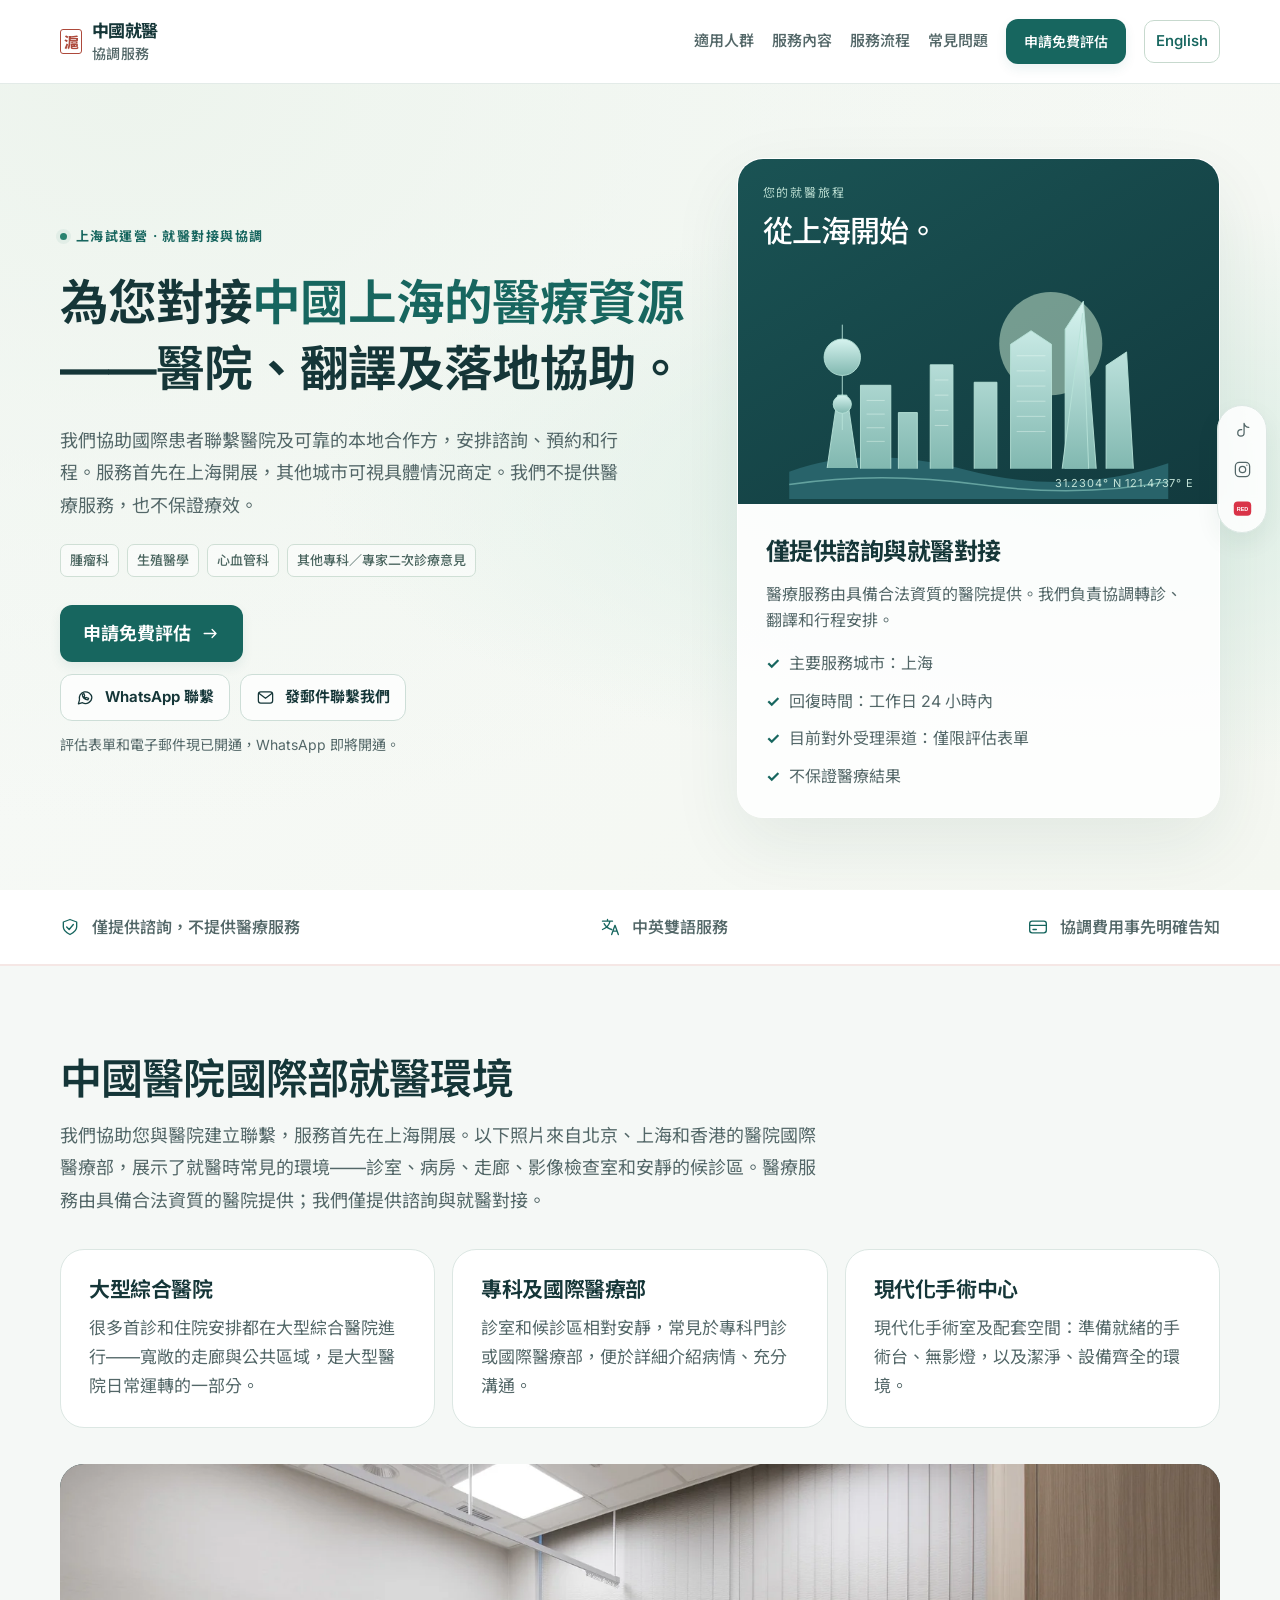
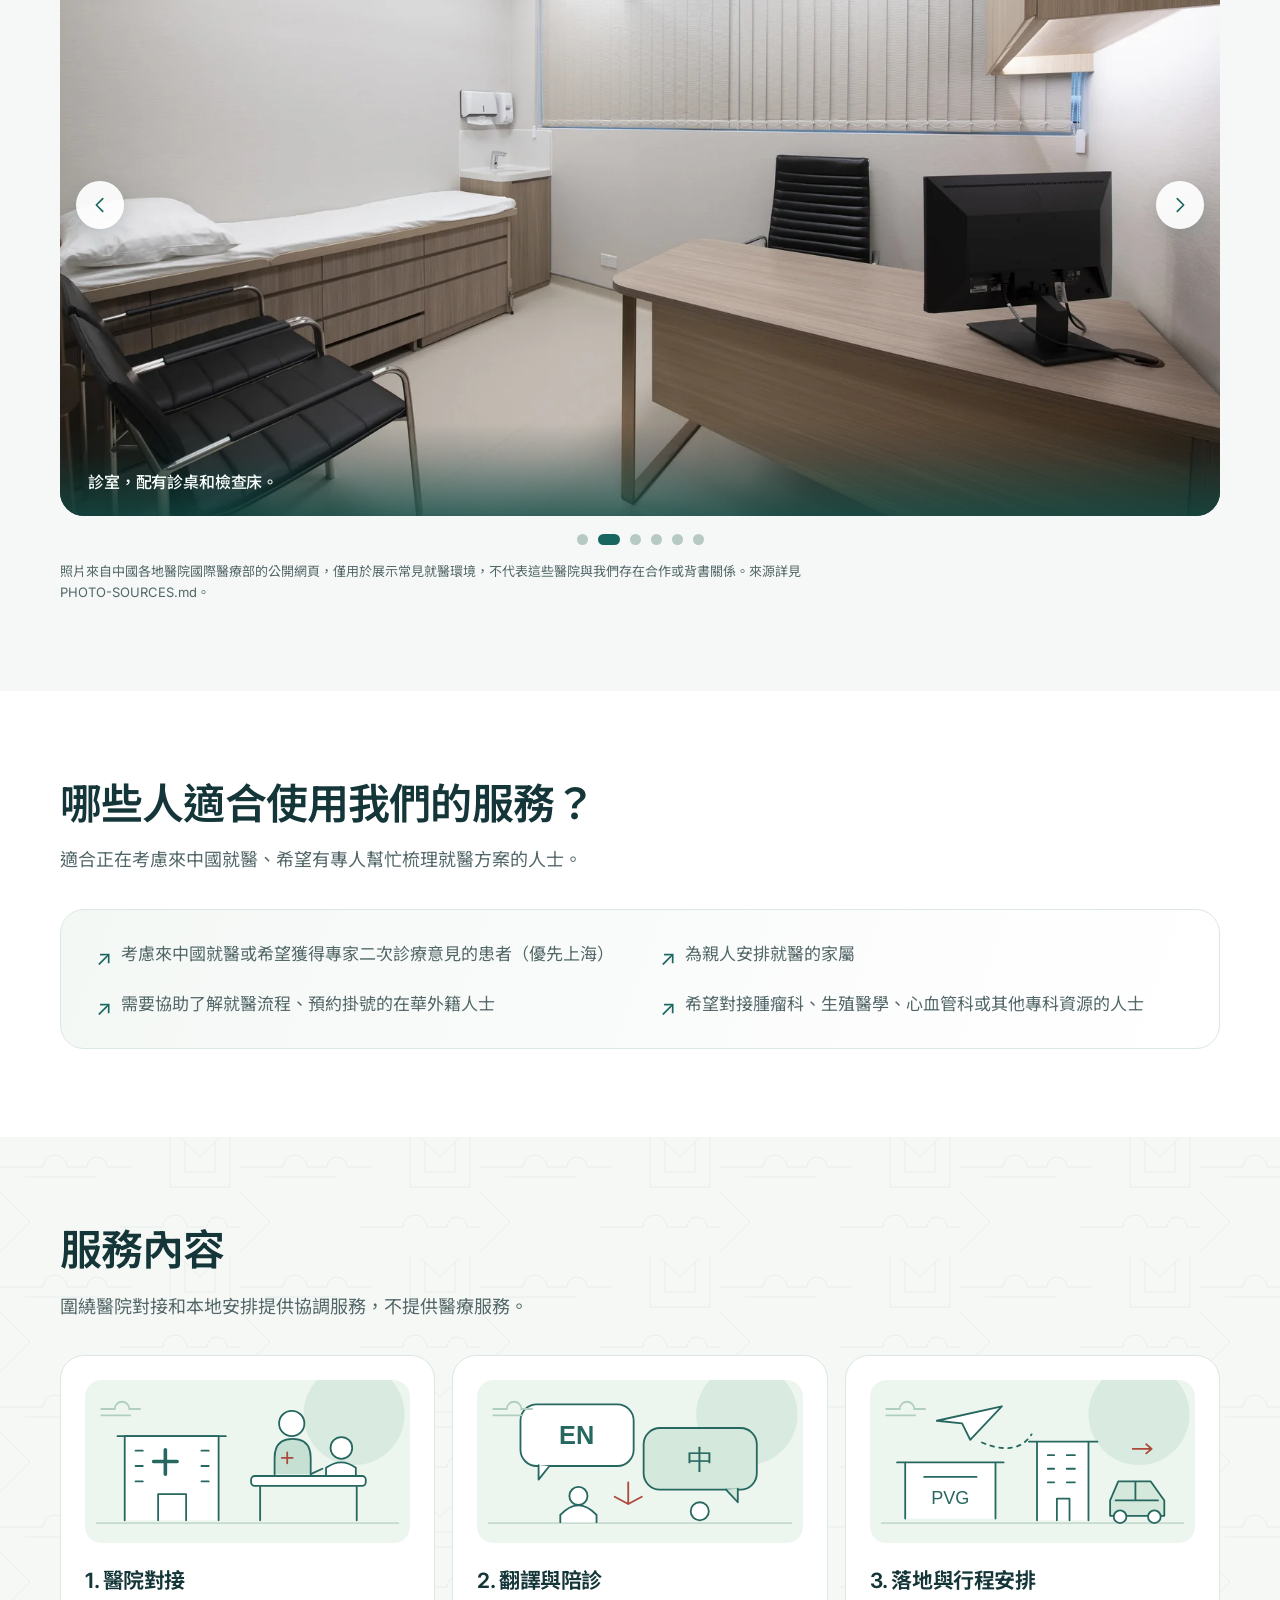
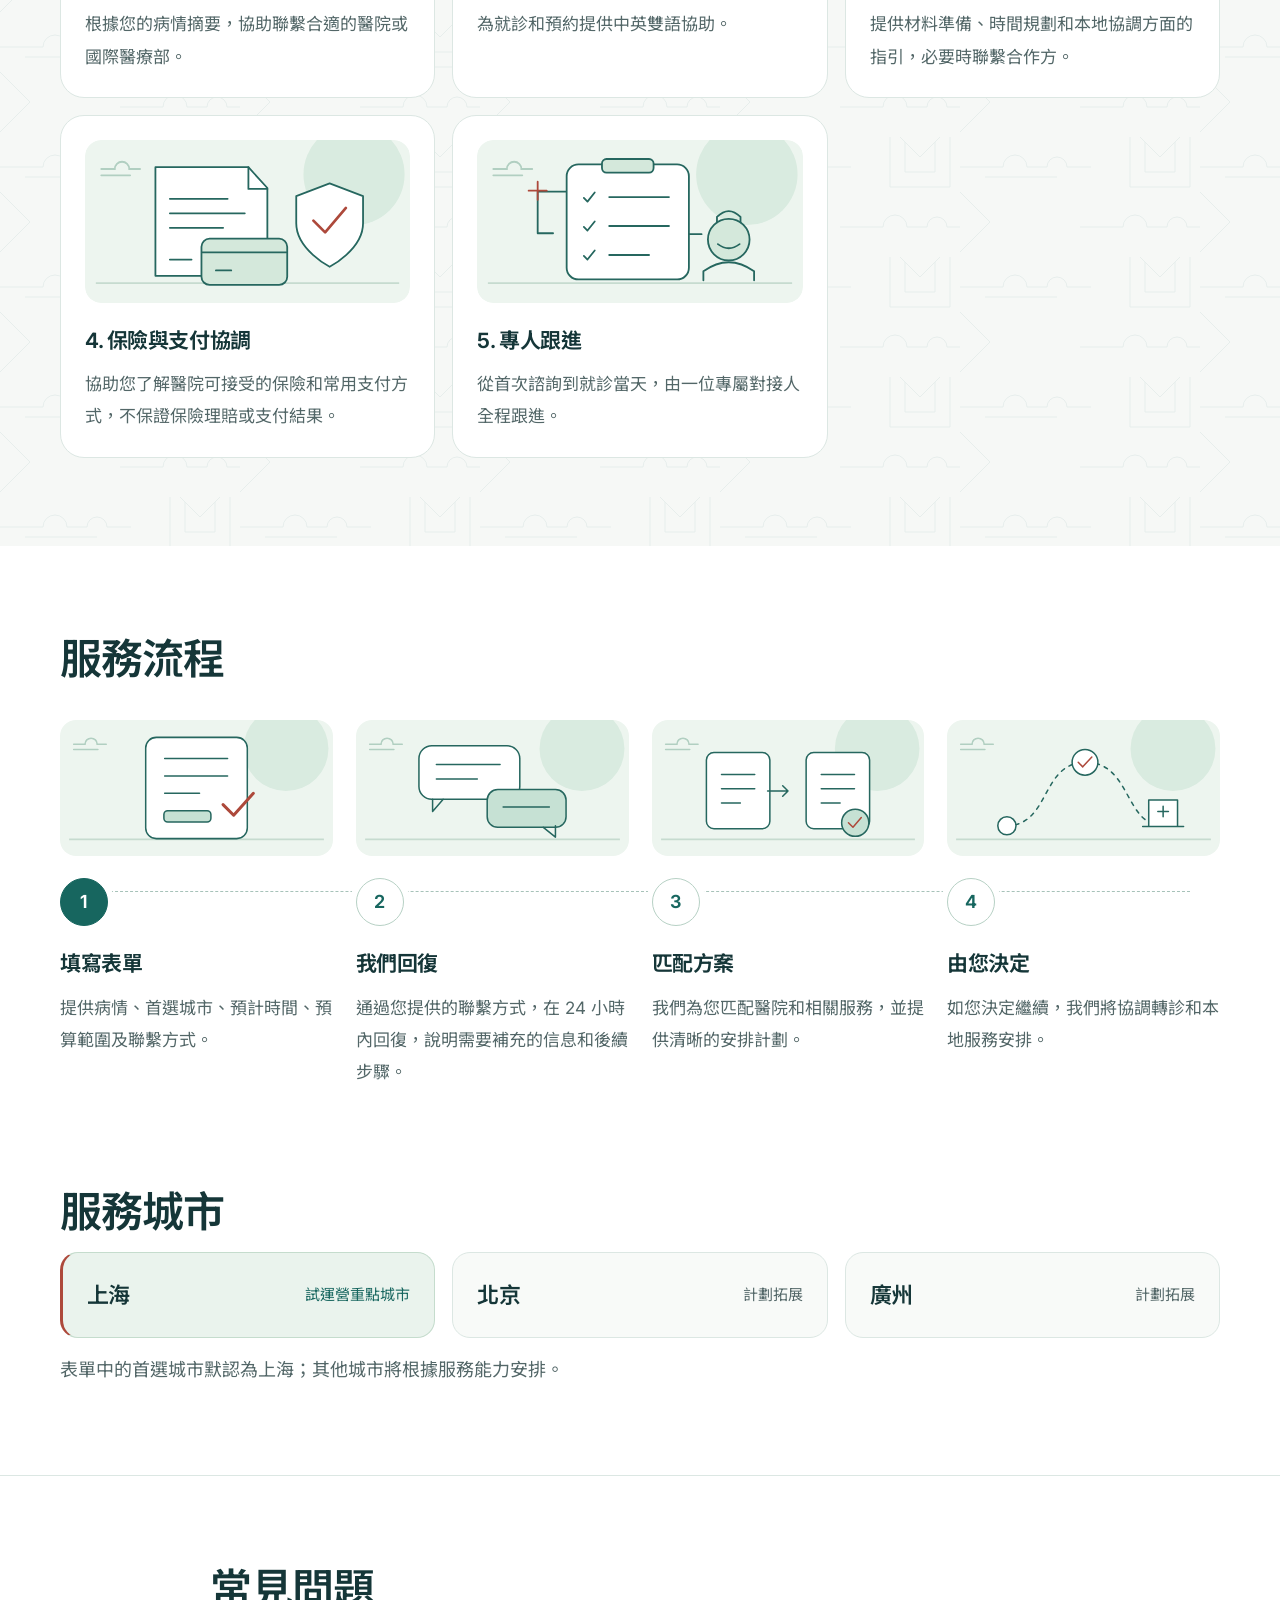
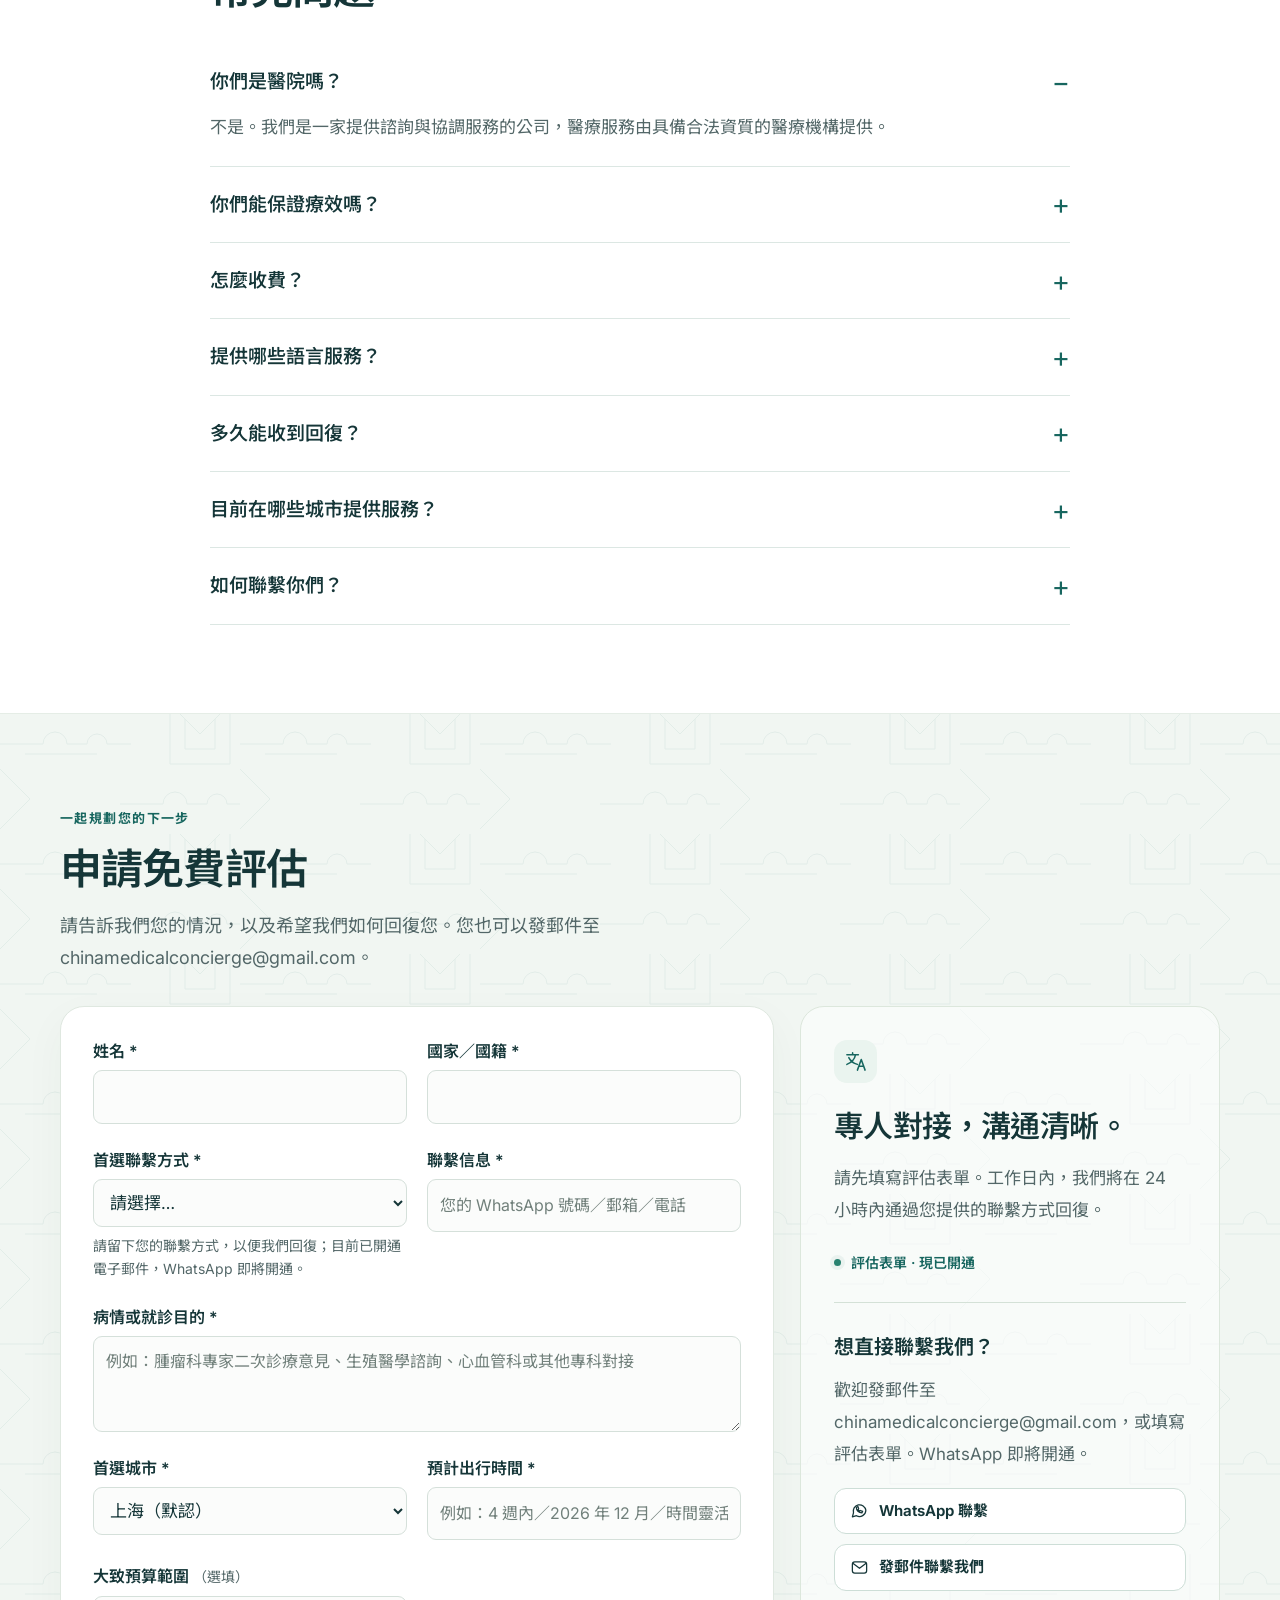
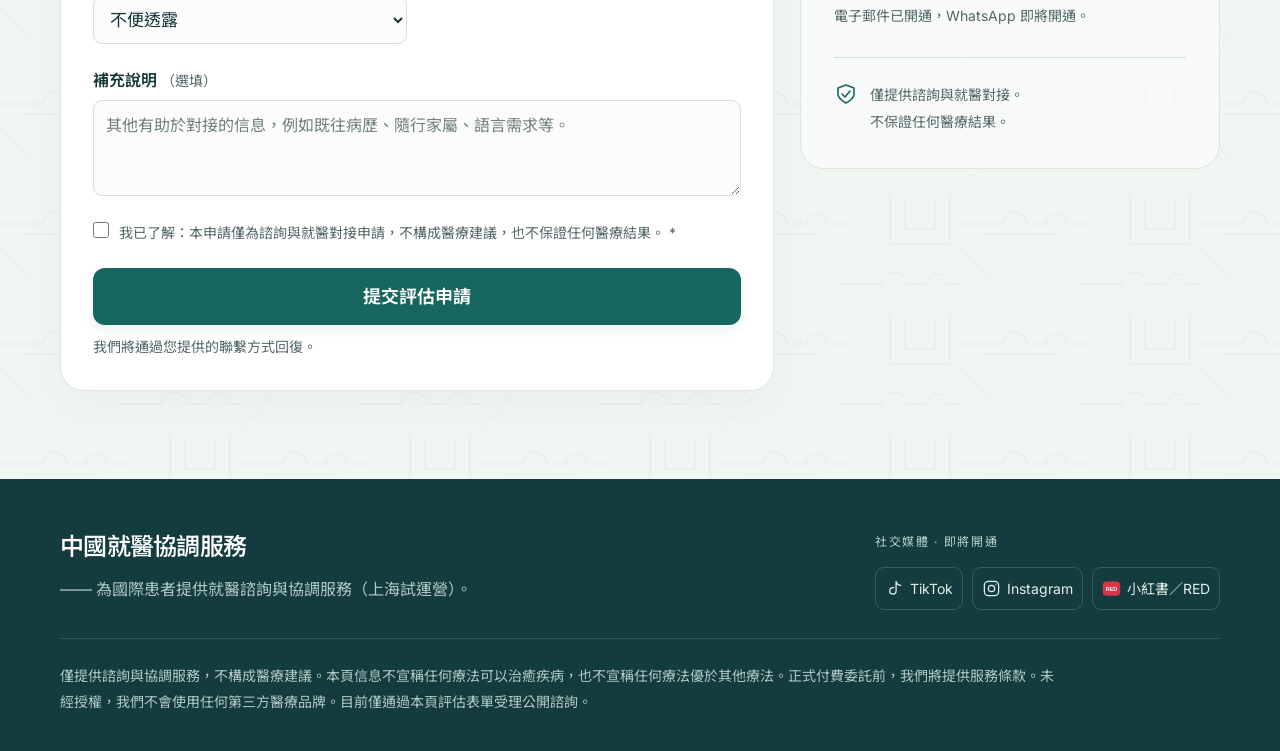
==== commit c4769e8d: "Draft v5.4: high-resolution international-department photographs (Beijing, Shanghai, Hong Kong) Co-a" ====
--- a/zh-hant.html
+++ b/zh-hant.html
@@ -63,8 +63,8 @@
     <div class="trust-strip"><div class="wrap trust-items"><span><svg viewbox="0 0 24 24" fill="none" stroke="currentColor" stroke-width="1.6" stroke-linecap="round" stroke-linejoin="round" aria-hidden="true"><path d="m12 3 8 3v6c0 5-8 9-8 9s-8-4-8-9V6l8-3Z" /><path d="m8 12 3 3 5-6" /></svg>僅提供諮詢，不提供醫療服務</span><span><svg viewbox="0 0 24 24" fill="none" stroke="currentColor" stroke-width="1.6" stroke-linecap="round" stroke-linejoin="round" aria-hidden="true"><path d="M3 5h12M9 3v2m-4 3c2 4 5 6 9 7M12 5c-1 5-4 8-9 10m11 6 4-11 4 11m-6-4h4" /></svg>中英雙語服務</span><span><svg viewbox="0 0 24 24" fill="none" stroke="currentColor" stroke-width="1.6" stroke-linecap="round" stroke-linejoin="round" aria-hidden="true"><rect x="2" y="5" width="20" height="14" rx="3" /><path d="M2 10h20M6 15h4" /></svg>協調費用事先明確告知</span></div></div>
     <section class="section" id="facilities">
       <div class="wrap">
-        <h2>上海就醫環境</h2>
-        <p class="section-intro">我們協助您與上海的醫院建立聯繫。以下照片展示了就醫時常見的環境——診室、病房、走廊和安靜的候診區。醫療服務由具備合法資質的醫院提供；我們僅提供諮詢與就醫對接。</p>
+        <h2>中國醫院國際部就醫環境</h2>
+        <p class="section-intro">我們協助您與醫院建立聯繫，服務首先在上海開展。以下照片來自北京、上海和香港的醫院國際醫療部，展示了就醫時常見的環境——診室、病房、走廊、影像檢查室和安靜的候診區。醫療服務由具備合法資質的醫院提供；我們僅提供諮詢與就醫對接。</p>
         <div class="facility-impressions">
           <article class="card">
             <h3>大型綜合醫院</h3>
@@ -84,38 +84,38 @@
             <ul class="carousel-track">
               <li class="carousel-slide" data-slide="0">
                 <figure>
-                  <img src="assets/photos/photo-01-outpatient-corridor.webp" alt="整潔的門診走廊與護士站，可見接待台和一排診室門。" width="1600" height="900" loading="eager" decoding="async" />
-                  <figcaption>整潔的門診走廊與護士站。</figcaption>
+                  <img src="assets/photos/photo-01-waiting-lounge.webp" alt="明亮安靜的候診區，設有沙發座椅和採光天窗，一側是診室門。" width="1600" height="900" loading="eager" decoding="async" />
+                  <figcaption>明亮安靜的候診區。</figcaption>
                 </figure>
               </li>
               <li class="carousel-slide" data-slide="1">
                 <figure>
-                  <img src="assets/photos/photo-02-waiting-lounge.webp" alt="安靜的候診休息區，座位之間有隔斷，一側是資料書架。" width="1600" height="900" loading="lazy" decoding="async" />
-                  <figcaption>安靜的候診休息區，座位之間有隔斷。</figcaption>
+                  <img src="assets/photos/photo-02-consultation-room.webp" alt="診室，配有診桌、座椅和檢查床。" width="1600" height="900" loading="lazy" decoding="async" />
+                  <figcaption>診室，配有診桌和檢查床。</figcaption>
                 </figure>
               </li>
               <li class="carousel-slide" data-slide="2">
                 <figure>
-                  <img src="assets/photos/photo-03-consultation-room.webp" alt="窗邊的診室，配有診桌、座椅和檢查床。" width="1600" height="900" loading="lazy" decoding="async" />
-                  <figcaption>窗邊的診室，配有診桌和檢查床。</figcaption>
+                  <img src="assets/photos/photo-03-consulting-corridor.webp" alt="診室走廊，牆邊設有扶手、綠植和候診座椅。" width="1600" height="900" loading="lazy" decoding="async" />
+                  <figcaption>診室走廊，牆邊設有扶手和候診座椅。</figcaption>
                 </figure>
               </li>
               <li class="carousel-slide" data-slide="3">
                 <figure>
-                  <img src="assets/photos/photo-04-ihc-entrance.webp" alt="上海醫院國際診療部入口，玻璃門旁有中英文標牌。" width="1600" height="900" loading="lazy" decoding="async" />
-                  <figcaption>國際診療部的入口。</figcaption>
+                  <img src="assets/photos/photo-04-ct-imaging.webp" alt="CT 檢查室，掃描設備和檢查床已準備就緒。" width="1600" height="900" loading="lazy" decoding="async" />
+                  <figcaption>CT 檢查室，設備已準備就緒。</figcaption>
                 </figure>
               </li>
               <li class="carousel-slide" data-slide="4">
                 <figure>
-                  <img src="assets/photos/photo-05-consulting-corridor.webp" alt="診室走廊，牆邊設有扶手、綠植和候診座椅。" width="1600" height="900" loading="lazy" decoding="async" />
-                  <figcaption>診室走廊，牆邊設有扶手和候診座椅。</figcaption>
+                  <img src="assets/photos/photo-05-inpatient-room.webp" alt="明亮的單人病房，配有病床和靠窗的休息區。" width="1600" height="900" loading="lazy" decoding="async" />
+                  <figcaption>明亮的單人病房，配有病床和休息區。</figcaption>
                 </figure>
               </li>
               <li class="carousel-slide" data-slide="5">
                 <figure>
-                  <img src="assets/photos/photo-06-inpatient-room.webp" alt="明亮的單人病房，配有病床和靠窗的休息區。" width="1600" height="900" loading="lazy" decoding="async" />
-                  <figcaption>明亮的單人病房，配有病床和休息區。</figcaption>
+                  <img src="assets/photos/photo-06-infusion-bay.webp" alt="輸液區，設有躺椅、輸液架和隔簾。" width="1600" height="900" loading="lazy" decoding="async" />
+                  <figcaption>輸液區，設有躺椅和隔簾。</figcaption>
                 </figure>
               </li>
             </ul>
@@ -129,7 +129,7 @@
           <div class="carousel-dots" aria-label="選擇照片"></div>
           <p class="carousel-status visually-hidden" aria-live="polite" aria-atomic="true"></p>
         </div>
-        <p class="photo-credit">照片來自上海醫院國際醫療部的公開網頁，僅用於展示常見就醫環境，不代表這些醫院與我們存在合作或背書關係。來源詳見 PHOTO-SOURCES.md。</p>
+        <p class="photo-credit">照片來自中國各地醫院國際醫療部的公開網頁，僅用於展示常見就醫環境，不代表這些醫院與我們存在合作或背書關係。來源詳見 PHOTO-SOURCES.md。</p>
       </div>
     </section>
 
